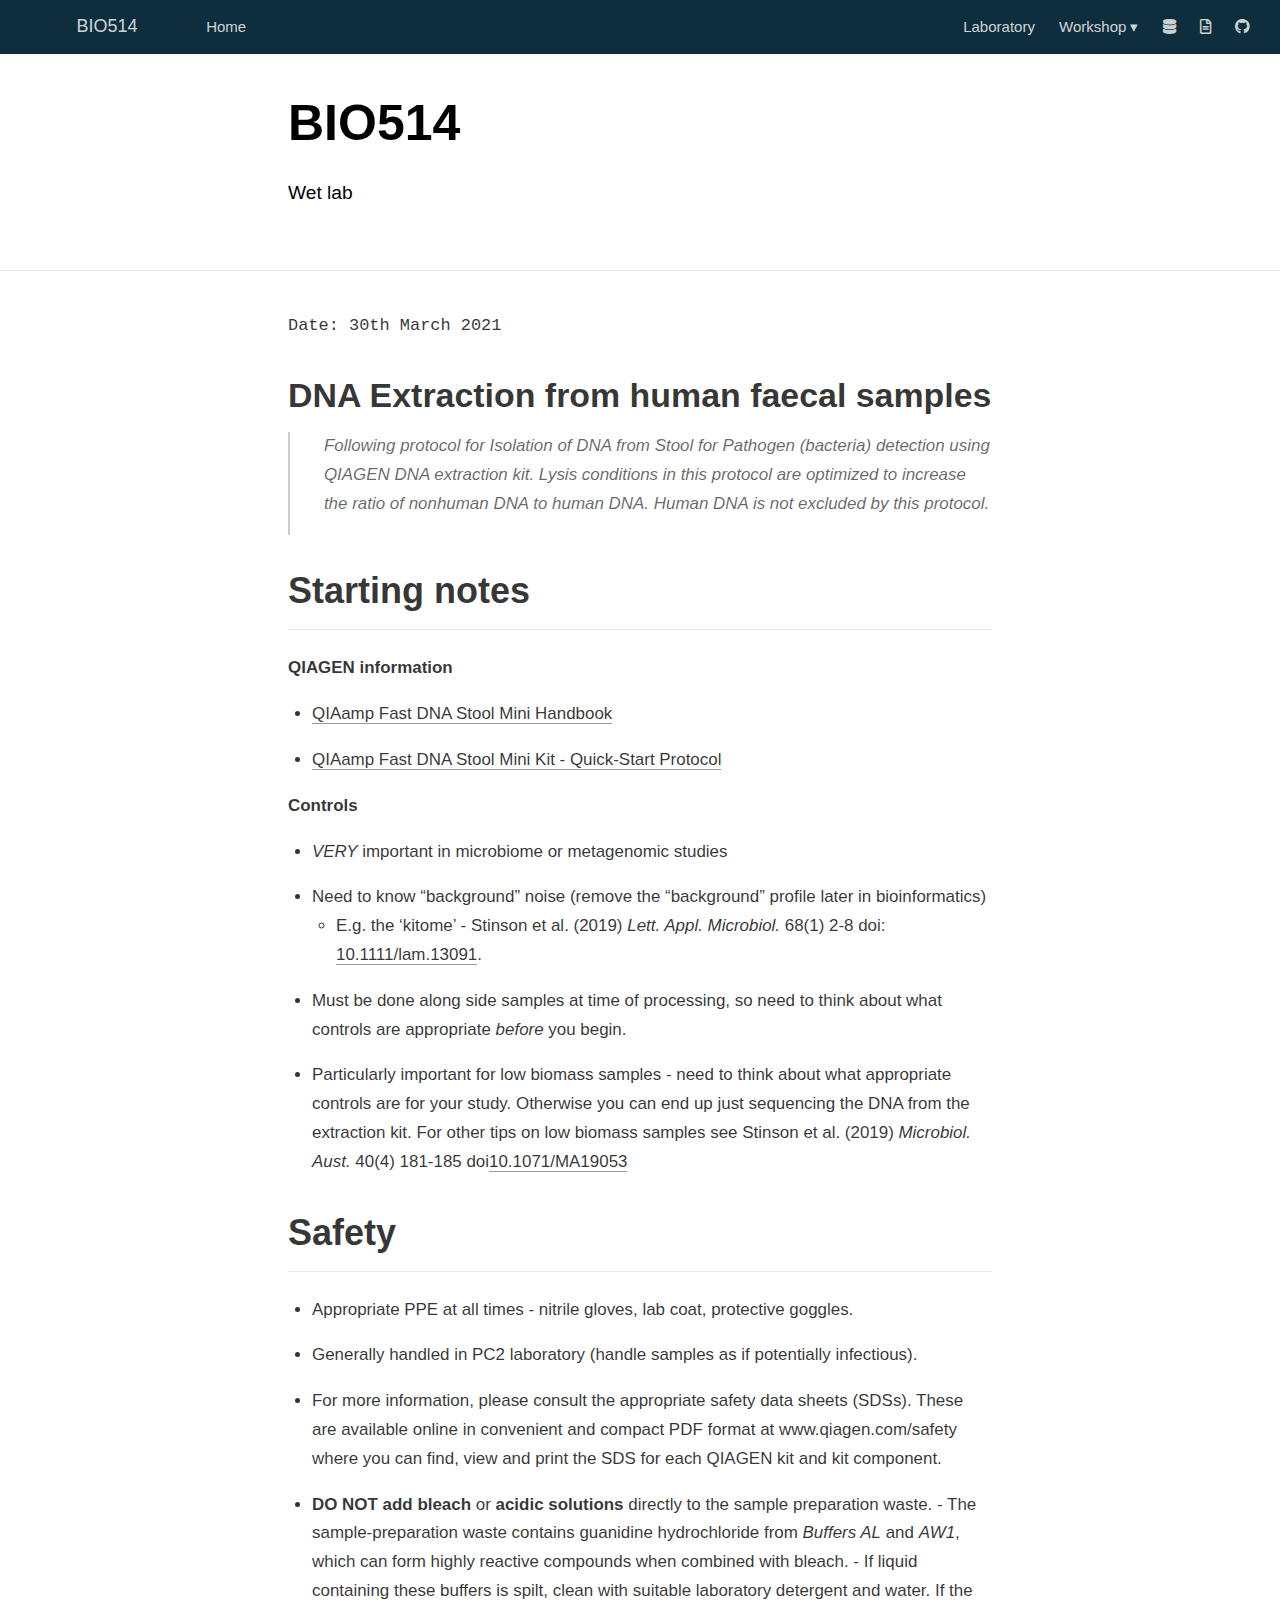
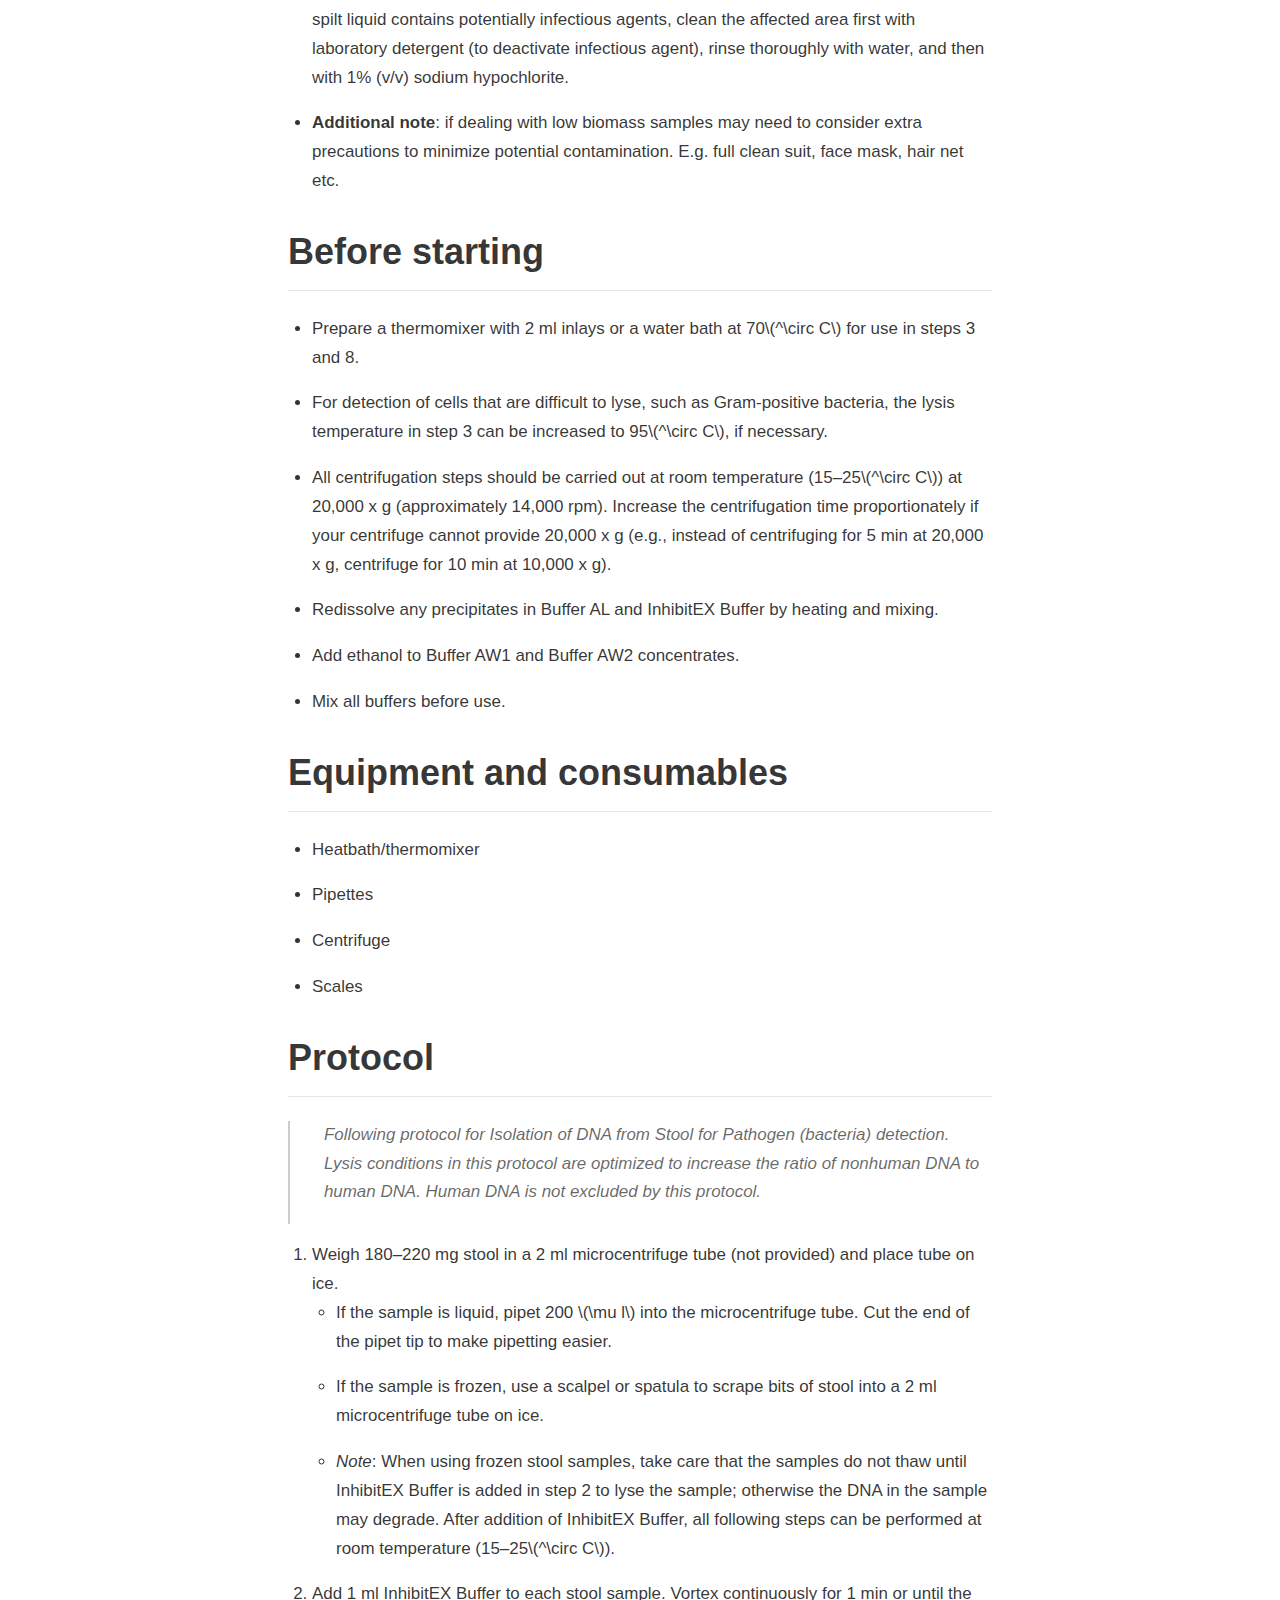
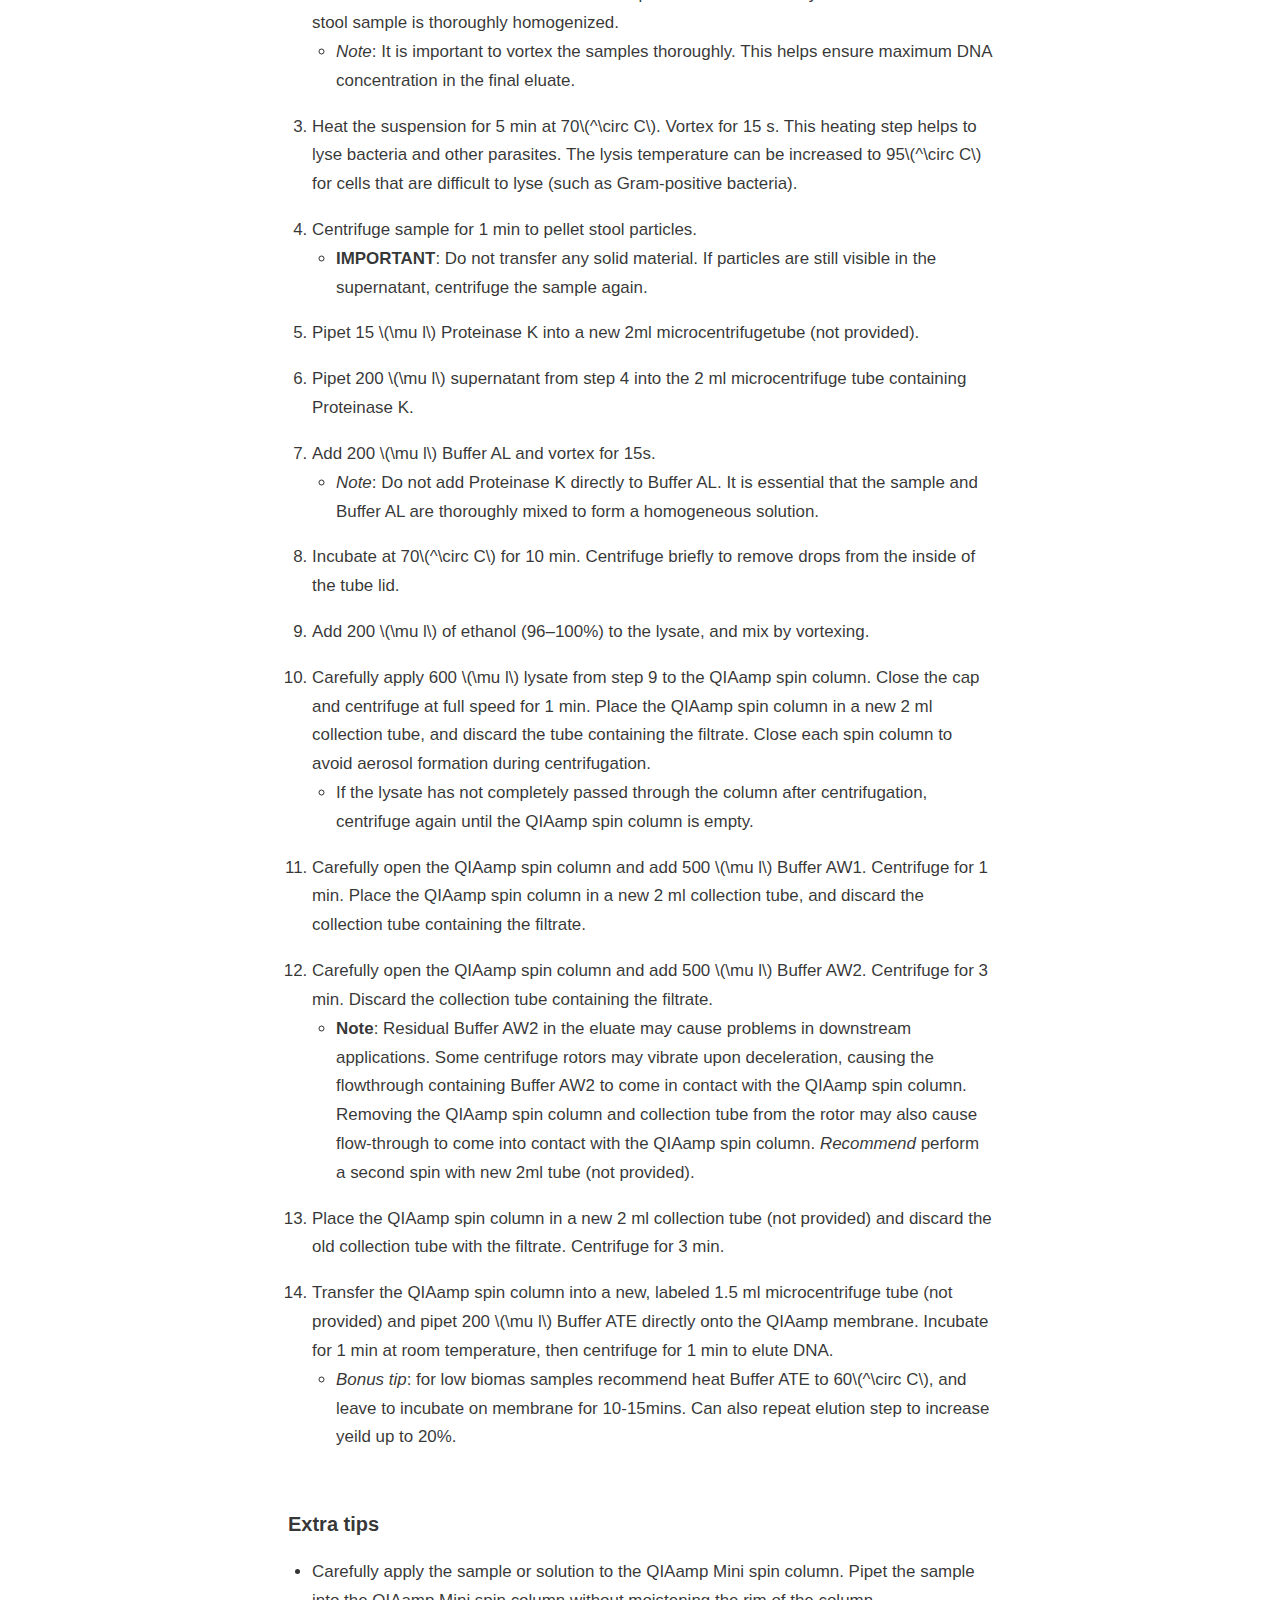
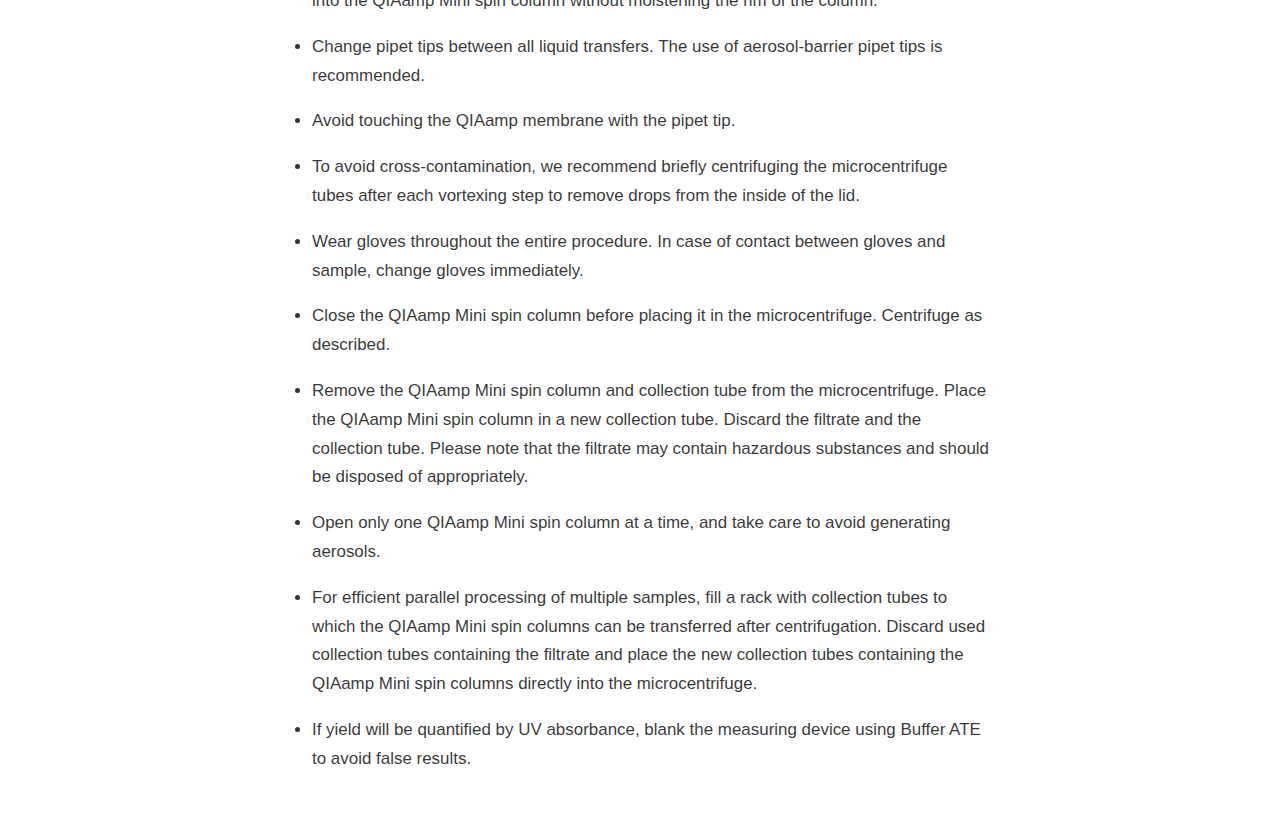
==== docs/01_DNAextraction.html @ b74070f4 "first build" ====
<!DOCTYPE html>

<html xmlns="http://www.w3.org/1999/xhtml" lang="" xml:lang="">

<head>
  <meta charset="utf-8"/>
  <meta name="viewport" content="width=device-width, initial-scale=1"/>
  <meta http-equiv="X-UA-Compatible" content="IE=Edge,chrome=1"/>
  <meta name="generator" content="distill" />

  <style type="text/css">
  /* Hide doc at startup (prevent jankiness while JS renders/transforms) */
  body {
    visibility: hidden;
  }
  </style>

 <!--radix_placeholder_import_source-->
 <!--/radix_placeholder_import_source-->

<style type="text/css">code{white-space: pre;}</style>
<style type="text/css" data-origin="pandoc">
pre > code.sourceCode { white-space: pre; position: relative; }
pre > code.sourceCode > span { display: inline-block; line-height: 1.25; }
pre > code.sourceCode > span:empty { height: 1.2em; }
code.sourceCode > span { color: inherit; text-decoration: inherit; }
div.sourceCode { margin: 1em 0; }
pre.sourceCode { margin: 0; }
@media screen {
div.sourceCode { overflow: auto; }
}
@media print {
pre > code.sourceCode { white-space: pre-wrap; }
pre > code.sourceCode > span { text-indent: -5em; padding-left: 5em; }
}
pre.numberSource code
  { counter-reset: source-line 0; }
pre.numberSource code > span
  { position: relative; left: -4em; counter-increment: source-line; }
pre.numberSource code > span > a:first-child::before
  { content: counter(source-line);
    position: relative; left: -1em; text-align: right; vertical-align: baseline;
    border: none; display: inline-block;
    -webkit-touch-callout: none; -webkit-user-select: none;
    -khtml-user-select: none; -moz-user-select: none;
    -ms-user-select: none; user-select: none;
    padding: 0 4px; width: 4em;
    color: #aaaaaa;
  }
pre.numberSource { margin-left: 3em; border-left: 1px solid #aaaaaa;  padding-left: 4px; }
div.sourceCode
  {   }
@media screen {
pre > code.sourceCode > span > a:first-child::before { text-decoration: underline; }
}
code span.al { color: #ad0000; } /* Alert */
code span.an { color: #5e5e5e; } /* Annotation */
code span.at { color: #20794d; } /* Attribute */
code span.bn { color: #ad0000; } /* BaseN */
code span.bu { } /* BuiltIn */
code span.cf { color: #007ba5; } /* ControlFlow */
code span.ch { color: #20794d; } /* Char */
code span.cn { color: #8f5902; } /* Constant */
code span.co { color: #5e5e5e; } /* Comment */
code span.cv { color: #5e5e5e; font-style: italic; } /* CommentVar */
code span.do { color: #5e5e5e; font-style: italic; } /* Documentation */
code span.dt { color: #ad0000; } /* DataType */
code span.dv { color: #ad0000; } /* DecVal */
code span.er { color: #ad0000; } /* Error */
code span.ex { } /* Extension */
code span.fl { color: #ad0000; } /* Float */
code span.fu { color: #4758ab; } /* Function */
code span.im { } /* Import */
code span.in { color: #5e5e5e; } /* Information */
code span.kw { color: #007ba5; } /* Keyword */
code span.op { color: #5e5e5e; } /* Operator */
code span.ot { color: #007ba5; } /* Other */
code span.pp { color: #ad0000; } /* Preprocessor */
code span.sc { color: #20794d; } /* SpecialChar */
code span.ss { color: #20794d; } /* SpecialString */
code span.st { color: #20794d; } /* String */
code span.va { color: #111111; } /* Variable */
code span.vs { color: #20794d; } /* VerbatimString */
code span.wa { color: #5e5e5e; font-style: italic; } /* Warning */
</style>

  <!--radix_placeholder_meta_tags-->
  <title>BIO514</title>

  <meta property="description" itemprop="description" content="Wet lab"/>



  <!--  https://developers.facebook.com/docs/sharing/webmasters#markup -->
  <meta property="og:title" content="BIO514"/>
  <meta property="og:type" content="article"/>
  <meta property="og:description" content="Wet lab"/>
  <meta property="og:locale" content="en_US"/>
  <meta property="og:site_name" content="BIO514"/>

  <!--  https://dev.twitter.com/cards/types/summary -->
  <meta property="twitter:card" content="summary"/>
  <meta property="twitter:title" content="BIO514"/>
  <meta property="twitter:description" content="Wet lab"/>

  <!--/radix_placeholder_meta_tags-->
  <!--radix_placeholder_rmarkdown_metadata-->

  <script type="text/json" id="radix-rmarkdown-metadata">
  {"type":"list","attributes":{"names":{"type":"character","attributes":{},"value":["title","description","site"]}},"value":[{"type":"character","attributes":{},"value":["BIO514"]},{"type":"character","attributes":{},"value":["Wet lab\n"]},{"type":"list","attributes":{"names":{"type":"character","attributes":{},"value":["distill::distill_article"]}},"value":[{"type":"list","attributes":{"names":{"type":"character","attributes":{},"value":["toc","toc_depth"]}},"value":[{"type":"logical","attributes":{},"value":[true]},{"type":"integer","attributes":{},"value":[2]}]}]}]}
  </script>
  <!--/radix_placeholder_rmarkdown_metadata-->
  <!--radix_placeholder_navigation_in_header-->
  <meta name="distill:offset" content=""/>

  <script type="application/javascript">

    window.headroom_prevent_pin = false;

    window.document.addEventListener("DOMContentLoaded", function (event) {

      // initialize headroom for banner
      var header = $('header').get(0);
      var headerHeight = header.offsetHeight;
      var headroom = new Headroom(header, {
        tolerance: 5,
        onPin : function() {
          if (window.headroom_prevent_pin) {
            window.headroom_prevent_pin = false;
            headroom.unpin();
          }
        }
      });
      headroom.init();
      if(window.location.hash)
        headroom.unpin();
      $(header).addClass('headroom--transition');

      // offset scroll location for banner on hash change
      // (see: https://github.com/WickyNilliams/headroom.js/issues/38)
      window.addEventListener("hashchange", function(event) {
        window.scrollTo(0, window.pageYOffset - (headerHeight + 25));
      });

      // responsive menu
      $('.distill-site-header').each(function(i, val) {
        var topnav = $(this);
        var toggle = topnav.find('.nav-toggle');
        toggle.on('click', function() {
          topnav.toggleClass('responsive');
        });
      });

      // nav dropdowns
      $('.nav-dropbtn').click(function(e) {
        $(this).next('.nav-dropdown-content').toggleClass('nav-dropdown-active');
        $(this).parent().siblings('.nav-dropdown')
           .children('.nav-dropdown-content').removeClass('nav-dropdown-active');
      });
      $("body").click(function(e){
        $('.nav-dropdown-content').removeClass('nav-dropdown-active');
      });
      $(".nav-dropdown").click(function(e){
        e.stopPropagation();
      });
    });
  </script>

  <style type="text/css">

  /* Theme (user-documented overrideables for nav appearance) */

  .distill-site-nav {
    color: rgba(255, 255, 255, 0.8);
    background-color: #0F2E3D;
    font-size: 15px;
    font-weight: 300;
  }

  .distill-site-nav a {
    color: inherit;
    text-decoration: none;
  }

  .distill-site-nav a:hover {
    color: white;
  }

  @media print {
    .distill-site-nav {
      display: none;
    }
  }

  .distill-site-header {

  }

  .distill-site-footer {

  }


  /* Site Header */

  .distill-site-header {
    width: 100%;
    box-sizing: border-box;
    z-index: 3;
  }

  .distill-site-header .nav-left {
    display: inline-block;
    margin-left: 8px;
  }

  @media screen and (max-width: 768px) {
    .distill-site-header .nav-left {
      margin-left: 0;
    }
  }


  .distill-site-header .nav-right {
    float: right;
    margin-right: 8px;
  }

  .distill-site-header a,
  .distill-site-header .title {
    display: inline-block;
    text-align: center;
    padding: 14px 10px 14px 10px;
  }

  .distill-site-header .title {
    font-size: 18px;
    min-width: 150px;
  }

  .distill-site-header .logo {
    padding: 0;
  }

  .distill-site-header .logo img {
    display: none;
    max-height: 20px;
    width: auto;
    margin-bottom: -4px;
  }

  .distill-site-header .nav-image img {
    max-height: 18px;
    width: auto;
    display: inline-block;
    margin-bottom: -3px;
  }



  @media screen and (min-width: 1000px) {
    .distill-site-header .logo img {
      display: inline-block;
    }
    .distill-site-header .nav-left {
      margin-left: 20px;
    }
    .distill-site-header .nav-right {
      margin-right: 20px;
    }
    .distill-site-header .title {
      padding-left: 12px;
    }
  }


  .distill-site-header .nav-toggle {
    display: none;
  }

  .nav-dropdown {
    display: inline-block;
    position: relative;
  }

  .nav-dropdown .nav-dropbtn {
    border: none;
    outline: none;
    color: rgba(255, 255, 255, 0.8);
    padding: 16px 10px;
    background-color: transparent;
    font-family: inherit;
    font-size: inherit;
    font-weight: inherit;
    margin: 0;
    margin-top: 1px;
    z-index: 2;
  }

  .nav-dropdown-content {
    display: none;
    position: absolute;
    background-color: white;
    min-width: 200px;
    border: 1px solid rgba(0,0,0,0.15);
    border-radius: 4px;
    box-shadow: 0px 8px 16px 0px rgba(0,0,0,0.1);
    z-index: 1;
    margin-top: 2px;
    white-space: nowrap;
    padding-top: 4px;
    padding-bottom: 4px;
  }

  .nav-dropdown-content hr {
    margin-top: 4px;
    margin-bottom: 4px;
    border: none;
    border-bottom: 1px solid rgba(0, 0, 0, 0.1);
  }

  .nav-dropdown-active {
    display: block;
  }

  .nav-dropdown-content a, .nav-dropdown-content .nav-dropdown-header {
    color: black;
    padding: 6px 24px;
    text-decoration: none;
    display: block;
    text-align: left;
  }

  .nav-dropdown-content .nav-dropdown-header {
    display: block;
    padding: 5px 24px;
    padding-bottom: 0;
    text-transform: uppercase;
    font-size: 14px;
    color: #999999;
    white-space: nowrap;
  }

  .nav-dropdown:hover .nav-dropbtn {
    color: white;
  }

  .nav-dropdown-content a:hover {
    background-color: #ddd;
    color: black;
  }

  .nav-right .nav-dropdown-content {
    margin-left: -45%;
    right: 0;
  }

  @media screen and (max-width: 768px) {
    .distill-site-header a, .distill-site-header .nav-dropdown  {display: none;}
    .distill-site-header a.nav-toggle {
      float: right;
      display: block;
    }
    .distill-site-header .title {
      margin-left: 0;
    }
    .distill-site-header .nav-right {
      margin-right: 0;
    }
    .distill-site-header {
      overflow: hidden;
    }
    .nav-right .nav-dropdown-content {
      margin-left: 0;
    }
  }


  @media screen and (max-width: 768px) {
    .distill-site-header.responsive {position: relative; min-height: 500px; }
    .distill-site-header.responsive a.nav-toggle {
      position: absolute;
      right: 0;
      top: 0;
    }
    .distill-site-header.responsive a,
    .distill-site-header.responsive .nav-dropdown {
      display: block;
      text-align: left;
    }
    .distill-site-header.responsive .nav-left,
    .distill-site-header.responsive .nav-right {
      width: 100%;
    }
    .distill-site-header.responsive .nav-dropdown {float: none;}
    .distill-site-header.responsive .nav-dropdown-content {position: relative;}
    .distill-site-header.responsive .nav-dropdown .nav-dropbtn {
      display: block;
      width: 100%;
      text-align: left;
    }
  }

  /* Site Footer */

  .distill-site-footer {
    width: 100%;
    overflow: hidden;
    box-sizing: border-box;
    z-index: 3;
    margin-top: 30px;
    padding-top: 30px;
    padding-bottom: 30px;
    text-align: center;
  }

  /* Headroom */

  d-title {
    padding-top: 6rem;
  }

  @media print {
    d-title {
      padding-top: 4rem;
    }
  }

  .headroom {
    z-index: 1000;
    position: fixed;
    top: 0;
    left: 0;
    right: 0;
  }

  .headroom--transition {
    transition: all .4s ease-in-out;
  }

  .headroom--unpinned {
    top: -100px;
  }

  .headroom--pinned {
    top: 0;
  }

  /* adjust viewport for navbar height */
  /* helps vertically center bootstrap (non-distill) content */
  .min-vh-100 {
    min-height: calc(100vh - 100px) !important;
  }

  </style>

  <script src="site_libs/jquery-1.11.3/jquery.min.js"></script>
  <link href="site_libs/font-awesome-5.1.0/css/all.css" rel="stylesheet"/>
  <link href="site_libs/font-awesome-5.1.0/css/v4-shims.css" rel="stylesheet"/>
  <script src="site_libs/headroom-0.9.4/headroom.min.js"></script>
  <script src="site_libs/autocomplete-0.37.1/autocomplete.min.js"></script>
  <script src="site_libs/fuse-6.4.1/fuse.min.js"></script>

  <script type="application/javascript">

  function getMeta(metaName) {
    var metas = document.getElementsByTagName('meta');
    for (let i = 0; i < metas.length; i++) {
      if (metas[i].getAttribute('name') === metaName) {
        return metas[i].getAttribute('content');
      }
    }
    return '';
  }

  function offsetURL(url) {
    var offset = getMeta('distill:offset');
    return offset ? offset + '/' + url : url;
  }

  function createFuseIndex() {

    // create fuse index
    var options = {
      keys: [
        { name: 'title', weight: 20 },
        { name: 'categories', weight: 15 },
        { name: 'description', weight: 10 },
        { name: 'contents', weight: 5 },
      ],
      ignoreLocation: true,
      threshold: 0
    };
    var fuse = new window.Fuse([], options);

    // fetch the main search.json
    return fetch(offsetURL('search.json'))
      .then(function(response) {
        if (response.status == 200) {
          return response.json().then(function(json) {
            // index main articles
            json.articles.forEach(function(article) {
              fuse.add(article);
            });
            // download collections and index their articles
            return Promise.all(json.collections.map(function(collection) {
              return fetch(offsetURL(collection)).then(function(response) {
                if (response.status === 200) {
                  return response.json().then(function(articles) {
                    articles.forEach(function(article) {
                      fuse.add(article);
                    });
                  })
                } else {
                  return Promise.reject(
                    new Error('Unexpected status from search index request: ' +
                              response.status)
                  );
                }
              });
            })).then(function() {
              return fuse;
            });
          });

        } else {
          return Promise.reject(
            new Error('Unexpected status from search index request: ' +
                        response.status)
          );
        }
      });
  }

  window.document.addEventListener("DOMContentLoaded", function (event) {

    // get search element (bail if we don't have one)
    var searchEl = window.document.getElementById('distill-search');
    if (!searchEl)
      return;

    createFuseIndex()
      .then(function(fuse) {

        // make search box visible
        searchEl.classList.remove('hidden');

        // initialize autocomplete
        var options = {
          autoselect: true,
          hint: false,
          minLength: 2,
        };
        window.autocomplete(searchEl, options, [{
          source: function(query, callback) {
            const searchOptions = {
              isCaseSensitive: false,
              shouldSort: true,
              minMatchCharLength: 2,
              limit: 10,
            };
            var results = fuse.search(query, searchOptions);
            callback(results
              .map(function(result) { return result.item; })
            );
          },
          templates: {
            suggestion: function(suggestion) {
              var img = suggestion.preview && Object.keys(suggestion.preview).length > 0
                ? `<img src="${offsetURL(suggestion.preview)}"</img>`
                : '';
              var html = `
                <div class="search-item">
                  <h3>${suggestion.title}</h3>
                  <div class="search-item-description">
                    ${suggestion.description || ''}
                  </div>
                  <div class="search-item-preview">
                    ${img}
                  </div>
                </div>
              `;
              return html;
            }
          }
        }]).on('autocomplete:selected', function(event, suggestion) {
          window.location.href = offsetURL(suggestion.path);
        });
        // remove inline display style on autocompleter (we want to
        // manage responsive display via css)
        $('.algolia-autocomplete').css("display", "");
      })
      .catch(function(error) {
        console.log(error);
      });

  });

  </script>

  <style type="text/css">

  .nav-search {
    font-size: x-small;
  }

  /* Algolioa Autocomplete */

  .algolia-autocomplete {
    display: inline-block;
    margin-left: 10px;
    vertical-align: sub;
    background-color: white;
    color: black;
    padding: 6px;
    padding-top: 8px;
    padding-bottom: 0;
    border-radius: 6px;
    border: 1px #0F2E3D solid;
    width: 180px;
  }


  @media screen and (max-width: 768px) {
    .distill-site-nav .algolia-autocomplete {
      display: none;
      visibility: hidden;
    }
    .distill-site-nav.responsive .algolia-autocomplete {
      display: inline-block;
      visibility: visible;
    }
    .distill-site-nav.responsive .algolia-autocomplete .aa-dropdown-menu {
      margin-left: 0;
      width: 400px;
      max-height: 400px;
    }
  }

  .algolia-autocomplete .aa-input, .algolia-autocomplete .aa-hint {
    width: 90%;
    outline: none;
    border: none;
  }

  .algolia-autocomplete .aa-hint {
    color: #999;
  }
  .algolia-autocomplete .aa-dropdown-menu {
    width: 550px;
    max-height: 70vh;
    overflow-x: visible;
    overflow-y: scroll;
    padding: 5px;
    margin-top: 3px;
    margin-left: -150px;
    background-color: #fff;
    border-radius: 5px;
    border: 1px solid #999;
    border-top: none;
  }

  .algolia-autocomplete .aa-dropdown-menu .aa-suggestion {
    cursor: pointer;
    padding: 5px 4px;
    border-bottom: 1px solid #eee;
  }

  .algolia-autocomplete .aa-dropdown-menu .aa-suggestion:last-of-type {
    border-bottom: none;
    margin-bottom: 2px;
  }

  .algolia-autocomplete .aa-dropdown-menu .aa-suggestion .search-item {
    overflow: hidden;
    font-size: 0.8em;
    line-height: 1.4em;
  }

  .algolia-autocomplete .aa-dropdown-menu .aa-suggestion .search-item h3 {
    font-size: 1rem;
    margin-block-start: 0;
    margin-block-end: 5px;
  }

  .algolia-autocomplete .aa-dropdown-menu .aa-suggestion .search-item-description {
    display: inline-block;
    overflow: hidden;
    height: 2.8em;
    width: 80%;
    margin-right: 4%;
  }

  .algolia-autocomplete .aa-dropdown-menu .aa-suggestion .search-item-preview {
    display: inline-block;
    width: 15%;
  }

  .algolia-autocomplete .aa-dropdown-menu .aa-suggestion .search-item-preview img {
    height: 3em;
    width: auto;
    display: none;
  }

  .algolia-autocomplete .aa-dropdown-menu .aa-suggestion .search-item-preview img[src] {
    display: initial;
  }

  .algolia-autocomplete .aa-dropdown-menu .aa-suggestion.aa-cursor {
    background-color: #eee;
  }
  .algolia-autocomplete .aa-dropdown-menu .aa-suggestion em {
    font-weight: bold;
    font-style: normal;
  }

  </style>


  <!--/radix_placeholder_navigation_in_header-->
  <!--radix_placeholder_distill-->

  <style type="text/css">

  body {
    background-color: white;
  }

  .pandoc-table {
    width: 100%;
  }

  .pandoc-table>caption {
    margin-bottom: 10px;
  }

  .pandoc-table th:not([align]) {
    text-align: left;
  }

  .pagedtable-footer {
    font-size: 15px;
  }

  d-byline .byline {
    grid-template-columns: 2fr 2fr;
  }

  d-byline .byline h3 {
    margin-block-start: 1.5em;
  }

  d-byline .byline .authors-affiliations h3 {
    margin-block-start: 0.5em;
  }

  .authors-affiliations .orcid-id {
    width: 16px;
    height:16px;
    margin-left: 4px;
    margin-right: 4px;
    vertical-align: middle;
    padding-bottom: 2px;
  }

  d-title .dt-tags {
    margin-top: 1em;
    grid-column: text;
  }

  .dt-tags .dt-tag {
    text-decoration: none;
    display: inline-block;
    color: rgba(0,0,0,0.6);
    padding: 0em 0.4em;
    margin-right: 0.5em;
    margin-bottom: 0.4em;
    font-size: 70%;
    border: 1px solid rgba(0,0,0,0.2);
    border-radius: 3px;
    text-transform: uppercase;
    font-weight: 500;
  }

  d-article table.gt_table td,
  d-article table.gt_table th {
    border-bottom: none;
  }

  .html-widget {
    margin-bottom: 2.0em;
  }

  .l-screen-inset {
    padding-right: 16px;
  }

  .l-screen .caption {
    margin-left: 10px;
  }

  .shaded {
    background: rgb(247, 247, 247);
    padding-top: 20px;
    padding-bottom: 20px;
    border-top: 1px solid rgba(0, 0, 0, 0.1);
    border-bottom: 1px solid rgba(0, 0, 0, 0.1);
  }

  .shaded .html-widget {
    margin-bottom: 0;
    border: 1px solid rgba(0, 0, 0, 0.1);
  }

  .shaded .shaded-content {
    background: white;
  }

  .text-output {
    margin-top: 0;
    line-height: 1.5em;
  }

  .hidden {
    display: none !important;
  }

  d-article {
    padding-top: 2.5rem;
    padding-bottom: 30px;
  }

  d-appendix {
    padding-top: 30px;
  }

  d-article>p>img {
    width: 100%;
  }

  d-article h2 {
    margin: 1rem 0 1.5rem 0;
  }

  d-article h3 {
    margin-top: 1.5rem;
  }

  d-article iframe {
    border: 1px solid rgba(0, 0, 0, 0.1);
    margin-bottom: 2.0em;
    width: 100%;
  }

  /* Tweak code blocks */

  d-article div.sourceCode code,
  d-article pre code {
    font-family: Consolas, Monaco, 'Andale Mono', 'Ubuntu Mono', monospace;
  }

  d-article pre,
  d-article div.sourceCode,
  d-article div.sourceCode pre {
    overflow: auto;
  }

  d-article div.sourceCode {
    background-color: white;
  }

  d-article div.sourceCode pre {
    padding-left: 10px;
    font-size: 12px;
    border-left: 2px solid rgba(0,0,0,0.1);
  }

  d-article pre {
    font-size: 12px;
    color: black;
    background: none;
    margin-top: 0;
    text-align: left;
    white-space: pre;
    word-spacing: normal;
    word-break: normal;
    word-wrap: normal;
    line-height: 1.5;

    -moz-tab-size: 4;
    -o-tab-size: 4;
    tab-size: 4;

    -webkit-hyphens: none;
    -moz-hyphens: none;
    -ms-hyphens: none;
    hyphens: none;
  }

  d-article pre a {
    border-bottom: none;
  }

  d-article pre a:hover {
    border-bottom: none;
    text-decoration: underline;
  }

  d-article details {
    grid-column: text;
    margin-bottom: 0.8em;
  }

  @media(min-width: 768px) {

  d-article pre,
  d-article div.sourceCode,
  d-article div.sourceCode pre {
    overflow: visible !important;
  }

  d-article div.sourceCode pre {
    padding-left: 18px;
    font-size: 14px;
  }

  d-article pre {
    font-size: 14px;
  }

  }

  figure img.external {
    background: white;
    border: 1px solid rgba(0, 0, 0, 0.1);
    box-shadow: 0 1px 8px rgba(0, 0, 0, 0.1);
    padding: 18px;
    box-sizing: border-box;
  }

  /* CSS for d-contents */

  .d-contents {
    grid-column: text;
    color: rgba(0,0,0,0.8);
    font-size: 0.9em;
    padding-bottom: 1em;
    margin-bottom: 1em;
    padding-bottom: 0.5em;
    margin-bottom: 1em;
    padding-left: 0.25em;
    justify-self: start;
  }

  @media(min-width: 1000px) {
    .d-contents.d-contents-float {
      height: 0;
      grid-column-start: 1;
      grid-column-end: 4;
      justify-self: center;
      padding-right: 3em;
      padding-left: 2em;
    }
  }

  .d-contents nav h3 {
    font-size: 18px;
    margin-top: 0;
    margin-bottom: 1em;
  }

  .d-contents li {
    list-style-type: none
  }

  .d-contents nav > ul {
    padding-left: 0;
  }

  .d-contents ul {
    padding-left: 1em
  }

  .d-contents nav ul li {
    margin-top: 0.6em;
    margin-bottom: 0.2em;
  }

  .d-contents nav a {
    font-size: 13px;
    border-bottom: none;
    text-decoration: none
    color: rgba(0, 0, 0, 0.8);
  }

  .d-contents nav a:hover {
    text-decoration: underline solid rgba(0, 0, 0, 0.6)
  }

  .d-contents nav > ul > li > a {
    font-weight: 600;
  }

  .d-contents nav > ul > li > ul {
    font-weight: inherit;
  }

  .d-contents nav > ul > li > ul > li {
    margin-top: 0.2em;
  }


  .d-contents nav ul {
    margin-top: 0;
    margin-bottom: 0.25em;
  }

  .d-article-with-toc h2:nth-child(2) {
    margin-top: 0;
  }


  /* Figure */

  .figure {
    position: relative;
    margin-bottom: 2.5em;
    margin-top: 1.5em;
  }

  .figure img {
    width: 100%;
  }

  .figure .caption {
    color: rgba(0, 0, 0, 0.6);
    font-size: 12px;
    line-height: 1.5em;
  }

  .figure img.external {
    background: white;
    border: 1px solid rgba(0, 0, 0, 0.1);
    box-shadow: 0 1px 8px rgba(0, 0, 0, 0.1);
    padding: 18px;
    box-sizing: border-box;
  }

  .figure .caption a {
    color: rgba(0, 0, 0, 0.6);
  }

  .figure .caption b,
  .figure .caption strong, {
    font-weight: 600;
    color: rgba(0, 0, 0, 1.0);
  }

  /* Citations */

  d-article .citation {
    color: inherit;
    cursor: inherit;
  }

  div.hanging-indent{
    margin-left: 1em; text-indent: -1em;
  }

  /* Citation hover box */

  .tippy-box[data-theme~=light-border] {
    background-color: rgba(250, 250, 250, 0.95);
  }

  .tippy-content > p {
    margin-bottom: 0;
    padding: 2px;
  }


  /* Tweak 1000px media break to show more text */

  @media(min-width: 1000px) {
    .base-grid,
    distill-header,
    d-title,
    d-abstract,
    d-article,
    d-appendix,
    distill-appendix,
    d-byline,
    d-footnote-list,
    d-citation-list,
    distill-footer {
      grid-template-columns: [screen-start] 1fr [page-start kicker-start] 80px [middle-start] 50px [text-start kicker-end] 65px 65px 65px 65px 65px 65px 65px 65px [text-end gutter-start] 65px [middle-end] 65px [page-end gutter-end] 1fr [screen-end];
      grid-column-gap: 16px;
    }

    .grid {
      grid-column-gap: 16px;
    }

    d-article {
      font-size: 1.06rem;
      line-height: 1.7em;
    }
    figure .caption, .figure .caption, figure figcaption {
      font-size: 13px;
    }
  }

  @media(min-width: 1180px) {
    .base-grid,
    distill-header,
    d-title,
    d-abstract,
    d-article,
    d-appendix,
    distill-appendix,
    d-byline,
    d-footnote-list,
    d-citation-list,
    distill-footer {
      grid-template-columns: [screen-start] 1fr [page-start kicker-start] 60px [middle-start] 60px [text-start kicker-end] 60px 60px 60px 60px 60px 60px 60px 60px [text-end gutter-start] 60px [middle-end] 60px [page-end gutter-end] 1fr [screen-end];
      grid-column-gap: 32px;
    }

    .grid {
      grid-column-gap: 32px;
    }
  }


  /* Get the citation styles for the appendix (not auto-injected on render since
     we do our own rendering of the citation appendix) */

  d-appendix .citation-appendix,
  .d-appendix .citation-appendix {
    font-size: 11px;
    line-height: 15px;
    border-left: 1px solid rgba(0, 0, 0, 0.1);
    padding-left: 18px;
    border: 1px solid rgba(0,0,0,0.1);
    background: rgba(0, 0, 0, 0.02);
    padding: 10px 18px;
    border-radius: 3px;
    color: rgba(150, 150, 150, 1);
    overflow: hidden;
    margin-top: -12px;
    white-space: pre-wrap;
    word-wrap: break-word;
  }

  /* Include appendix styles here so they can be overridden */

  d-appendix {
    contain: layout style;
    font-size: 0.8em;
    line-height: 1.7em;
    margin-top: 60px;
    margin-bottom: 0;
    border-top: 1px solid rgba(0, 0, 0, 0.1);
    color: rgba(0,0,0,0.5);
    padding-top: 60px;
    padding-bottom: 48px;
  }

  d-appendix h3 {
    grid-column: page-start / text-start;
    font-size: 15px;
    font-weight: 500;
    margin-top: 1em;
    margin-bottom: 0;
    color: rgba(0,0,0,0.65);
  }

  d-appendix h3 + * {
    margin-top: 1em;
  }

  d-appendix ol {
    padding: 0 0 0 15px;
  }

  @media (min-width: 768px) {
    d-appendix ol {
      padding: 0 0 0 30px;
      margin-left: -30px;
    }
  }

  d-appendix li {
    margin-bottom: 1em;
  }

  d-appendix a {
    color: rgba(0, 0, 0, 0.6);
  }

  d-appendix > * {
    grid-column: text;
  }

  d-appendix > d-footnote-list,
  d-appendix > d-citation-list,
  d-appendix > distill-appendix {
    grid-column: screen;
  }

  /* Include footnote styles here so they can be overridden */

  d-footnote-list {
    contain: layout style;
  }

  d-footnote-list > * {
    grid-column: text;
  }

  d-footnote-list a.footnote-backlink {
    color: rgba(0,0,0,0.3);
    padding-left: 0.5em;
  }



  /* Anchor.js */

  .anchorjs-link {
    /*transition: all .25s linear; */
    text-decoration: none;
    border-bottom: none;
  }
  *:hover > .anchorjs-link {
    margin-left: -1.125em !important;
    text-decoration: none;
    border-bottom: none;
  }

  /* Social footer */

  .social_footer {
    margin-top: 30px;
    margin-bottom: 0;
    color: rgba(0,0,0,0.67);
  }

  .disqus-comments {
    margin-right: 30px;
  }

  .disqus-comment-count {
    border-bottom: 1px solid rgba(0, 0, 0, 0.4);
    cursor: pointer;
  }

  #disqus_thread {
    margin-top: 30px;
  }

  .article-sharing a {
    border-bottom: none;
    margin-right: 8px;
  }

  .article-sharing a:hover {
    border-bottom: none;
  }

  .sidebar-section.subscribe {
    font-size: 12px;
    line-height: 1.6em;
  }

  .subscribe p {
    margin-bottom: 0.5em;
  }


  .article-footer .subscribe {
    font-size: 15px;
    margin-top: 45px;
  }


  .sidebar-section.custom {
    font-size: 12px;
    line-height: 1.6em;
  }

  .custom p {
    margin-bottom: 0.5em;
  }

  /* Styles for listing layout (hide title) */
  .layout-listing d-title, .layout-listing .d-title {
    display: none;
  }

  /* Styles for posts lists (not auto-injected) */


  .posts-with-sidebar {
    padding-left: 45px;
    padding-right: 45px;
  }

  .posts-list .description h2,
  .posts-list .description p {
    font-family: -apple-system, BlinkMacSystemFont, "Segoe UI", Roboto, Oxygen, Ubuntu, Cantarell, "Fira Sans", "Droid Sans", "Helvetica Neue", Arial, sans-serif;
  }

  .posts-list .description h2 {
    font-weight: 700;
    border-bottom: none;
    padding-bottom: 0;
  }

  .posts-list h2.post-tag {
    border-bottom: 1px solid rgba(0, 0, 0, 0.2);
    padding-bottom: 12px;
  }
  .posts-list {
    margin-top: 60px;
    margin-bottom: 24px;
  }

  .posts-list .post-preview {
    text-decoration: none;
    overflow: hidden;
    display: block;
    border-bottom: 1px solid rgba(0, 0, 0, 0.1);
    padding: 24px 0;
  }

  .post-preview-last {
    border-bottom: none !important;
  }

  .posts-list .posts-list-caption {
    grid-column: screen;
    font-weight: 400;
  }

  .posts-list .post-preview h2 {
    margin: 0 0 6px 0;
    line-height: 1.2em;
    font-style: normal;
    font-size: 24px;
  }

  .posts-list .post-preview p {
    margin: 0 0 12px 0;
    line-height: 1.4em;
    font-size: 16px;
  }

  .posts-list .post-preview .thumbnail {
    box-sizing: border-box;
    margin-bottom: 24px;
    position: relative;
    max-width: 500px;
  }
  .posts-list .post-preview img {
    width: 100%;
    display: block;
  }

  .posts-list .metadata {
    font-size: 12px;
    line-height: 1.4em;
    margin-bottom: 18px;
  }

  .posts-list .metadata > * {
    display: inline-block;
  }

  .posts-list .metadata .publishedDate {
    margin-right: 2em;
  }

  .posts-list .metadata .dt-authors {
    display: block;
    margin-top: 0.3em;
    margin-right: 2em;
  }

  .posts-list .dt-tags {
    display: block;
    line-height: 1em;
  }

  .posts-list .dt-tags .dt-tag {
    display: inline-block;
    color: rgba(0,0,0,0.6);
    padding: 0.3em 0.4em;
    margin-right: 0.2em;
    margin-bottom: 0.4em;
    font-size: 60%;
    border: 1px solid rgba(0,0,0,0.2);
    border-radius: 3px;
    text-transform: uppercase;
    font-weight: 500;
  }

  .posts-list img {
    opacity: 1;
  }

  .posts-list img[data-src] {
    opacity: 0;
  }

  .posts-more {
    clear: both;
  }


  .posts-sidebar {
    font-size: 16px;
  }

  .posts-sidebar h3 {
    font-size: 16px;
    margin-top: 0;
    margin-bottom: 0.5em;
    font-weight: 400;
    text-transform: uppercase;
  }

  .sidebar-section {
    margin-bottom: 30px;
  }

  .categories ul {
    list-style-type: none;
    margin: 0;
    padding: 0;
  }

  .categories li {
    color: rgba(0, 0, 0, 0.8);
    margin-bottom: 0;
  }

  .categories li>a {
    border-bottom: none;
  }

  .categories li>a:hover {
    border-bottom: 1px solid rgba(0, 0, 0, 0.4);
  }

  .categories .active {
    font-weight: 600;
  }

  .categories .category-count {
    color: rgba(0, 0, 0, 0.4);
  }


  @media(min-width: 768px) {
    .posts-list .post-preview h2 {
      font-size: 26px;
    }
    .posts-list .post-preview .thumbnail {
      float: right;
      width: 30%;
      margin-bottom: 0;
    }
    .posts-list .post-preview .description {
      float: left;
      width: 45%;
    }
    .posts-list .post-preview .metadata {
      float: left;
      width: 20%;
      margin-top: 8px;
    }
    .posts-list .post-preview p {
      margin: 0 0 12px 0;
      line-height: 1.5em;
      font-size: 16px;
    }
    .posts-with-sidebar .posts-list {
      float: left;
      width: 75%;
    }
    .posts-with-sidebar .posts-sidebar {
      float: right;
      width: 20%;
      margin-top: 60px;
      padding-top: 24px;
      padding-bottom: 24px;
    }
  }


  /* Improve display for browsers without grid (IE/Edge <= 15) */

  .downlevel {
    line-height: 1.6em;
    font-family: -apple-system, BlinkMacSystemFont, "Segoe UI", Roboto, Oxygen, Ubuntu, Cantarell, "Fira Sans", "Droid Sans", "Helvetica Neue", Arial, sans-serif;
    margin: 0;
  }

  .downlevel .d-title {
    padding-top: 6rem;
    padding-bottom: 1.5rem;
  }

  .downlevel .d-title h1 {
    font-size: 50px;
    font-weight: 700;
    line-height: 1.1em;
    margin: 0 0 0.5rem;
  }

  .downlevel .d-title p {
    font-weight: 300;
    font-size: 1.2rem;
    line-height: 1.55em;
    margin-top: 0;
  }

  .downlevel .d-byline {
    padding-top: 0.8em;
    padding-bottom: 0.8em;
    font-size: 0.8rem;
    line-height: 1.8em;
  }

  .downlevel .section-separator {
    border: none;
    border-top: 1px solid rgba(0, 0, 0, 0.1);
  }

  .downlevel .d-article {
    font-size: 1.06rem;
    line-height: 1.7em;
    padding-top: 1rem;
    padding-bottom: 2rem;
  }


  .downlevel .d-appendix {
    padding-left: 0;
    padding-right: 0;
    max-width: none;
    font-size: 0.8em;
    line-height: 1.7em;
    margin-bottom: 0;
    color: rgba(0,0,0,0.5);
    padding-top: 40px;
    padding-bottom: 48px;
  }

  .downlevel .footnotes ol {
    padding-left: 13px;
  }

  .downlevel .base-grid,
  .downlevel .distill-header,
  .downlevel .d-title,
  .downlevel .d-abstract,
  .downlevel .d-article,
  .downlevel .d-appendix,
  .downlevel .distill-appendix,
  .downlevel .d-byline,
  .downlevel .d-footnote-list,
  .downlevel .d-citation-list,
  .downlevel .distill-footer,
  .downlevel .appendix-bottom,
  .downlevel .posts-container {
    padding-left: 40px;
    padding-right: 40px;
  }

  @media(min-width: 768px) {
    .downlevel .base-grid,
    .downlevel .distill-header,
    .downlevel .d-title,
    .downlevel .d-abstract,
    .downlevel .d-article,
    .downlevel .d-appendix,
    .downlevel .distill-appendix,
    .downlevel .d-byline,
    .downlevel .d-footnote-list,
    .downlevel .d-citation-list,
    .downlevel .distill-footer,
    .downlevel .appendix-bottom,
    .downlevel .posts-container {
    padding-left: 150px;
    padding-right: 150px;
    max-width: 900px;
  }
  }

  .downlevel pre code {
    display: block;
    border-left: 2px solid rgba(0, 0, 0, .1);
    padding: 0 0 0 20px;
    font-size: 14px;
  }

  .downlevel code, .downlevel pre {
    color: black;
    background: none;
    font-family: Consolas, Monaco, 'Andale Mono', 'Ubuntu Mono', monospace;
    text-align: left;
    white-space: pre;
    word-spacing: normal;
    word-break: normal;
    word-wrap: normal;
    line-height: 1.5;

    -moz-tab-size: 4;
    -o-tab-size: 4;
    tab-size: 4;

    -webkit-hyphens: none;
    -moz-hyphens: none;
    -ms-hyphens: none;
    hyphens: none;
  }

  .downlevel .posts-list .post-preview {
    color: inherit;
  }



  </style>

  <script type="application/javascript">

  function is_downlevel_browser() {
    if (bowser.isUnsupportedBrowser({ msie: "12", msedge: "16"},
                                   window.navigator.userAgent)) {
      return true;
    } else {
      return window.load_distill_framework === undefined;
    }
  }

  // show body when load is complete
  function on_load_complete() {

    // add anchors
    if (window.anchors) {
      window.anchors.options.placement = 'left';
      window.anchors.add('d-article > h2, d-article > h3, d-article > h4, d-article > h5');
    }


    // set body to visible
    document.body.style.visibility = 'visible';

    // force redraw for leaflet widgets
    if (window.HTMLWidgets) {
      var maps = window.HTMLWidgets.findAll(".leaflet");
      $.each(maps, function(i, el) {
        var map = this.getMap();
        map.invalidateSize();
        map.eachLayer(function(layer) {
          if (layer instanceof L.TileLayer)
            layer.redraw();
        });
      });
    }

    // trigger 'shown' so htmlwidgets resize
    $('d-article').trigger('shown');
  }

  function init_distill() {

    init_common();

    // create front matter
    var front_matter = $('<d-front-matter></d-front-matter>');
    $('#distill-front-matter').wrap(front_matter);

    // create d-title
    $('.d-title').changeElementType('d-title');

    // create d-byline
    var byline = $('<d-byline></d-byline>');
    $('.d-byline').replaceWith(byline);

    // create d-article
    var article = $('<d-article></d-article>');
    $('.d-article').wrap(article).children().unwrap();

    // move posts container into article
    $('.posts-container').appendTo($('d-article'));

    // create d-appendix
    $('.d-appendix').changeElementType('d-appendix');

    // flag indicating that we have appendix items
    var appendix = $('.appendix-bottom').children('h3').length > 0;

    // replace footnotes with <d-footnote>
    $('.footnote-ref').each(function(i, val) {
      appendix = true;
      var href = $(this).attr('href');
      var id = href.replace('#', '');
      var fn = $('#' + id);
      var fn_p = $('#' + id + '>p');
      fn_p.find('.footnote-back').remove();
      var text = fn_p.html();
      var dtfn = $('<d-footnote></d-footnote>');
      dtfn.html(text);
      $(this).replaceWith(dtfn);
    });
    // remove footnotes
    $('.footnotes').remove();

    // move refs into #references-listing
    $('#references-listing').replaceWith($('#refs'));

    $('h1.appendix, h2.appendix').each(function(i, val) {
      $(this).changeElementType('h3');
    });
    $('h3.appendix').each(function(i, val) {
      var id = $(this).attr('id');
      $('.d-contents a[href="#' + id + '"]').parent().remove();
      appendix = true;
      $(this).nextUntil($('h1, h2, h3')).addBack().appendTo($('d-appendix'));
    });

    // show d-appendix if we have appendix content
    $("d-appendix").css('display', appendix ? 'grid' : 'none');

    // localize layout chunks to just output
    $('.layout-chunk').each(function(i, val) {

      // capture layout
      var layout = $(this).attr('data-layout');

      // apply layout to markdown level block elements
      var elements = $(this).children().not('details, div.sourceCode, pre, script');
      elements.each(function(i, el) {
        var layout_div = $('<div class="' + layout + '"></div>');
        if (layout_div.hasClass('shaded')) {
          var shaded_content = $('<div class="shaded-content"></div>');
          $(this).wrap(shaded_content);
          $(this).parent().wrap(layout_div);
        } else {
          $(this).wrap(layout_div);
        }
      });


      // unwrap the layout-chunk div
      $(this).children().unwrap();
    });

    // remove code block used to force  highlighting css
    $('.distill-force-highlighting-css').parent().remove();

    // remove empty line numbers inserted by pandoc when using a
    // custom syntax highlighting theme
    $('code.sourceCode a:empty').remove();

    // load distill framework
    load_distill_framework();

    // wait for window.distillRunlevel == 4 to do post processing
    function distill_post_process() {

      if (!window.distillRunlevel || window.distillRunlevel < 4)
        return;

      // hide author/affiliations entirely if we have no authors
      var front_matter = JSON.parse($("#distill-front-matter").html());
      var have_authors = front_matter.authors && front_matter.authors.length > 0;
      if (!have_authors)
        $('d-byline').addClass('hidden');

      // article with toc class
      $('.d-contents').parent().addClass('d-article-with-toc');

      // strip links that point to #
      $('.authors-affiliations').find('a[href="#"]').removeAttr('href');

      // add orcid ids
      $('.authors-affiliations').find('.author').each(function(i, el) {
        var orcid_id = front_matter.authors[i].orcidID;
        if (orcid_id) {
          var a = $('<a></a>');
          a.attr('href', 'https://orcid.org/' + orcid_id);
          var img = $('<img></img>');
          img.addClass('orcid-id');
          img.attr('alt', 'ORCID ID');
          img.attr('src','[data-uri]');
          a.append(img);
          $(this).append(a);
        }
      });

      // hide elements of author/affiliations grid that have no value
      function hide_byline_column(caption) {
        $('d-byline').find('h3:contains("' + caption + '")').parent().css('visibility', 'hidden');
      }

      // affiliations
      var have_affiliations = false;
      for (var i = 0; i<front_matter.authors.length; ++i) {
        var author = front_matter.authors[i];
        if (author.affiliation !== "&nbsp;") {
          have_affiliations = true;
          break;
        }
      }
      if (!have_affiliations)
        $('d-byline').find('h3:contains("Affiliations")').css('visibility', 'hidden');

      // published date
      if (!front_matter.publishedDate)
        hide_byline_column("Published");

      // document object identifier
      var doi = $('d-byline').find('h3:contains("DOI")');
      var doi_p = doi.next().empty();
      if (!front_matter.doi) {
        // if we have a citation and valid citationText then link to that
        if ($('#citation').length > 0 && front_matter.citationText) {
          doi.html('Citation');
          $('<a href="#citation"></a>')
            .text(front_matter.citationText)
            .appendTo(doi_p);
        } else {
          hide_byline_column("DOI");
        }
      } else {
        $('<a></a>')
           .attr('href', "https://doi.org/" + front_matter.doi)
           .html(front_matter.doi)
           .appendTo(doi_p);
      }

       // change plural form of authors/affiliations
      if (front_matter.authors.length === 1) {
        var grid = $('.authors-affiliations');
        grid.children('h3:contains("Authors")').text('Author');
        grid.children('h3:contains("Affiliations")').text('Affiliation');
      }

      // remove d-appendix and d-footnote-list local styles
      $('d-appendix > style:first-child').remove();
      $('d-footnote-list > style:first-child').remove();

      // move appendix-bottom entries to the bottom
      $('.appendix-bottom').appendTo('d-appendix').children().unwrap();
      $('.appendix-bottom').remove();

      // hoverable references
      $('span.citation[data-cites]').each(function() {
        var refHtml = $('#ref-' + $(this).attr('data-cites')).html();
        window.tippy(this, {
          allowHTML: true,
          content: refHtml,
          maxWidth: 500,
          interactive: true,
          interactiveBorder: 10,
          theme: 'light-border',
          placement: 'bottom-start'
        });
      });

      // clear polling timer
      clearInterval(tid);

      // show body now that everything is ready
      on_load_complete();
    }

    var tid = setInterval(distill_post_process, 50);
    distill_post_process();

  }

  function init_downlevel() {

    init_common();

     // insert hr after d-title
    $('.d-title').after($('<hr class="section-separator"/>'));

    // check if we have authors
    var front_matter = JSON.parse($("#distill-front-matter").html());
    var have_authors = front_matter.authors && front_matter.authors.length > 0;

    // manage byline/border
    if (!have_authors)
      $('.d-byline').remove();
    $('.d-byline').after($('<hr class="section-separator"/>'));
    $('.d-byline a').remove();

    // remove toc
    $('.d-contents').remove();

    // move appendix elements
    $('h1.appendix, h2.appendix').each(function(i, val) {
      $(this).changeElementType('h3');
    });
    $('h3.appendix').each(function(i, val) {
      $(this).nextUntil($('h1, h2, h3')).addBack().appendTo($('.d-appendix'));
    });


    // inject headers into references and footnotes
    var refs_header = $('<h3></h3>');
    refs_header.text('References');
    $('#refs').prepend(refs_header);

    var footnotes_header = $('<h3></h3');
    footnotes_header.text('Footnotes');
    $('.footnotes').children('hr').first().replaceWith(footnotes_header);

    // move appendix-bottom entries to the bottom
    $('.appendix-bottom').appendTo('.d-appendix').children().unwrap();
    $('.appendix-bottom').remove();

    // remove appendix if it's empty
    if ($('.d-appendix').children().length === 0)
      $('.d-appendix').remove();

    // prepend separator above appendix
    $('.d-appendix').before($('<hr class="section-separator" style="clear: both"/>'));

    // trim code
    $('pre>code').each(function(i, val) {
      $(this).html($.trim($(this).html()));
    });

    // move posts-container right before article
    $('.posts-container').insertBefore($('.d-article'));

    $('body').addClass('downlevel');

    on_load_complete();
  }


  function init_common() {

    // jquery plugin to change element types
    (function($) {
      $.fn.changeElementType = function(newType) {
        var attrs = {};

        $.each(this[0].attributes, function(idx, attr) {
          attrs[attr.nodeName] = attr.nodeValue;
        });

        this.replaceWith(function() {
          return $("<" + newType + "/>", attrs).append($(this).contents());
        });
      };
    })(jQuery);

    // prevent underline for linked images
    $('a > img').parent().css({'border-bottom' : 'none'});

    // mark non-body figures created by knitr chunks as 100% width
    $('.layout-chunk').each(function(i, val) {
      var figures = $(this).find('img, .html-widget');
      if ($(this).attr('data-layout') !== "l-body") {
        figures.css('width', '100%');
      } else {
        figures.css('max-width', '100%');
        figures.filter("[width]").each(function(i, val) {
          var fig = $(this);
          fig.css('width', fig.attr('width') + 'px');
        });

      }
    });

    // auto-append index.html to post-preview links in file: protocol
    // and in rstudio ide preview
    $('.post-preview').each(function(i, val) {
      if (window.location.protocol === "file:")
        $(this).attr('href', $(this).attr('href') + "index.html");
    });

    // get rid of index.html references in header
    if (window.location.protocol !== "file:") {
      $('.distill-site-header a[href]').each(function(i,val) {
        $(this).attr('href', $(this).attr('href').replace("index.html", "./"));
      });
    }

    // add class to pandoc style tables
    $('tr.header').parent('thead').parent('table').addClass('pandoc-table');
    $('.kable-table').children('table').addClass('pandoc-table');

    // add figcaption style to table captions
    $('caption').parent('table').addClass("figcaption");

    // initialize posts list
    if (window.init_posts_list)
      window.init_posts_list();

    // implmement disqus comment link
    $('.disqus-comment-count').click(function() {
      window.headroom_prevent_pin = true;
      $('#disqus_thread').toggleClass('hidden');
      if (!$('#disqus_thread').hasClass('hidden')) {
        var offset = $(this).offset();
        $(window).resize();
        $('html, body').animate({
          scrollTop: offset.top - 35
        });
      }
    });
  }

  document.addEventListener('DOMContentLoaded', function() {
    if (is_downlevel_browser())
      init_downlevel();
    else
      window.addEventListener('WebComponentsReady', init_distill);
  });

  </script>

  <!--/radix_placeholder_distill-->
  <script src="site_libs/header-attrs-2.7.2/header-attrs.js"></script>
  <script src="site_libs/popper-2.6.0/popper.min.js"></script>
  <link href="site_libs/tippy-6.2.7/tippy.css" rel="stylesheet" />
  <link href="site_libs/tippy-6.2.7/tippy-light-border.css" rel="stylesheet" />
  <script src="site_libs/tippy-6.2.7/tippy.umd.min.js"></script>
  <script src="site_libs/anchor-4.2.2/anchor.min.js"></script>
  <script src="site_libs/bowser-1.9.3/bowser.min.js"></script>
  <script src="site_libs/webcomponents-2.0.0/webcomponents.js"></script>
  <script src="site_libs/distill-2.2.21/template.v2.js"></script>
  <!--radix_placeholder_site_in_header-->
  <!--/radix_placeholder_site_in_header-->


</head>

<body>

<!--radix_placeholder_front_matter-->

<script id="distill-front-matter" type="text/json">
{"title":"BIO514","description":"Wet lab","authors":[]}
</script>

<!--/radix_placeholder_front_matter-->
<!--radix_placeholder_navigation_before_body-->
<header class="header header--fixed" role="banner">
<nav class="distill-site-nav distill-site-header">
<div class="nav-left">
<a href="index.html" class="title">BIO514</a>
<a href="index.html">Home</a>
<input id="distill-search" class="nav-search hidden" type="text" placeholder="Search..."/>
</div>
<div class="nav-right">
<a href="01_DNAextraction.html">Laboratory</a>
<div class="nav-dropdown">
<button class="nav-dropbtn">
Workshop
 
<span class="down-arrow">&#x25BE;</span>
</button>
<div class="nav-dropdown-content">
<a href="02_bioinformatics.html">Introduction</a>
<a href="03_setup.html">Set up</a>
<a href="04_sequence_processing.html">Sequence processing</a>
<a href="05_datacleaning.html">Data cleaning</a>
<a href="06_data_visualization.html">Data visualization</a>
</div>
</div>
<a href="03_setup.html" aria-label="Data">
<i class="fa fa-database" aria-hidden="true"></i>
</a>
<a href="workshop_slides/skeleton.html" aria-label="Slides">
<i class="far fa-file-alt" aria-hidden="true"></i>
</a>
<a href="https://github.com/siobhon-egan/BIO514/">
<i class="fab fa-github" aria-hidden="true"></i>
</a>
<a href="javascript:void(0);" class="nav-toggle">&#9776;</a>
</div>
</nav>
</header>
<!--/radix_placeholder_navigation_before_body-->
<!--radix_placeholder_site_before_body-->
<!--/radix_placeholder_site_before_body-->

<div class="d-title">
<h1>BIO514</h1>
<!--radix_placeholder_categories-->
<!--/radix_placeholder_categories-->
<p><p>Wet lab</p></p>
</div>


<div class="d-article">
<p><code>Date: 30th March 2021</code></p>
<h1 id="dna-extraction-from-human-faecal-samples">DNA Extraction from human faecal samples</h1>
<blockquote>
<p>Following protocol for Isolation of DNA from Stool for Pathogen (bacteria) detection using QIAGEN DNA extraction kit. Lysis conditions in this protocol are optimized to increase the ratio of nonhuman DNA to human DNA. Human DNA is not excluded by this protocol.</p>
</blockquote>
<h2 id="starting-notes">Starting notes</h2>
<p><strong>QIAGEN information</strong></p>
<ul>
<li><a href="https://www.qiagen.com/ca/resources/download.aspx?id=2a3f2c0b-2e8a-49fd-b442-829108ae1a4a&amp;lang=en">QIAamp Fast DNA Stool Mini Handbook</a></li>
<li><a href="https://www.qiagen.com/ca/resources/download.aspx?id=72cb48d4-62a7-49a1-93eb-8d19d6ca34b1&amp;lang=en">QIAamp Fast DNA Stool Mini Kit - Quick-Start Protocol</a></li>
</ul>
<p><strong>Controls</strong></p>
<ul>
<li><em>VERY</em> important in microbiome or metagenomic studies</li>
<li>Need to know “background” noise (remove the “background” profile later in bioinformatics)
<ul>
<li>E.g. the ‘kitome’ - Stinson et al. (2019) <em>Lett. Appl. Microbiol.</em> 68(1) 2-8 doi: <a href="https://doi.org/10.1111/lam.13091">10.1111/lam.13091</a>.</li>
</ul></li>
<li>Must be done along side samples at time of processing, so need to think about what controls are appropriate <em>before</em> you begin.</li>
<li>Particularly important for low biomass samples - need to think about what appropriate controls are for your study. Otherwise you can end up just sequencing the DNA from the extraction kit. For other tips on low biomass samples see Stinson et al. (2019) <em>Microbiol. Aust.</em> 40(4) 181-185 doi<a href="https://doi.org/10.1071/MA19053">10.1071/MA19053</a></li>
</ul>
<h2 id="safety">Safety</h2>
<ul>
<li>Appropriate PPE at all times - nitrile gloves, lab coat, protective goggles.</li>
<li>Generally handled in PC2 laboratory (handle samples as if potentially infectious).</li>
<li>For more information, please consult the appropriate safety data sheets (SDSs). These are available online in convenient and compact PDF format at www.qiagen.com/safety where you can find, view and print the SDS for each QIAGEN kit and kit component.</li>
<li><strong>DO NOT add bleach</strong> or <strong>acidic solutions</strong> directly to the sample preparation waste. - The sample-preparation waste contains guanidine hydrochloride from <em>Buffers AL</em> and <em>AW1</em>, which can form highly reactive compounds when combined with bleach. - If liquid containing these buffers is spilt, clean with suitable laboratory detergent and water. If the spilt liquid contains potentially infectious agents, clean the affected area first with laboratory detergent (to deactivate infectious agent), rinse thoroughly with water, and then with 1% (v/v) sodium hypochlorite.</li>
<li><strong>Additional note</strong>: if dealing with low biomass samples may need to consider extra precautions to minimize potential contamination. E.g. full clean suit, face mask, hair net etc.</li>
</ul>
<h2 id="before-starting">Before starting</h2>
<ul>
<li>Prepare a thermomixer with 2 ml inlays or a water bath at 70<span class="math inline">\(^\circ C\)</span> for use in steps 3 and 8.</li>
<li>For detection of cells that are difficult to lyse, such as Gram-positive bacteria, the lysis temperature in step 3 can be increased to 95<span class="math inline">\(^\circ C\)</span>, if necessary.</li>
<li>All centrifugation steps should be carried out at room temperature (15–25<span class="math inline">\(^\circ C\)</span>) at 20,000 x g (approximately 14,000 rpm). Increase the centrifugation time proportionately if your centrifuge cannot provide 20,000 x g (e.g., instead of centrifuging for 5 min at 20,000 x g, centrifuge for 10 min at 10,000 x g).</li>
<li>Redissolve any precipitates in Buffer AL and InhibitEX Buffer by heating and mixing.</li>
<li>Add ethanol to Buffer AW1 and Buffer AW2 concentrates.</li>
<li>Mix all buffers before use.</li>
</ul>
<h2 id="equipment-and-consumables">Equipment and consumables</h2>
<ul>
<li>Heatbath/thermomixer</li>
<li>Pipettes</li>
<li>Centrifuge</li>
<li>Scales</li>
</ul>
<h2 id="protocol">Protocol</h2>
<blockquote>
<p>Following protocol for Isolation of DNA from Stool for Pathogen (bacteria) detection. Lysis conditions in this protocol are optimized to increase the ratio of nonhuman DNA to human DNA. Human DNA is not excluded by this protocol.</p>
</blockquote>
<ol type="1">
<li>Weigh 180–220 mg stool in a 2 ml microcentrifuge tube (not provided) and place tube on ice.
<ul>
<li>If the sample is liquid, pipet 200 <span class="math inline">\(\mu l\)</span> into the microcentrifuge tube. Cut the end of the pipet tip to make pipetting easier.</li>
<li>If the sample is frozen, use a scalpel or spatula to scrape bits of stool into a 2 ml microcentrifuge tube on ice.</li>
<li><em>Note</em>: When using frozen stool samples, take care that the samples do not thaw until InhibitEX Buffer is added in step 2 to lyse the sample; otherwise the DNA in the sample may degrade. After addition of InhibitEX Buffer, all following steps can be performed at room temperature (15–25<span class="math inline">\(^\circ C\)</span>).</li>
</ul></li>
<li>Add 1 ml InhibitEX Buffer to each stool sample. Vortex continuously for 1 min or until the stool sample is thoroughly homogenized.
<ul>
<li><em>Note</em>: It is important to vortex the samples thoroughly. This helps ensure maximum DNA concentration in the final eluate.</li>
</ul></li>
<li>Heat the suspension for 5 min at 70<span class="math inline">\(^\circ C\)</span>. Vortex for 15 s. This heating step helps to lyse bacteria and other parasites. The lysis temperature can be increased to 95<span class="math inline">\(^\circ C\)</span> for cells that are difficult to lyse (such as Gram-positive bacteria).</li>
<li>Centrifuge sample for 1 min to pellet stool particles.
<ul>
<li><strong>IMPORTANT</strong>: Do not transfer any solid material. If particles are still visible in the supernatant, centrifuge the sample again.</li>
</ul></li>
<li>Pipet 15 <span class="math inline">\(\mu l\)</span> Proteinase K into a new 2ml microcentrifugetube (not provided).</li>
<li>Pipet 200 <span class="math inline">\(\mu l\)</span> supernatant from step 4 into the 2 ml microcentrifuge tube containing Proteinase K.</li>
<li>Add 200 <span class="math inline">\(\mu l\)</span> Buffer AL and vortex for 15s.
<ul>
<li><em>Note</em>: Do not add Proteinase K directly to Buffer AL. It is essential that the sample and Buffer AL are thoroughly mixed to form a homogeneous solution.</li>
</ul></li>
<li>Incubate at 70<span class="math inline">\(^\circ C\)</span> for 10 min. Centrifuge briefly to remove drops from the inside of the tube lid.</li>
<li>Add 200 <span class="math inline">\(\mu l\)</span> of ethanol (96–100%) to the lysate, and mix by vortexing.</li>
<li>Carefully apply 600 <span class="math inline">\(\mu l\)</span> lysate from step 9 to the QIAamp spin column. Close the cap and centrifuge at full speed for 1 min. Place the QIAamp spin column in a new 2 ml collection tube, and discard the tube containing the filtrate. Close each spin column to avoid aerosol formation during centrifugation.
<ul>
<li>If the lysate has not completely passed through the column after centrifugation, centrifuge again until the QIAamp spin column is empty.</li>
</ul></li>
<li>Carefully open the QIAamp spin column and add 500 <span class="math inline">\(\mu l\)</span> Buffer AW1. Centrifuge for 1 min. Place the QIAamp spin column in a new 2 ml collection tube, and discard the collection tube containing the filtrate.</li>
<li>Carefully open the QIAamp spin column and add 500 <span class="math inline">\(\mu l\)</span> Buffer AW2. Centrifuge for 3 min. Discard the collection tube containing the filtrate.
<ul>
<li><strong>Note</strong>: Residual Buffer AW2 in the eluate may cause problems in downstream applications. Some centrifuge rotors may vibrate upon deceleration, causing the flowthrough containing Buffer AW2 to come in contact with the QIAamp spin column. Removing the QIAamp spin column and collection tube from the rotor may also cause flow-through to come into contact with the QIAamp spin column. <em>Recommend</em> perform a second spin with new 2ml tube (not provided).</li>
</ul></li>
<li>Place the QIAamp spin column in a new 2 ml collection tube (not provided) and discard the old collection tube with the filtrate. Centrifuge for 3 min.</li>
<li>Transfer the QIAamp spin column into a new, labeled 1.5 ml microcentrifuge tube (not provided) and pipet 200 <span class="math inline">\(\mu l\)</span> Buffer ATE directly onto the QIAamp membrane. Incubate for 1 min at room temperature, then centrifuge for 1 min to elute DNA.
<ul>
<li><em>Bonus tip</em>: for low biomas samples recommend heat Buffer ATE to 60<span class="math inline">\(^\circ C\)</span>, and leave to incubate on membrane for 10-15mins. Can also repeat elution step to increase yeild up to 20%.</li>
</ul></li>
</ol>
<h3 id="extra-tips">Extra tips</h3>
<ul>
<li>Carefully apply the sample or solution to the QIAamp Mini spin column. Pipet the sample into the QIAamp Mini spin column without moistening the rim of the column.</li>
<li>Change pipet tips between all liquid transfers. The use of aerosol-barrier pipet tips is recommended.</li>
<li>Avoid touching the QIAamp membrane with the pipet tip.</li>
<li>To avoid cross-contamination, we recommend briefly centrifuging the microcentrifuge tubes after each vortexing step to remove drops from the inside of the lid.</li>
<li>Wear gloves throughout the entire procedure. In case of contact between gloves and sample, change gloves immediately.</li>
<li>Close the QIAamp Mini spin column before placing it in the microcentrifuge. Centrifuge as described.</li>
<li>Remove the QIAamp Mini spin column and collection tube from the microcentrifuge. Place the QIAamp Mini spin column in a new collection tube. Discard the filtrate and the collection tube. Please note that the filtrate may contain hazardous substances and should be disposed of appropriately.</li>
<li>Open only one QIAamp Mini spin column at a time, and take care to avoid generating aerosols.</li>
<li>For efficient parallel processing of multiple samples, fill a rack with collection tubes to which the QIAamp Mini spin columns can be transferred after centrifugation. Discard used collection tubes containing the filtrate and place the new collection tubes containing the QIAamp Mini spin columns directly into the microcentrifuge.</li>
<li>If yield will be quantified by UV absorbance, blank the measuring device using Buffer ATE to avoid false results.</li>
</ul>
<div class="sourceCode" id="cb1"><pre class="sourceCode r distill-force-highlighting-css"><code class="sourceCode r"></code></pre></div>
<!--radix_placeholder_article_footer-->
<!--/radix_placeholder_article_footer-->
</div>

<div class="d-appendix">
</div>

<!-- dynamically load mathjax for compatibility with self-contained -->
<script>
  (function () {
    var script = document.createElement("script");
    script.type = "text/javascript";
    script.src  = "https://mathjax.rstudio.com/latest/MathJax.js?config=TeX-AMS-MML_HTMLorMML";
    document.getElementsByTagName("head")[0].appendChild(script);
  })();
</script>

<!--radix_placeholder_site_after_body-->
<!--/radix_placeholder_site_after_body-->
<!--radix_placeholder_appendices-->
<div class="appendix-bottom"></div>
<!--/radix_placeholder_appendices-->
<!--radix_placeholder_navigation_after_body-->
<!--/radix_placeholder_navigation_after_body-->

</body>

</html>
---- docs/site_libs/font-awesome-5.1.0/css/all.css ----
/*!
 * Font Awesome Free 5.1.0 by @fontawesome - https://fontawesome.com
 * License - https://fontawesome.com/license (Icons: CC BY 4.0, Fonts: SIL OFL 1.1, Code: MIT License)
 */
.fa,.fab,.fal,.far,.fas{-moz-osx-font-smoothing:grayscale;-webkit-font-smoothing:antialiased;display:inline-block;font-style:normal;font-variant:normal;text-rendering:auto;line-height:1}.fa-lg{font-size:1.33333em;line-height:.75em;vertical-align:-.0667em}.fa-xs{font-size:.75em}.fa-sm{font-size:.875em}.fa-1x{font-size:1em}.fa-2x{font-size:2em}.fa-3x{font-size:3em}.fa-4x{font-size:4em}.fa-5x{font-size:5em}.fa-6x{font-size:6em}.fa-7x{font-size:7em}.fa-8x{font-size:8em}.fa-9x{font-size:9em}.fa-10x{font-size:10em}.fa-fw{text-align:center;width:1.25em}.fa-ul{list-style-type:none;margin-left:2.5em;padding-left:0}.fa-ul>li{position:relative}.fa-li{left:-2em;position:absolute;text-align:center;width:2em;line-height:inherit}.fa-border{border:.08em solid #eee;border-radius:.1em;padding:.2em .25em .15em}.fa-pull-left{float:left}.fa-pull-right{float:right}.fa.fa-pull-left,.fab.fa-pull-left,.fal.fa-pull-left,.far.fa-pull-left,.fas.fa-pull-left{margin-right:.3em}.fa.fa-pull-right,.fab.fa-pull-right,.fal.fa-pull-right,.far.fa-pull-right,.fas.fa-pull-right{margin-left:.3em}.fa-spin{animation:a 2s infinite linear}.fa-pulse{animation:a 1s infinite steps(8)}@keyframes a{0%{transform:rotate(0deg)}to{transform:rotate(1turn)}}.fa-rotate-90{-ms-filter:"progid:DXImageTransform.Microsoft.BasicImage(rotation=1)";transform:rotate(90deg)}.fa-rotate-180{-ms-filter:"progid:DXImageTransform.Microsoft.BasicImage(rotation=2)";transform:rotate(180deg)}.fa-rotate-270{-ms-filter:"progid:DXImageTransform.Microsoft.BasicImage(rotation=3)";transform:rotate(270deg)}.fa-flip-horizontal{-ms-filter:"progid:DXImageTransform.Microsoft.BasicImage(rotation=0, mirror=1)";transform:scaleX(-1)}.fa-flip-vertical{transform:scaleY(-1)}.fa-flip-horizontal.fa-flip-vertical,.fa-flip-vertical{-ms-filter:"progid:DXImageTransform.Microsoft.BasicImage(rotation=2, mirror=1)"}.fa-flip-horizontal.fa-flip-vertical{transform:scale(-1)}:root .fa-flip-horizontal,:root .fa-flip-vertical,:root .fa-rotate-90,:root .fa-rotate-180,:root .fa-rotate-270{-webkit-filter:none;filter:none}.fa-stack{display:inline-block;height:2em;line-height:2em;position:relative;vertical-align:middle;width:2em}.fa-stack-1x,.fa-stack-2x{left:0;position:absolute;text-align:center;width:100%}.fa-stack-1x{line-height:inherit}.fa-stack-2x{font-size:2em}.fa-inverse{color:#fff}.fa-500px:before{content:"\f26e"}.fa-accessible-icon:before{content:"\f368"}.fa-accusoft:before{content:"\f369"}.fa-address-book:before{content:"\f2b9"}.fa-address-card:before{content:"\f2bb"}.fa-adjust:before{content:"\f042"}.fa-adn:before{content:"\f170"}.fa-adversal:before{content:"\f36a"}.fa-affiliatetheme:before{content:"\f36b"}.fa-algolia:before{content:"\f36c"}.fa-align-center:before{content:"\f037"}.fa-align-justify:before{content:"\f039"}.fa-align-left:before{content:"\f036"}.fa-align-right:before{content:"\f038"}.fa-allergies:before{content:"\f461"}.fa-amazon:before{content:"\f270"}.fa-amazon-pay:before{content:"\f42c"}.fa-ambulance:before{content:"\f0f9"}.fa-american-sign-language-interpreting:before{content:"\f2a3"}.fa-amilia:before{content:"\f36d"}.fa-anchor:before{content:"\f13d"}.fa-android:before{content:"\f17b"}.fa-angellist:before{content:"\f209"}.fa-angle-double-down:before{content:"\f103"}.fa-angle-double-left:before{content:"\f100"}.fa-angle-double-right:before{content:"\f101"}.fa-angle-double-up:before{content:"\f102"}.fa-angle-down:before{content:"\f107"}.fa-angle-left:before{content:"\f104"}.fa-angle-right:before{content:"\f105"}.fa-angle-up:before{content:"\f106"}.fa-angry:before{content:"\f556"}.fa-angrycreative:before{content:"\f36e"}.fa-angular:before{content:"\f420"}.fa-app-store:before{content:"\f36f"}.fa-app-store-ios:before{content:"\f370"}.fa-apper:before{content:"\f371"}.fa-apple:before{content:"\f179"}.fa-apple-pay:before{content:"\f415"}.fa-archive:before{content:"\f187"}.fa-archway:before{content:"\f557"}.fa-arrow-alt-circle-down:before{content:"\f358"}.fa-arrow-alt-circle-left:before{content:"\f359"}.fa-arrow-alt-circle-right:before{content:"\f35a"}.fa-arrow-alt-circle-up:before{content:"\f35b"}.fa-arrow-circle-down:before{content:"\f0ab"}.fa-arrow-circle-left:before{content:"\f0a8"}.fa-arrow-circle-right:before{content:"\f0a9"}.fa-arrow-circle-up:before{content:"\f0aa"}.fa-arrow-down:before{content:"\f063"}.fa-arrow-left:before{content:"\f060"}.fa-arrow-right:before{content:"\f061"}.fa-arrow-up:before{content:"\f062"}.fa-arrows-alt:before{content:"\f0b2"}.fa-arrows-alt-h:before{content:"\f337"}.fa-arrows-alt-v:before{content:"\f338"}.fa-assistive-listening-systems:before{content:"\f2a2"}.fa-asterisk:before{content:"\f069"}.fa-asymmetrik:before{content:"\f372"}.fa-at:before{content:"\f1fa"}.fa-atlas:before{content:"\f558"}.fa-audible:before{content:"\f373"}.fa-audio-description:before{content:"\f29e"}.fa-autoprefixer:before{content:"\f41c"}.fa-avianex:before{content:"\f374"}.fa-aviato:before{content:"\f421"}.fa-award:before{content:"\f559"}.fa-aws:before{content:"\f375"}.fa-backspace:before{content:"\f55a"}.fa-backward:before{content:"\f04a"}.fa-balance-scale:before{content:"\f24e"}.fa-ban:before{content:"\f05e"}.fa-band-aid:before{content:"\f462"}.fa-bandcamp:before{content:"\f2d5"}.fa-barcode:before{content:"\f02a"}.fa-bars:before{content:"\f0c9"}.fa-baseball-ball:before{content:"\f433"}.fa-basketball-ball:before{content:"\f434"}.fa-bath:before{content:"\f2cd"}.fa-battery-empty:before{content:"\f244"}.fa-battery-full:before{content:"\f240"}.fa-battery-half:before{content:"\f242"}.fa-battery-quarter:before{content:"\f243"}.fa-battery-three-quarters:before{content:"\f241"}.fa-bed:before{content:"\f236"}.fa-beer:before{content:"\f0fc"}.fa-behance:before{content:"\f1b4"}.fa-behance-square:before{content:"\f1b5"}.fa-bell:before{content:"\f0f3"}.fa-bell-slash:before{content:"\f1f6"}.fa-bezier-curve:before{content:"\f55b"}.fa-bicycle:before{content:"\f206"}.fa-bimobject:before{content:"\f378"}.fa-binoculars:before{content:"\f1e5"}.fa-birthday-cake:before{content:"\f1fd"}.fa-bitbucket:before{content:"\f171"}.fa-bitcoin:before{content:"\f379"}.fa-bity:before{content:"\f37a"}.fa-black-tie:before{content:"\f27e"}.fa-blackberry:before{content:"\f37b"}.fa-blender:before{content:"\f517"}.fa-blind:before{content:"\f29d"}.fa-blogger:before{content:"\f37c"}.fa-blogger-b:before{content:"\f37d"}.fa-bluetooth:before{content:"\f293"}.fa-bluetooth-b:before{content:"\f294"}.fa-bold:before{content:"\f032"}.fa-bolt:before{content:"\f0e7"}.fa-bomb:before{content:"\f1e2"}.fa-bong:before{content:"\f55c"}.fa-book:before{content:"\f02d"}.fa-book-open:before{content:"\f518"}.fa-bookmark:before{content:"\f02e"}.fa-bowling-ball:before{content:"\f436"}.fa-box:before{content:"\f466"}.fa-box-open:before{content:"\f49e"}.fa-boxes:before{content:"\f468"}.fa-braille:before{content:"\f2a1"}.fa-briefcase:before{content:"\f0b1"}.fa-briefcase-medical:before{content:"\f469"}.fa-broadcast-tower:before{content:"\f519"}.fa-broom:before{content:"\f51a"}.fa-brush:before{content:"\f55d"}.fa-btc:before{content:"\f15a"}.fa-bug:before{content:"\f188"}.fa-building:before{content:"\f1ad"}.fa-bullhorn:before{content:"\f0a1"}.fa-bullseye:before{content:"\f140"}.fa-burn:before{content:"\f46a"}.fa-buromobelexperte:before{content:"\f37f"}.fa-bus:before{content:"\f207"}.fa-bus-alt:before{content:"\f55e"}.fa-buysellads:before{content:"\f20d"}.fa-calculator:before{content:"\f1ec"}.fa-calendar:before{content:"\f133"}.fa-calendar-alt:before{content:"\f073"}.fa-calendar-check:before{content:"\f274"}.fa-calendar-minus:before{content:"\f272"}.fa-calendar-plus:before{content:"\f271"}.fa-calendar-times:before{content:"\f273"}.fa-camera:before{content:"\f030"}.fa-camera-retro:before{content:"\f083"}.fa-cannabis:before{content:"\f55f"}.fa-capsules:before{content:"\f46b"}.fa-car:before{content:"\f1b9"}.fa-caret-down:before{content:"\f0d7"}.fa-caret-left:before{content:"\f0d9"}.fa-caret-right:before{content:"\f0da"}.fa-caret-square-down:before{content:"\f150"}.fa-caret-square-left:before{content:"\f191"}.fa-caret-square-right:before{content:"\f152"}.fa-caret-square-up:before{content:"\f151"}.fa-caret-up:before{content:"\f0d8"}.fa-cart-arrow-down:before{content:"\f218"}.fa-cart-plus:before{content:"\f217"}.fa-cc-amazon-pay:before{content:"\f42d"}.fa-cc-amex:before{content:"\f1f3"}.fa-cc-apple-pay:before{content:"\f416"}.fa-cc-diners-club:before{content:"\f24c"}.fa-cc-discover:before{content:"\f1f2"}.fa-cc-jcb:before{content:"\f24b"}.fa-cc-mastercard:before{content:"\f1f1"}.fa-cc-paypal:before{content:"\f1f4"}.fa-cc-stripe:before{content:"\f1f5"}.fa-cc-visa:before{content:"\f1f0"}.fa-centercode:before{content:"\f380"}.fa-certificate:before{content:"\f0a3"}.fa-chalkboard:before{content:"\f51b"}.fa-chalkboard-teacher:before{content:"\f51c"}.fa-chart-area:before{content:"\f1fe"}.fa-chart-bar:before{content:"\f080"}.fa-chart-line:before{content:"\f201"}.fa-chart-pie:before{content:"\f200"}.fa-check:before{content:"\f00c"}.fa-check-circle:before{content:"\f058"}.fa-check-double:before{content:"\f560"}.fa-check-square:before{content:"\f14a"}.fa-chess:before{content:"\f439"}.fa-chess-bishop:before{content:"\f43a"}.fa-chess-board:before{content:"\f43c"}.fa-chess-king:before{content:"\f43f"}.fa-chess-knight:before{content:"\f441"}.fa-chess-pawn:before{content:"\f443"}.fa-chess-queen:before{content:"\f445"}.fa-chess-rook:before{content:"\f447"}.fa-chevron-circle-down:before{content:"\f13a"}.fa-chevron-circle-left:before{content:"\f137"}.fa-chevron-circle-right:before{content:"\f138"}.fa-chevron-circle-up:before{content:"\f139"}.fa-chevron-down:before{content:"\f078"}.fa-chevron-left:before{content:"\f053"}.fa-chevron-right:before{content:"\f054"}.fa-chevron-up:before{content:"\f077"}.fa-child:before{content:"\f1ae"}.fa-chrome:before{content:"\f268"}.fa-church:before{content:"\f51d"}.fa-circle:before{content:"\f111"}.fa-circle-notch:before{content:"\f1ce"}.fa-clipboard:before{content:"\f328"}.fa-clipboard-check:before{content:"\f46c"}.fa-clipboard-list:before{content:"\f46d"}.fa-clock:before{content:"\f017"}.fa-clone:before{content:"\f24d"}.fa-closed-captioning:before{content:"\f20a"}.fa-cloud:before{content:"\f0c2"}.fa-cloud-download-alt:before{content:"\f381"}.fa-cloud-upload-alt:before{content:"\f382"}.fa-cloudscale:before{content:"\f383"}.fa-cloudsmith:before{content:"\f384"}.fa-cloudversify:before{content:"\f385"}.fa-cocktail:before{content:"\f561"}.fa-code:before{content:"\f121"}.fa-code-branch:before{content:"\f126"}.fa-codepen:before{content:"\f1cb"}.fa-codiepie:before{content:"\f284"}.fa-coffee:before{content:"\f0f4"}.fa-cog:before{content:"\f013"}.fa-cogs:before{content:"\f085"}.fa-coins:before{content:"\f51e"}.fa-columns:before{content:"\f0db"}.fa-comment:before{content:"\f075"}.fa-comment-alt:before{content:"\f27a"}.fa-comment-dots:before{content:"\f4ad"}.fa-comment-slash:before{content:"\f4b3"}.fa-comments:before{content:"\f086"}.fa-compact-disc:before{content:"\f51f"}.fa-compass:before{content:"\f14e"}.fa-compress:before{content:"\f066"}.fa-concierge-bell:before{content:"\f562"}.fa-connectdevelop:before{content:"\f20e"}.fa-contao:before{content:"\f26d"}.fa-cookie:before{content:"\f563"}.fa-cookie-bite:before{content:"\f564"}.fa-copy:before{content:"\f0c5"}.fa-copyright:before{content:"\f1f9"}.fa-couch:before{content:"\f4b8"}.fa-cpanel:before{content:"\f388"}.fa-creative-commons:before{content:"\f25e"}.fa-creative-commons-by:before{content:"\f4e7"}.fa-creative-commons-nc:before{content:"\f4e8"}.fa-creative-commons-nc-eu:before{content:"\f4e9"}.fa-creative-commons-nc-jp:before{content:"\f4ea"}.fa-creative-commons-nd:before{content:"\f4eb"}.fa-creative-commons-pd:before{content:"\f4ec"}.fa-creative-commons-pd-alt:before{content:"\f4ed"}.fa-creative-commons-remix:before{content:"\f4ee"}.fa-creative-commons-sa:before{content:"\f4ef"}.fa-creative-commons-sampling:before{content:"\f4f0"}.fa-creative-commons-sampling-plus:before{content:"\f4f1"}.fa-creative-commons-share:before{content:"\f4f2"}.fa-credit-card:before{content:"\f09d"}.fa-crop:before{content:"\f125"}.fa-crop-alt:before{content:"\f565"}.fa-crosshairs:before{content:"\f05b"}.fa-crow:before{content:"\f520"}.fa-crown:before{content:"\f521"}.fa-css3:before{content:"\f13c"}.fa-css3-alt:before{content:"\f38b"}.fa-cube:before{content:"\f1b2"}.fa-cubes:before{content:"\f1b3"}.fa-cut:before{content:"\f0c4"}.fa-cuttlefish:before{content:"\f38c"}.fa-d-and-d:before{content:"\f38d"}.fa-dashcube:before{content:"\f210"}.fa-database:before{content:"\f1c0"}.fa-deaf:before{content:"\f2a4"}.fa-delicious:before{content:"\f1a5"}.fa-deploydog:before{content:"\f38e"}.fa-deskpro:before{content:"\f38f"}.fa-desktop:before{content:"\f108"}.fa-deviantart:before{content:"\f1bd"}.fa-diagnoses:before{content:"\f470"}.fa-dice:before{content:"\f522"}.fa-dice-five:before{content:"\f523"}.fa-dice-four:before{content:"\f524"}.fa-dice-one:before{content:"\f525"}.fa-dice-six:before{content:"\f526"}.fa-dice-three:before{content:"\f527"}.fa-dice-two:before{content:"\f528"}.fa-digg:before{content:"\f1a6"}.fa-digital-ocean:before{content:"\f391"}.fa-digital-tachograph:before{content:"\f566"}.fa-discord:before{content:"\f392"}.fa-discourse:before{content:"\f393"}.fa-divide:before{content:"\f529"}.fa-dizzy:before{content:"\f567"}.fa-dna:before{content:"\f471"}.fa-dochub:before{content:"\f394"}.fa-docker:before{content:"\f395"}.fa-dollar-sign:before{content:"\f155"}.fa-dolly:before{content:"\f472"}.fa-dolly-flatbed:before{content:"\f474"}.fa-donate:before{content:"\f4b9"}.fa-door-closed:before{content:"\f52a"}.fa-door-open:before{content:"\f52b"}.fa-dot-circle:before{content:"\f192"}.fa-dove:before{content:"\f4ba"}.fa-download:before{content:"\f019"}.fa-draft2digital:before{content:"\f396"}.fa-drafting-compass:before{content:"\f568"}.fa-dribbble:before{content:"\f17d"}.fa-dribbble-square:before{content:"\f397"}.fa-dropbox:before{content:"\f16b"}.fa-drum:before{content:"\f569"}.fa-drum-steelpan:before{content:"\f56a"}.fa-drupal:before{content:"\f1a9"}.fa-dumbbell:before{content:"\f44b"}.fa-dyalog:before{content:"\f399"}.fa-earlybirds:before{content:"\f39a"}.fa-ebay:before{content:"\f4f4"}.fa-edge:before{content:"\f282"}.fa-edit:before{content:"\f044"}.fa-eject:before{content:"\f052"}.fa-elementor:before{content:"\f430"}.fa-ellipsis-h:before{content:"\f141"}.fa-ellipsis-v:before{content:"\f142"}.fa-ember:before{content:"\f423"}.fa-empire:before{content:"\f1d1"}.fa-envelope:before{content:"\f0e0"}.fa-envelope-open:before{content:"\f2b6"}.fa-envelope-square:before{content:"\f199"}.fa-envira:before{content:"\f299"}.fa-equals:before{content:"\f52c"}.fa-eraser:before{content:"\f12d"}.fa-erlang:before{content:"\f39d"}.fa-ethereum:before{content:"\f42e"}.fa-etsy:before{content:"\f2d7"}.fa-euro-sign:before{content:"\f153"}.fa-exchange-alt:before{content:"\f362"}.fa-exclamation:before{content:"\f12a"}.fa-exclamation-circle:before{content:"\f06a"}.fa-exclamation-triangle:before{content:"\f071"}.fa-expand:before{content:"\f065"}.fa-expand-arrows-alt:before{content:"\f31e"}.fa-expeditedssl:before{content:"\f23e"}.fa-external-link-alt:before{content:"\f35d"}.fa-external-link-square-alt:before{content:"\f360"}.fa-eye:before{content:"\f06e"}.fa-eye-dropper:before{content:"\f1fb"}.fa-eye-slash:before{content:"\f070"}.fa-facebook:before{content:"\f09a"}.fa-facebook-f:before{content:"\f39e"}.fa-facebook-messenger:before{content:"\f39f"}.fa-facebook-square:before{content:"\f082"}.fa-fast-backward:before{content:"\f049"}.fa-fast-forward:before{content:"\f050"}.fa-fax:before{content:"\f1ac"}.fa-feather:before{content:"\f52d"}.fa-feather-alt:before{content:"\f56b"}.fa-female:before{content:"\f182"}.fa-fighter-jet:before{content:"\f0fb"}.fa-file:before{content:"\f15b"}.fa-file-alt:before{content:"\f15c"}.fa-file-archive:before{content:"\f1c6"}.fa-file-audio:before{content:"\f1c7"}.fa-file-code:before{content:"\f1c9"}.fa-file-contract:before{content:"\f56c"}.fa-file-download:before{content:"\f56d"}.fa-file-excel:before{content:"\f1c3"}.fa-file-export:before{content:"\f56e"}.fa-file-image:before{content:"\f1c5"}.fa-file-import:before{content:"\f56f"}.fa-file-invoice:before{content:"\f570"}.fa-file-invoice-dollar:before{content:"\f571"}.fa-file-medical:before{content:"\f477"}.fa-file-medical-alt:before{content:"\f478"}.fa-file-pdf:before{content:"\f1c1"}.fa-file-powerpoint:before{content:"\f1c4"}.fa-file-prescription:before{content:"\f572"}.fa-file-signature:before{content:"\f573"}.fa-file-upload:before{content:"\f574"}.fa-file-video:before{content:"\f1c8"}.fa-file-word:before{content:"\f1c2"}.fa-fill:before{content:"\f575"}.fa-fill-drip:before{content:"\f576"}.fa-film:before{content:"\f008"}.fa-filter:before{content:"\f0b0"}.fa-fingerprint:before{content:"\f577"}.fa-fire:before{content:"\f06d"}.fa-fire-extinguisher:before{content:"\f134"}.fa-firefox:before{content:"\f269"}.fa-first-aid:before{content:"\f479"}.fa-first-order:before{content:"\f2b0"}.fa-first-order-alt:before{content:"\f50a"}.fa-firstdraft:before{content:"\f3a1"}.fa-fish:before{content:"\f578"}.fa-flag:before{content:"\f024"}.fa-flag-checkered:before{content:"\f11e"}.fa-flask:before{content:"\f0c3"}.fa-flickr:before{content:"\f16e"}.fa-flipboard:before{content:"\f44d"}.fa-flushed:before{content:"\f579"}.fa-fly:before{content:"\f417"}.fa-folder:before{content:"\f07b"}.fa-folder-open:before{content:"\f07c"}.fa-font:before{content:"\f031"}.fa-font-awesome:before{content:"\f2b4"}.fa-font-awesome-alt:before{content:"\f35c"}.fa-font-awesome-flag:before{content:"\f425"}.fa-font-awesome-logo-full:before{content:"\f4e6"}.fa-fonticons:before{content:"\f280"}.fa-fonticons-fi:before{content:"\f3a2"}.fa-football-ball:before{content:"\f44e"}.fa-fort-awesome:before{content:"\f286"}.fa-fort-awesome-alt:before{content:"\f3a3"}.fa-forumbee:before{content:"\f211"}.fa-forward:before{content:"\f04e"}.fa-foursquare:before{content:"\f180"}.fa-free-code-camp:before{content:"\f2c5"}.fa-freebsd:before{content:"\f3a4"}.fa-frog:before{content:"\f52e"}.fa-frown:before{content:"\f119"}.fa-frown-open:before{content:"\f57a"}.fa-fulcrum:before{content:"\f50b"}.fa-futbol:before{content:"\f1e3"}.fa-galactic-republic:before{content:"\f50c"}.fa-galactic-senate:before{content:"\f50d"}.fa-gamepad:before{content:"\f11b"}.fa-gas-pump:before{content:"\f52f"}.fa-gavel:before{content:"\f0e3"}.fa-gem:before{content:"\f3a5"}.fa-genderless:before{content:"\f22d"}.fa-get-pocket:before{content:"\f265"}.fa-gg:before{content:"\f260"}.fa-gg-circle:before{content:"\f261"}.fa-gift:before{content:"\f06b"}.fa-git:before{content:"\f1d3"}.fa-git-square:before{content:"\f1d2"}.fa-github:before{content:"\f09b"}.fa-github-alt:before{content:"\f113"}.fa-github-square:before{content:"\f092"}.fa-gitkraken:before{content:"\f3a6"}.fa-gitlab:before{content:"\f296"}.fa-gitter:before{content:"\f426"}.fa-glass-martini:before{content:"\f000"}.fa-glass-martini-alt:before{content:"\f57b"}.fa-glasses:before{content:"\f530"}.fa-glide:before{content:"\f2a5"}.fa-glide-g:before{content:"\f2a6"}.fa-globe:before{content:"\f0ac"}.fa-globe-africa:before{content:"\f57c"}.fa-globe-americas:before{content:"\f57d"}.fa-globe-asia:before{content:"\f57e"}.fa-gofore:before{content:"\f3a7"}.fa-golf-ball:before{content:"\f450"}.fa-goodreads:before{content:"\f3a8"}.fa-goodreads-g:before{content:"\f3a9"}.fa-google:before{content:"\f1a0"}.fa-google-drive:before{content:"\f3aa"}.fa-google-play:before{content:"\f3ab"}.fa-google-plus:before{content:"\f2b3"}.fa-google-plus-g:before{content:"\f0d5"}.fa-google-plus-square:before{content:"\f0d4"}.fa-google-wallet:before{content:"\f1ee"}.fa-graduation-cap:before{content:"\f19d"}.fa-gratipay:before{content:"\f184"}.fa-grav:before{content:"\f2d6"}.fa-greater-than:before{content:"\f531"}.fa-greater-than-equal:before{content:"\f532"}.fa-grimace:before{content:"\f57f"}.fa-grin:before{content:"\f580"}.fa-grin-alt:before{content:"\f581"}.fa-grin-beam:before{content:"\f582"}.fa-grin-beam-sweat:before{content:"\f583"}.fa-grin-hearts:before{content:"\f584"}.fa-grin-squint:before{content:"\f585"}.fa-grin-squint-tears:before{content:"\f586"}.fa-grin-stars:before{content:"\f587"}.fa-grin-tears:before{content:"\f588"}.fa-grin-tongue:before{content:"\f589"}.fa-grin-tongue-squint:before{content:"\f58a"}.fa-grin-tongue-wink:before{content:"\f58b"}.fa-grin-wink:before{content:"\f58c"}.fa-grip-horizontal:before{content:"\f58d"}.fa-grip-vertical:before{content:"\f58e"}.fa-gripfire:before{content:"\f3ac"}.fa-grunt:before{content:"\f3ad"}.fa-gulp:before{content:"\f3ae"}.fa-h-square:before{content:"\f0fd"}.fa-hacker-news:before{content:"\f1d4"}.fa-hacker-news-square:before{content:"\f3af"}.fa-hand-holding:before{content:"\f4bd"}.fa-hand-holding-heart:before{content:"\f4be"}.fa-hand-holding-usd:before{content:"\f4c0"}.fa-hand-lizard:before{content:"\f258"}.fa-hand-paper:before{content:"\f256"}.fa-hand-peace:before{content:"\f25b"}.fa-hand-point-down:before{content:"\f0a7"}.fa-hand-point-left:before{content:"\f0a5"}.fa-hand-point-right:before{content:"\f0a4"}.fa-hand-point-up:before{content:"\f0a6"}.fa-hand-pointer:before{content:"\f25a"}.fa-hand-rock:before{content:"\f255"}.fa-hand-scissors:before{content:"\f257"}.fa-hand-spock:before{content:"\f259"}.fa-hands:before{content:"\f4c2"}.fa-hands-helping:before{content:"\f4c4"}.fa-handshake:before{content:"\f2b5"}.fa-hashtag:before{content:"\f292"}.fa-hdd:before{content:"\f0a0"}.fa-heading:before{content:"\f1dc"}.fa-headphones:before{content:"\f025"}.fa-headphones-alt:before{content:"\f58f"}.fa-headset:before{content:"\f590"}.fa-heart:before{content:"\f004"}.fa-heartbeat:before{content:"\f21e"}.fa-helicopter:before{content:"\f533"}.fa-highlighter:before{content:"\f591"}.fa-hips:before{content:"\f452"}.fa-hire-a-helper:before{content:"\f3b0"}.fa-history:before{content:"\f1da"}.fa-hockey-puck:before{content:"\f453"}.fa-home:before{content:"\f015"}.fa-hooli:before{content:"\f427"}.fa-hornbill:before{content:"\f592"}.fa-hospital:before{content:"\f0f8"}.fa-hospital-alt:before{content:"\f47d"}.fa-hospital-symbol:before{content:"\f47e"}.fa-hot-tub:before{content:"\f593"}.fa-hotel:before{content:"\f594"}.fa-hotjar:before{content:"\f3b1"}.fa-hourglass:before{content:"\f254"}.fa-hourglass-end:before{content:"\f253"}.fa-hourglass-half:before{content:"\f252"}.fa-hourglass-start:before{content:"\f251"}.fa-houzz:before{content:"\f27c"}.fa-html5:before{content:"\f13b"}.fa-hubspot:before{content:"\f3b2"}.fa-i-cursor:before{content:"\f246"}.fa-id-badge:before{content:"\f2c1"}.fa-id-card:before{content:"\f2c2"}.fa-id-card-alt:before{content:"\f47f"}.fa-image:before{content:"\f03e"}.fa-images:before{content:"\f302"}.fa-imdb:before{content:"\f2d8"}.fa-inbox:before{content:"\f01c"}.fa-indent:before{content:"\f03c"}.fa-industry:before{content:"\f275"}.fa-infinity:before{content:"\f534"}.fa-info:before{content:"\f129"}.fa-info-circle:before{content:"\f05a"}.fa-instagram:before{content:"\f16d"}.fa-internet-explorer:before{content:"\f26b"}.fa-ioxhost:before{content:"\f208"}.fa-italic:before{content:"\f033"}.fa-itunes:before{content:"\f3b4"}.fa-itunes-note:before{content:"\f3b5"}.fa-java:before{content:"\f4e4"}.fa-jedi-order:before{content:"\f50e"}.fa-jenkins:before{content:"\f3b6"}.fa-joget:before{content:"\f3b7"}.fa-joint:before{content:"\f595"}.fa-joomla:before{content:"\f1aa"}.fa-js:before{content:"\f3b8"}.fa-js-square:before{content:"\f3b9"}.fa-jsfiddle:before{content:"\f1cc"}.fa-key:before{content:"\f084"}.fa-keybase:before{content:"\f4f5"}.fa-keyboard:before{content:"\f11c"}.fa-keycdn:before{content:"\f3ba"}.fa-kickstarter:before{content:"\f3bb"}.fa-kickstarter-k:before{content:"\f3bc"}.fa-kiss:before{content:"\f596"}.fa-kiss-beam:before{content:"\f597"}.fa-kiss-wink-heart:before{content:"\f598"}.fa-kiwi-bird:before{content:"\f535"}.fa-korvue:before{content:"\f42f"}.fa-language:before{content:"\f1ab"}.fa-laptop:before{content:"\f109"}.fa-laravel:before{content:"\f3bd"}.fa-lastfm:before{content:"\f202"}.fa-lastfm-square:before{content:"\f203"}.fa-laugh:before{content:"\f599"}.fa-laugh-beam:before{content:"\f59a"}.fa-laugh-squint:before{content:"\f59b"}.fa-laugh-wink:before{content:"\f59c"}.fa-leaf:before{content:"\f06c"}.fa-leanpub:before{content:"\f212"}.fa-lemon:before{content:"\f094"}.fa-less:before{content:"\f41d"}.fa-less-than:before{content:"\f536"}.fa-less-than-equal:before{content:"\f537"}.fa-level-down-alt:before{content:"\f3be"}.fa-level-up-alt:before{content:"\f3bf"}.fa-life-ring:before{content:"\f1cd"}.fa-lightbulb:before{content:"\f0eb"}.fa-line:before{content:"\f3c0"}.fa-link:before{content:"\f0c1"}.fa-linkedin:before{content:"\f08c"}.fa-linkedin-in:before{content:"\f0e1"}.fa-linode:before{content:"\f2b8"}.fa-linux:before{content:"\f17c"}.fa-lira-sign:before{content:"\f195"}.fa-list:before{content:"\f03a"}.fa-list-alt:before{content:"\f022"}.fa-list-ol:before{content:"\f0cb"}.fa-list-ul:before{content:"\f0ca"}.fa-location-arrow:before{content:"\f124"}.fa-lock:before{content:"\f023"}.fa-lock-open:before{content:"\f3c1"}.fa-long-arrow-alt-down:before{content:"\f309"}.fa-long-arrow-alt-left:before{content:"\f30a"}.fa-long-arrow-alt-right:before{content:"\f30b"}.fa-long-arrow-alt-up:before{content:"\f30c"}.fa-low-vision:before{content:"\f2a8"}.fa-luggage-cart:before{content:"\f59d"}.fa-lyft:before{content:"\f3c3"}.fa-magento:before{content:"\f3c4"}.fa-magic:before{content:"\f0d0"}.fa-magnet:before{content:"\f076"}.fa-mailchimp:before{content:"\f59e"}.fa-male:before{content:"\f183"}.fa-mandalorian:before{content:"\f50f"}.fa-map:before{content:"\f279"}.fa-map-marked:before{content:"\f59f"}.fa-map-marked-alt:before{content:"\f5a0"}.fa-map-marker:before{content:"\f041"}.fa-map-marker-alt:before{content:"\f3c5"}.fa-map-pin:before{content:"\f276"}.fa-map-signs:before{content:"\f277"}.fa-marker:before{content:"\f5a1"}.fa-mars:before{content:"\f222"}.fa-mars-double:before{content:"\f227"}.fa-mars-stroke:before{content:"\f229"}.fa-mars-stroke-h:before{content:"\f22b"}.fa-mars-stroke-v:before{content:"\f22a"}.fa-mastodon:before{content:"\f4f6"}.fa-maxcdn:before{content:"\f136"}.fa-medal:before{content:"\f5a2"}.fa-medapps:before{content:"\f3c6"}.fa-medium:before{content:"\f23a"}.fa-medium-m:before{content:"\f3c7"}.fa-medkit:before{content:"\f0fa"}.fa-medrt:before{content:"\f3c8"}.fa-meetup:before{content:"\f2e0"}.fa-megaport:before{content:"\f5a3"}.fa-meh:before{content:"\f11a"}.fa-meh-blank:before{content:"\f5a4"}.fa-meh-rolling-eyes:before{content:"\f5a5"}.fa-memory:before{content:"\f538"}.fa-mercury:before{content:"\f223"}.fa-microchip:before{content:"\f2db"}.fa-microphone:before{content:"\f130"}.fa-microphone-alt:before{content:"\f3c9"}.fa-microphone-alt-slash:before{content:"\f539"}.fa-microphone-slash:before{content:"\f131"}.fa-microsoft:before{content:"\f3ca"}.fa-minus:before{content:"\f068"}.fa-minus-circle:before{content:"\f056"}.fa-minus-square:before{content:"\f146"}.fa-mix:before{content:"\f3cb"}.fa-mixcloud:before{content:"\f289"}.fa-mizuni:before{content:"\f3cc"}.fa-mobile:before{content:"\f10b"}.fa-mobile-alt:before{content:"\f3cd"}.fa-modx:before{content:"\f285"}.fa-monero:before{content:"\f3d0"}.fa-money-bill:before{content:"\f0d6"}.fa-money-bill-alt:before{content:"\f3d1"}.fa-money-bill-wave:before{content:"\f53a"}.fa-money-bill-wave-alt:before{content:"\f53b"}.fa-money-check:before{content:"\f53c"}.fa-money-check-alt:before{content:"\f53d"}.fa-monument:before{content:"\f5a6"}.fa-moon:before{content:"\f186"}.fa-mortar-pestle:before{content:"\f5a7"}.fa-motorcycle:before{content:"\f21c"}.fa-mouse-pointer:before{content:"\f245"}.fa-music:before{content:"\f001"}.fa-napster:before{content:"\f3d2"}.fa-neuter:before{content:"\f22c"}.fa-newspaper:before{content:"\f1ea"}.fa-nimblr:before{content:"\f5a8"}.fa-nintendo-switch:before{content:"\f418"}.fa-node:before{content:"\f419"}.fa-node-js:before{content:"\f3d3"}.fa-not-equal:before{content:"\f53e"}.fa-notes-medical:before{content:"\f481"}.fa-npm:before{content:"\f3d4"}.fa-ns8:before{content:"\f3d5"}.fa-nutritionix:before{content:"\f3d6"}.fa-object-group:before{content:"\f247"}.fa-object-ungroup:before{content:"\f248"}.fa-odnoklassniki:before{content:"\f263"}.fa-odnoklassniki-square:before{content:"\f264"}.fa-old-republic:before{content:"\f510"}.fa-opencart:before{content:"\f23d"}.fa-openid:before{content:"\f19b"}.fa-opera:before{content:"\f26a"}.fa-optin-monster:before{content:"\f23c"}.fa-osi:before{content:"\f41a"}.fa-outdent:before{content:"\f03b"}.fa-page4:before{content:"\f3d7"}.fa-pagelines:before{content:"\f18c"}.fa-paint-brush:before{content:"\f1fc"}.fa-paint-roller:before{content:"\f5aa"}.fa-palette:before{content:"\f53f"}.fa-palfed:before{content:"\f3d8"}.fa-pallet:before{content:"\f482"}.fa-paper-plane:before{content:"\f1d8"}.fa-paperclip:before{content:"\f0c6"}.fa-parachute-box:before{content:"\f4cd"}.fa-paragraph:before{content:"\f1dd"}.fa-parking:before{content:"\f540"}.fa-passport:before{content:"\f5ab"}.fa-paste:before{content:"\f0ea"}.fa-patreon:before{content:"\f3d9"}.fa-pause:before{content:"\f04c"}.fa-pause-circle:before{content:"\f28b"}.fa-paw:before{content:"\f1b0"}.fa-paypal:before{content:"\f1ed"}.fa-pen:before{content:"\f304"}.fa-pen-alt:before{content:"\f305"}.fa-pen-fancy:before{content:"\f5ac"}.fa-pen-nib:before{content:"\f5ad"}.fa-pen-square:before{content:"\f14b"}.fa-pencil-alt:before{content:"\f303"}.fa-pencil-ruler:before{content:"\f5ae"}.fa-people-carry:before{content:"\f4ce"}.fa-percent:before{content:"\f295"}.fa-percentage:before{content:"\f541"}.fa-periscope:before{content:"\f3da"}.fa-phabricator:before{content:"\f3db"}.fa-phoenix-framework:before{content:"\f3dc"}.fa-phoenix-squadron:before{content:"\f511"}.fa-phone:before{content:"\f095"}.fa-phone-slash:before{content:"\f3dd"}.fa-phone-square:before{content:"\f098"}.fa-phone-volume:before{content:"\f2a0"}.fa-php:before{content:"\f457"}.fa-pied-piper:before{content:"\f2ae"}.fa-pied-piper-alt:before{content:"\f1a8"}.fa-pied-piper-hat:before{content:"\f4e5"}.fa-pied-piper-pp:before{content:"\f1a7"}.fa-piggy-bank:before{content:"\f4d3"}.fa-pills:before{content:"\f484"}.fa-pinterest:before{content:"\f0d2"}.fa-pinterest-p:before{content:"\f231"}.fa-pinterest-square:before{content:"\f0d3"}.fa-plane:before{content:"\f072"}.fa-plane-arrival:before{content:"\f5af"}.fa-plane-departure:before{content:"\f5b0"}.fa-play:before{content:"\f04b"}.fa-play-circle:before{content:"\f144"}.fa-playstation:before{content:"\f3df"}.fa-plug:before{content:"\f1e6"}.fa-plus:before{content:"\f067"}.fa-plus-circle:before{content:"\f055"}.fa-plus-square:before{content:"\f0fe"}.fa-podcast:before{content:"\f2ce"}.fa-poo:before{content:"\f2fe"}.fa-portrait:before{content:"\f3e0"}.fa-pound-sign:before{content:"\f154"}.fa-power-off:before{content:"\f011"}.fa-prescription:before{content:"\f5b1"}.fa-prescription-bottle:before{content:"\f485"}.fa-prescription-bottle-alt:before{content:"\f486"}.fa-print:before{content:"\f02f"}.fa-procedures:before{content:"\f487"}.fa-product-hunt:before{content:"\f288"}.fa-project-diagram:before{content:"\f542"}.fa-pushed:before{content:"\f3e1"}.fa-puzzle-piece:before{content:"\f12e"}.fa-python:before{content:"\f3e2"}.fa-qq:before{content:"\f1d6"}.fa-qrcode:before{content:"\f029"}.fa-question:before{content:"\f128"}.fa-question-circle:before{content:"\f059"}.fa-quidditch:before{content:"\f458"}.fa-quinscape:before{content:"\f459"}.fa-quora:before{content:"\f2c4"}.fa-quote-left:before{content:"\f10d"}.fa-quote-right:before{content:"\f10e"}.fa-r-project:before{content:"\f4f7"}.fa-random:before{content:"\f074"}.fa-ravelry:before{content:"\f2d9"}.fa-react:before{content:"\f41b"}.fa-readme:before{content:"\f4d5"}.fa-rebel:before{content:"\f1d0"}.fa-receipt:before{content:"\f543"}.fa-recycle:before{content:"\f1b8"}.fa-red-river:before{content:"\f3e3"}.fa-reddit:before{content:"\f1a1"}.fa-reddit-alien:before{content:"\f281"}.fa-reddit-square:before{content:"\f1a2"}.fa-redo:before{content:"\f01e"}.fa-redo-alt:before{content:"\f2f9"}.fa-registered:before{content:"\f25d"}.fa-rendact:before{content:"\f3e4"}.fa-renren:before{content:"\f18b"}.fa-reply:before{content:"\f3e5"}.fa-reply-all:before{content:"\f122"}.fa-replyd:before{content:"\f3e6"}.fa-researchgate:before{content:"\f4f8"}.fa-resolving:before{content:"\f3e7"}.fa-retweet:before{content:"\f079"}.fa-ribbon:before{content:"\f4d6"}.fa-road:before{content:"\f018"}.fa-robot:before{content:"\f544"}.fa-rocket:before{content:"\f135"}.fa-rocketchat:before{content:"\f3e8"}.fa-rockrms:before{content:"\f3e9"}.fa-rss:before{content:"\f09e"}.fa-rss-square:before{content:"\f143"}.fa-ruble-sign:before{content:"\f158"}.fa-ruler:before{content:"\f545"}.fa-ruler-combined:before{content:"\f546"}.fa-ruler-horizontal:before{content:"\f547"}.fa-ruler-vertical:before{content:"\f548"}.fa-rupee-sign:before{content:"\f156"}.fa-sad-cry:before{content:"\f5b3"}.fa-sad-tear:before{content:"\f5b4"}.fa-safari:before{content:"\f267"}.fa-sass:before{content:"\f41e"}.fa-save:before{content:"\f0c7"}.fa-schlix:before{content:"\f3ea"}.fa-school:before{content:"\f549"}.fa-screwdriver:before{content:"\f54a"}.fa-scribd:before{content:"\f28a"}.fa-search:before{content:"\f002"}.fa-search-minus:before{content:"\f010"}.fa-search-plus:before{content:"\f00e"}.fa-searchengin:before{content:"\f3eb"}.fa-seedling:before{content:"\f4d8"}.fa-sellcast:before{content:"\f2da"}.fa-sellsy:before{content:"\f213"}.fa-server:before{content:"\f233"}.fa-servicestack:before{content:"\f3ec"}.fa-share:before{content:"\f064"}.fa-share-alt:before{content:"\f1e0"}.fa-share-alt-square:before{content:"\f1e1"}.fa-share-square:before{content:"\f14d"}.fa-shekel-sign:before{content:"\f20b"}.fa-shield-alt:before{content:"\f3ed"}.fa-ship:before{content:"\f21a"}.fa-shipping-fast:before{content:"\f48b"}.fa-shirtsinbulk:before{content:"\f214"}.fa-shoe-prints:before{content:"\f54b"}.fa-shopping-bag:before{content:"\f290"}.fa-shopping-basket:before{content:"\f291"}.fa-shopping-cart:before{content:"\f07a"}.fa-shopware:before{content:"\f5b5"}.fa-shower:before{content:"\f2cc"}.fa-shuttle-van:before{content:"\f5b6"}.fa-sign:before{content:"\f4d9"}.fa-sign-in-alt:before{content:"\f2f6"}.fa-sign-language:before{content:"\f2a7"}.fa-sign-out-alt:before{content:"\f2f5"}.fa-signal:before{content:"\f012"}.fa-signature:before{content:"\f5b7"}.fa-simplybuilt:before{content:"\f215"}.fa-sistrix:before{content:"\f3ee"}.fa-sitemap:before{content:"\f0e8"}.fa-sith:before{content:"\f512"}.fa-skull:before{content:"\f54c"}.fa-skyatlas:before{content:"\f216"}.fa-skype:before{content:"\f17e"}.fa-slack:before{content:"\f198"}.fa-slack-hash:before{content:"\f3ef"}.fa-sliders-h:before{content:"\f1de"}.fa-slideshare:before{content:"\f1e7"}.fa-smile:before{content:"\f118"}.fa-smile-beam:before{content:"\f5b8"}.fa-smile-wink:before{content:"\f4da"}.fa-smoking:before{content:"\f48d"}.fa-smoking-ban:before{content:"\f54d"}.fa-snapchat:before{content:"\f2ab"}.fa-snapchat-ghost:before{content:"\f2ac"}.fa-snapchat-square:before{content:"\f2ad"}.fa-snowflake:before{content:"\f2dc"}.fa-solar-panel:before{content:"\f5ba"}.fa-sort:before{content:"\f0dc"}.fa-sort-alpha-down:before{content:"\f15d"}.fa-sort-alpha-up:before{content:"\f15e"}.fa-sort-amount-down:before{content:"\f160"}.fa-sort-amount-up:before{content:"\f161"}.fa-sort-down:before{content:"\f0dd"}.fa-sort-numeric-down:before{content:"\f162"}.fa-sort-numeric-up:before{content:"\f163"}.fa-sort-up:before{content:"\f0de"}.fa-soundcloud:before{content:"\f1be"}.fa-spa:before{content:"\f5bb"}.fa-space-shuttle:before{content:"\f197"}.fa-speakap:before{content:"\f3f3"}.fa-spinner:before{content:"\f110"}.fa-splotch:before{content:"\f5bc"}.fa-spotify:before{content:"\f1bc"}.fa-spray-can:before{content:"\f5bd"}.fa-square:before{content:"\f0c8"}.fa-square-full:before{content:"\f45c"}.fa-squarespace:before{content:"\f5be"}.fa-stack-exchange:before{content:"\f18d"}.fa-stack-overflow:before{content:"\f16c"}.fa-stamp:before{content:"\f5bf"}.fa-star:before{content:"\f005"}.fa-star-half:before{content:"\f089"}.fa-star-half-alt:before{content:"\f5c0"}.fa-staylinked:before{content:"\f3f5"}.fa-steam:before{content:"\f1b6"}.fa-steam-square:before{content:"\f1b7"}.fa-steam-symbol:before{content:"\f3f6"}.fa-step-backward:before{content:"\f048"}.fa-step-forward:before{content:"\f051"}.fa-stethoscope:before{content:"\f0f1"}.fa-sticker-mule:before{content:"\f3f7"}.fa-sticky-note:before{content:"\f249"}.fa-stop:before{content:"\f04d"}.fa-stop-circle:before{content:"\f28d"}.fa-stopwatch:before{content:"\f2f2"}.fa-store:before{content:"\f54e"}.fa-store-alt:before{content:"\f54f"}.fa-strava:before{content:"\f428"}.fa-stream:before{content:"\f550"}.fa-street-view:before{content:"\f21d"}.fa-strikethrough:before{content:"\f0cc"}.fa-stripe:before{content:"\f429"}.fa-stripe-s:before{content:"\f42a"}.fa-stroopwafel:before{content:"\f551"}.fa-studiovinari:before{content:"\f3f8"}.fa-stumbleupon:before{content:"\f1a4"}.fa-stumbleupon-circle:before{content:"\f1a3"}.fa-subscript:before{content:"\f12c"}.fa-subway:before{content:"\f239"}.fa-suitcase:before{content:"\f0f2"}.fa-suitcase-rolling:before{content:"\f5c1"}.fa-sun:before{content:"\f185"}.fa-superpowers:before{content:"\f2dd"}.fa-superscript:before{content:"\f12b"}.fa-supple:before{content:"\f3f9"}.fa-surprise:before{content:"\f5c2"}.fa-swatchbook:before{content:"\f5c3"}.fa-swimmer:before{content:"\f5c4"}.fa-swimming-pool:before{content:"\f5c5"}.fa-sync:before{content:"\f021"}.fa-sync-alt:before{content:"\f2f1"}.fa-syringe:before{content:"\f48e"}.fa-table:before{content:"\f0ce"}.fa-table-tennis:before{content:"\f45d"}.fa-tablet:before{content:"\f10a"}.fa-tablet-alt:before{content:"\f3fa"}.fa-tablets:before{content:"\f490"}.fa-tachometer-alt:before{content:"\f3fd"}.fa-tag:before{content:"\f02b"}.fa-tags:before{content:"\f02c"}.fa-tape:before{content:"\f4db"}.fa-tasks:before{content:"\f0ae"}.fa-taxi:before{content:"\f1ba"}.fa-teamspeak:before{content:"\f4f9"}.fa-telegram:before{content:"\f2c6"}.fa-telegram-plane:before{content:"\f3fe"}.fa-tencent-weibo:before{content:"\f1d5"}.fa-terminal:before{content:"\f120"}.fa-text-height:before{content:"\f034"}.fa-text-width:before{content:"\f035"}.fa-th:before{content:"\f00a"}.fa-th-large:before{content:"\f009"}.fa-th-list:before{content:"\f00b"}.fa-themeco:before{content:"\f5c6"}.fa-themeisle:before{content:"\f2b2"}.fa-thermometer:before{content:"\f491"}.fa-thermometer-empty:before{content:"\f2cb"}.fa-thermometer-full:before{content:"\f2c7"}.fa-thermometer-half:before{content:"\f2c9"}.fa-thermometer-quarter:before{content:"\f2ca"}.fa-thermometer-three-quarters:before{content:"\f2c8"}.fa-thumbs-down:before{content:"\f165"}.fa-thumbs-up:before{content:"\f164"}.fa-thumbtack:before{content:"\f08d"}.fa-ticket-alt:before{content:"\f3ff"}.fa-times:before{content:"\f00d"}.fa-times-circle:before{content:"\f057"}.fa-tint:before{content:"\f043"}.fa-tint-slash:before{content:"\f5c7"}.fa-tired:before{content:"\f5c8"}.fa-toggle-off:before{content:"\f204"}.fa-toggle-on:before{content:"\f205"}.fa-toolbox:before{content:"\f552"}.fa-tooth:before{content:"\f5c9"}.fa-trade-federation:before{content:"\f513"}.fa-trademark:before{content:"\f25c"}.fa-train:before{content:"\f238"}.fa-transgender:before{content:"\f224"}.fa-transgender-alt:before{content:"\f225"}.fa-trash:before{content:"\f1f8"}.fa-trash-alt:before{content:"\f2ed"}.fa-tree:before{content:"\f1bb"}.fa-trello:before{content:"\f181"}.fa-tripadvisor:before{content:"\f262"}.fa-trophy:before{content:"\f091"}.fa-truck:before{content:"\f0d1"}.fa-truck-loading:before{content:"\f4de"}.fa-truck-moving:before{content:"\f4df"}.fa-tshirt:before{content:"\f553"}.fa-tty:before{content:"\f1e4"}.fa-tumblr:before{content:"\f173"}.fa-tumblr-square:before{content:"\f174"}.fa-tv:before{content:"\f26c"}.fa-twitch:before{content:"\f1e8"}.fa-twitter:before{content:"\f099"}.fa-twitter-square:before{content:"\f081"}.fa-typo3:before{content:"\f42b"}.fa-uber:before{content:"\f402"}.fa-uikit:before{content:"\f403"}.fa-umbrella:before{content:"\f0e9"}.fa-umbrella-beach:before{content:"\f5ca"}.fa-underline:before{content:"\f0cd"}.fa-undo:before{content:"\f0e2"}.fa-undo-alt:before{content:"\f2ea"}.fa-uniregistry:before{content:"\f404"}.fa-universal-access:before{content:"\f29a"}.fa-university:before{content:"\f19c"}.fa-unlink:before{content:"\f127"}.fa-unlock:before{content:"\f09c"}.fa-unlock-alt:before{content:"\f13e"}.fa-untappd:before{content:"\f405"}.fa-upload:before{content:"\f093"}.fa-usb:before{content:"\f287"}.fa-user:before{content:"\f007"}.fa-user-alt:before{content:"\f406"}.fa-user-alt-slash:before{content:"\f4fa"}.fa-user-astronaut:before{content:"\f4fb"}.fa-user-check:before{content:"\f4fc"}.fa-user-circle:before{content:"\f2bd"}.fa-user-clock:before{content:"\f4fd"}.fa-user-cog:before{content:"\f4fe"}.fa-user-edit:before{content:"\f4ff"}.fa-user-friends:before{content:"\f500"}.fa-user-graduate:before{content:"\f501"}.fa-user-lock:before{content:"\f502"}.fa-user-md:before{content:"\f0f0"}.fa-user-minus:before{content:"\f503"}.fa-user-ninja:before{content:"\f504"}.fa-user-plus:before{content:"\f234"}.fa-user-secret:before{content:"\f21b"}.fa-user-shield:before{content:"\f505"}.fa-user-slash:before{content:"\f506"}.fa-user-tag:before{content:"\f507"}.fa-user-tie:before{content:"\f508"}.fa-user-times:before{content:"\f235"}.fa-users:before{content:"\f0c0"}.fa-users-cog:before{content:"\f509"}.fa-ussunnah:before{content:"\f407"}.fa-utensil-spoon:before{content:"\f2e5"}.fa-utensils:before{content:"\f2e7"}.fa-vaadin:before{content:"\f408"}.fa-vector-square:before{content:"\f5cb"}.fa-venus:before{content:"\f221"}.fa-venus-double:before{content:"\f226"}.fa-venus-mars:before{content:"\f228"}.fa-viacoin:before{content:"\f237"}.fa-viadeo:before{content:"\f2a9"}.fa-viadeo-square:before{content:"\f2aa"}.fa-vial:before{content:"\f492"}.fa-vials:before{content:"\f493"}.fa-viber:before{content:"\f409"}.fa-video:before{content:"\f03d"}.fa-video-slash:before{content:"\f4e2"}.fa-vimeo:before{content:"\f40a"}.fa-vimeo-square:before{content:"\f194"}.fa-vimeo-v:before{content:"\f27d"}.fa-vine:before{content:"\f1ca"}.fa-vk:before{content:"\f189"}.fa-vnv:before{content:"\f40b"}.fa-volleyball-ball:before{content:"\f45f"}.fa-volume-down:before{content:"\f027"}.fa-volume-off:before{content:"\f026"}.fa-volume-up:before{content:"\f028"}.fa-vuejs:before{content:"\f41f"}.fa-walking:before{content:"\f554"}.fa-wallet:before{content:"\f555"}.fa-warehouse:before{content:"\f494"}.fa-weebly:before{content:"\f5cc"}.fa-weibo:before{content:"\f18a"}.fa-weight:before{content:"\f496"}.fa-weight-hanging:before{content:"\f5cd"}.fa-weixin:before{content:"\f1d7"}.fa-whatsapp:before{content:"\f232"}.fa-whatsapp-square:before{content:"\f40c"}.fa-wheelchair:before{content:"\f193"}.fa-whmcs:before{content:"\f40d"}.fa-wifi:before{content:"\f1eb"}.fa-wikipedia-w:before{content:"\f266"}.fa-window-close:before{content:"\f410"}.fa-window-maximize:before{content:"\f2d0"}.fa-window-minimize:before{content:"\f2d1"}.fa-window-restore:before{content:"\f2d2"}.fa-windows:before{content:"\f17a"}.fa-wine-glass:before{content:"\f4e3"}.fa-wine-glass-alt:before{content:"\f5ce"}.fa-wix:before{content:"\f5cf"}.fa-wolf-pack-battalion:before{content:"\f514"}.fa-won-sign:before{content:"\f159"}.fa-wordpress:before{content:"\f19a"}.fa-wordpress-simple:before{content:"\f411"}.fa-wpbeginner:before{content:"\f297"}.fa-wpexplorer:before{content:"\f2de"}.fa-wpforms:before{content:"\f298"}.fa-wrench:before{content:"\f0ad"}.fa-x-ray:before{content:"\f497"}.fa-xbox:before{content:"\f412"}.fa-xing:before{content:"\f168"}.fa-xing-square:before{content:"\f169"}.fa-y-combinator:before{content:"\f23b"}.fa-yahoo:before{content:"\f19e"}.fa-yandex:before{content:"\f413"}.fa-yandex-international:before{content:"\f414"}.fa-yelp:before{content:"\f1e9"}.fa-yen-sign:before{content:"\f157"}.fa-yoast:before{content:"\f2b1"}.fa-youtube:before{content:"\f167"}.fa-youtube-square:before{content:"\f431"}.sr-only{border:0;clip:rect(0,0,0,0);height:1px;margin:-1px;overflow:hidden;padding:0;position:absolute;width:1px}.sr-only-focusable:active,.sr-only-focusable:focus{clip:auto;height:auto;margin:0;overflow:visible;position:static;width:auto}@font-face{font-family:"Font Awesome 5 Brands";font-style:normal;font-weight:normal;src:url(../webfonts/fa-brands-400.eot);src:url(../webfonts/fa-brands-400.eot?#iefix) format("embedded-opentype"),url(../webfonts/fa-brands-400.woff2) format("woff2"),url(../webfonts/fa-brands-400.woff) format("woff"),url(../webfonts/fa-brands-400.ttf) format("truetype"),url(../webfonts/fa-brands-400.svg#fontawesome) format("svg")}.fab{font-family:"Font Awesome 5 Brands"}@font-face{font-family:"Font Awesome 5 Free";font-style:normal;font-weight:400;src:url(../webfonts/fa-regular-400.eot);src:url(../webfonts/fa-regular-400.eot?#iefix) format("embedded-opentype"),url(../webfonts/fa-regular-400.woff2) format("woff2"),url(../webfonts/fa-regular-400.woff) format("woff"),url(../webfonts/fa-regular-400.ttf) format("truetype"),url(../webfonts/fa-regular-400.svg#fontawesome) format("svg")}.far{font-weight:400}@font-face{font-family:"Font Awesome 5 Free";font-style:normal;font-weight:900;src:url(../webfonts/fa-solid-900.eot);src:url(../webfonts/fa-solid-900.eot?#iefix) format("embedded-opentype"),url(../webfonts/fa-solid-900.woff2) format("woff2"),url(../webfonts/fa-solid-900.woff) format("woff"),url(../webfonts/fa-solid-900.ttf) format("truetype"),url(../webfonts/fa-solid-900.svg#fontawesome) format("svg")}.fa,.far,.fas{font-family:"Font Awesome 5 Free"}.fa,.fas{font-weight:900}
---- docs/site_libs/font-awesome-5.1.0/css/v4-shims.css ----
/*!
 * Font Awesome Free 5.1.0 by @fontawesome - https://fontawesome.com
 * License - https://fontawesome.com/license (Icons: CC BY 4.0, Fonts: SIL OFL 1.1, Code: MIT License)
 */
.fa.fa-glass:before {
  content: "\f000"; }

.fa.fa-meetup {
  font-family: 'Font Awesome 5 Brands';
  font-weight: 400; }

.fa.fa-star-o {
  font-family: 'Font Awesome 5 Free';
  font-weight: 400; }

.fa.fa-star-o:before {
  content: "\f005"; }

.fa.fa-remove:before {
  content: "\f00d"; }

.fa.fa-close:before {
  content: "\f00d"; }

.fa.fa-gear:before {
  content: "\f013"; }

.fa.fa-trash-o {
  font-family: 'Font Awesome 5 Free';
  font-weight: 400; }

.fa.fa-trash-o:before {
  content: "\f2ed"; }

.fa.fa-file-o {
  font-family: 'Font Awesome 5 Free';
  font-weight: 400; }

.fa.fa-file-o:before {
  content: "\f15b"; }

.fa.fa-clock-o {
  font-family: 'Font Awesome 5 Free';
  font-weight: 400; }

.fa.fa-clock-o:before {
  content: "\f017"; }

.fa.fa-arrow-circle-o-down {
  font-family: 'Font Awesome 5 Free';
  font-weight: 400; }

.fa.fa-arrow-circle-o-down:before {
  content: "\f358"; }

.fa.fa-arrow-circle-o-up {
  font-family: 'Font Awesome 5 Free';
  font-weight: 400; }

.fa.fa-arrow-circle-o-up:before {
  content: "\f35b"; }

.fa.fa-play-circle-o {
  font-family: 'Font Awesome 5 Free';
  font-weight: 400; }

.fa.fa-play-circle-o:before {
  content: "\f144"; }

.fa.fa-repeat:before {
  content: "\f01e"; }

.fa.fa-rotate-right:before {
  content: "\f01e"; }

.fa.fa-refresh:before {
  content: "\f021"; }

.fa.fa-list-alt {
  font-family: 'Font Awesome 5 Free';
  font-weight: 400; }

.fa.fa-dedent:before {
  content: "\f03b"; }

.fa.fa-video-camera:before {
  content: "\f03d"; }

.fa.fa-picture-o {
  font-family: 'Font Awesome 5 Free';
  font-weight: 400; }

.fa.fa-picture-o:before {
  content: "\f03e"; }

.fa.fa-photo {
  font-family: 'Font Awesome 5 Free';
  font-weight: 400; }

.fa.fa-photo:before {
  content: "\f03e"; }

.fa.fa-image {
  font-family: 'Font Awesome 5 Free';
  font-weight: 400; }

.fa.fa-image:before {
  content: "\f03e"; }

.fa.fa-pencil:before {
  content: "\f303"; }

.fa.fa-map-marker:before {
  content: "\f3c5"; }

.fa.fa-pencil-square-o {
  font-family: 'Font Awesome 5 Free';
  font-weight: 400; }

.fa.fa-pencil-square-o:before {
  content: "\f044"; }

.fa.fa-share-square-o {
  font-family: 'Font Awesome 5 Free';
  font-weight: 400; }

.fa.fa-share-square-o:before {
  content: "\f14d"; }

.fa.fa-check-square-o {
  font-family: 'Font Awesome 5 Free';
  font-weight: 400; }

.fa.fa-check-square-o:before {
  content: "\f14a"; }

.fa.fa-arrows:before {
  content: "\f0b2"; }

.fa.fa-times-circle-o {
  font-family: 'Font Awesome 5 Free';
  font-weight: 400; }

.fa.fa-times-circle-o:before {
  content: "\f057"; }

.fa.fa-check-circle-o {
  font-family: 'Font Awesome 5 Free';
  font-weight: 400; }

.fa.fa-check-circle-o:before {
  content: "\f058"; }

.fa.fa-mail-forward:before {
  content: "\f064"; }

.fa.fa-eye {
  font-family: 'Font Awesome 5 Free';
  font-weight: 400; }

.fa.fa-eye-slash {
  font-family: 'Font Awesome 5 Free';
  font-weight: 400; }

.fa.fa-warning:before {
  content: "\f071"; }

.fa.fa-calendar:before {
  content: "\f073"; }

.fa.fa-arrows-v:before {
  content: "\f338"; }

.fa.fa-arrows-h:before {
  content: "\f337"; }

.fa.fa-bar-chart {
  font-family: 'Font Awesome 5 Free';
  font-weight: 400; }

.fa.fa-bar-chart:before {
  content: "\f080"; }

.fa.fa-bar-chart-o {
  font-family: 'Font Awesome 5 Free';
  font-weight: 400; }

.fa.fa-bar-chart-o:before {
  content: "\f080"; }

.fa.fa-twitter-square {
  font-family: 'Font Awesome 5 Brands';
  font-weight: 400; }

.fa.fa-facebook-square {
  font-family: 'Font Awesome 5 Brands';
  font-weight: 400; }

.fa.fa-gears:before {
  content: "\f085"; }

.fa.fa-thumbs-o-up {
  font-family: 'Font Awesome 5 Free';
  font-weight: 400; }

.fa.fa-thumbs-o-up:before {
  content: "\f164"; }

.fa.fa-thumbs-o-down {
  font-family: 'Font Awesome 5 Free';
  font-weight: 400; }

.fa.fa-thumbs-o-down:before {
  content: "\f165"; }

.fa.fa-heart-o {
  font-family: 'Font Awesome 5 Free';
  font-weight: 400; }

.fa.fa-heart-o:before {
  content: "\f004"; }

.fa.fa-sign-out:before {
  content: "\f2f5"; }

.fa.fa-linkedin-square {
  font-family: 'Font Awesome 5 Brands';
  font-weight: 400; }

.fa.fa-linkedin-square:before {
  content: "\f08c"; }

.fa.fa-thumb-tack:before {
  content: "\f08d"; }

.fa.fa-external-link:before {
  content: "\f35d"; }

.fa.fa-sign-in:before {
  content: "\f2f6"; }

.fa.fa-github-square {
  font-family: 'Font Awesome 5 Brands';
  font-weight: 400; }

.fa.fa-lemon-o {
  font-family: 'Font Awesome 5 Free';
  font-weight: 400; }

.fa.fa-lemon-o:before {
  content: "\f094"; }

.fa.fa-square-o {
  font-family: 'Font Awesome 5 Free';
  font-weight: 400; }

.fa.fa-square-o:before {
  content: "\f0c8"; }

.fa.fa-bookmark-o {
  font-family: 'Font Awesome 5 Free';
  font-weight: 400; }

.fa.fa-bookmark-o:before {
  content: "\f02e"; }

.fa.fa-twitter {
  font-family: 'Font Awesome 5 Brands';
  font-weight: 400; }

.fa.fa-facebook {
  font-family: 'Font Awesome 5 Brands';
  font-weight: 400; }

.fa.fa-facebook:before {
  content: "\f39e"; }

.fa.fa-facebook-f {
  font-family: 'Font Awesome 5 Brands';
  font-weight: 400; }

.fa.fa-facebook-f:before {
  content: "\f39e"; }

.fa.fa-github {
  font-family: 'Font Awesome 5 Brands';
  font-weight: 400; }

.fa.fa-credit-card {
  font-family: 'Font Awesome 5 Free';
  font-weight: 400; }

.fa.fa-feed:before {
  content: "\f09e"; }

.fa.fa-hdd-o {
  font-family: 'Font Awesome 5 Free';
  font-weight: 400; }

.fa.fa-hdd-o:before {
  content: "\f0a0"; }

.fa.fa-hand-o-right {
  font-family: 'Font Awesome 5 Free';
  font-weight: 400; }

.fa.fa-hand-o-right:before {
  content: "\f0a4"; }

.fa.fa-hand-o-left {
  font-family: 'Font Awesome 5 Free';
  font-weight: 400; }

.fa.fa-hand-o-left:before {
  content: "\f0a5"; }

.fa.fa-hand-o-up {
  font-family: 'Font Awesome 5 Free';
  font-weight: 400; }

.fa.fa-hand-o-up:before {
  content: "\f0a6"; }

.fa.fa-hand-o-down {
  font-family: 'Font Awesome 5 Free';
  font-weight: 400; }

.fa.fa-hand-o-down:before {
  content: "\f0a7"; }

.fa.fa-arrows-alt:before {
  content: "\f31e"; }

.fa.fa-group:before {
  content: "\f0c0"; }

.fa.fa-chain:before {
  content: "\f0c1"; }

.fa.fa-scissors:before {
  content: "\f0c4"; }

.fa.fa-files-o {
  font-family: 'Font Awesome 5 Free';
  font-weight: 400; }

.fa.fa-files-o:before {
  content: "\f0c5"; }

.fa.fa-floppy-o {
  font-family: 'Font Awesome 5 Free';
  font-weight: 400; }

.fa.fa-floppy-o:before {
  content: "\f0c7"; }

.fa.fa-navicon:before {
  content: "\f0c9"; }

.fa.fa-reorder:before {
  content: "\f0c9"; }

.fa.fa-pinterest {
  font-family: 'Font Awesome 5 Brands';
  font-weight: 400; }

.fa.fa-pinterest-square {
  font-family: 'Font Awesome 5 Brands';
  font-weight: 400; }

.fa.fa-google-plus-square {
  font-family: 'Font Awesome 5 Brands';
  font-weight: 400; }

.fa.fa-google-plus {
  font-family: 'Font Awesome 5 Brands';
  font-weight: 400; }

.fa.fa-google-plus:before {
  content: "\f0d5"; }

.fa.fa-money {
  font-family: 'Font Awesome 5 Free';
  font-weight: 400; }

.fa.fa-money:before {
  content: "\f3d1"; }

.fa.fa-unsorted:before {
  content: "\f0dc"; }

.fa.fa-sort-desc:before {
  content: "\f0dd"; }

.fa.fa-sort-asc:before {
  content: "\f0de"; }

.fa.fa-linkedin {
  font-family: 'Font Awesome 5 Brands';
  font-weight: 400; }

.fa.fa-linkedin:before {
  content: "\f0e1"; }

.fa.fa-rotate-left:before {
  content: "\f0e2"; }

.fa.fa-legal:before {
  content: "\f0e3"; }

.fa.fa-tachometer:before {
  content: "\f3fd"; }

.fa.fa-dashboard:before {
  content: "\f3fd"; }

.fa.fa-comment-o {
  font-family: 'Font Awesome 5 Free';
  font-weight: 400; }

.fa.fa-comment-o:before {
  content: "\f075"; }

.fa.fa-comments-o {
  font-family: 'Font Awesome 5 Free';
  font-weight: 400; }

.fa.fa-comments-o:before {
  content: "\f086"; }

.fa.fa-flash:before {
  content: "\f0e7"; }

.fa.fa-clipboard {
  font-family: 'Font Awesome 5 Free';
  font-weight: 400; }

.fa.fa-paste {
  font-family: 'Font Awesome 5 Free';
  font-weight: 400; }

.fa.fa-paste:before {
  content: "\f328"; }

.fa.fa-lightbulb-o {
  font-family: 'Font Awesome 5 Free';
  font-weight: 400; }

.fa.fa-lightbulb-o:before {
  content: "\f0eb"; }

.fa.fa-exchange:before {
  content: "\f362"; }

.fa.fa-cloud-download:before {
  content: "\f381"; }

.fa.fa-cloud-upload:before {
  content: "\f382"; }

.fa.fa-bell-o {
  font-family: 'Font Awesome 5 Free';
  font-weight: 400; }

.fa.fa-bell-o:before {
  content: "\f0f3"; }

.fa.fa-cutlery:before {
  content: "\f2e7"; }

.fa.fa-file-text-o {
  font-family: 'Font Awesome 5 Free';
  font-weight: 400; }

.fa.fa-file-text-o:before {
  content: "\f15c"; }

.fa.fa-building-o {
  font-family: 'Font Awesome 5 Free';
  font-weight: 400; }

.fa.fa-building-o:before {
  content: "\f1ad"; }

.fa.fa-hospital-o {
  font-family: 'Font Awesome 5 Free';
  font-weight: 400; }

.fa.fa-hospital-o:before {
  content: "\f0f8"; }

.fa.fa-tablet:before {
  content: "\f3fa"; }

.fa.fa-mobile:before {
  content: "\f3cd"; }

.fa.fa-mobile-phone:before {
  content: "\f3cd"; }

.fa.fa-circle-o {
  font-family: 'Font Awesome 5 Free';
  font-weight: 400; }

.fa.fa-circle-o:before {
  content: "\f111"; }

.fa.fa-mail-reply:before {
  content: "\f3e5"; }

.fa.fa-github-alt {
  font-family: 'Font Awesome 5 Brands';
  font-weight: 400; }

.fa.fa-folder-o {
  font-family: 'Font Awesome 5 Free';
  font-weight: 400; }

.fa.fa-folder-o:before {
  content: "\f07b"; }

.fa.fa-folder-open-o {
  font-family: 'Font Awesome 5 Free';
  font-weight: 400; }

.fa.fa-folder-open-o:before {
  content: "\f07c"; }

.fa.fa-smile-o {
  font-family: 'Font Awesome 5 Free';
  font-weight: 400; }

.fa.fa-smile-o:before {
  content: "\f118"; }

.fa.fa-frown-o {
  font-family: 'Font Awesome 5 Free';
  font-weight: 400; }

.fa.fa-frown-o:before {
  content: "\f119"; }

.fa.fa-meh-o {
  font-family: 'Font Awesome 5 Free';
  font-weight: 400; }

.fa.fa-meh-o:before {
  content: "\f11a"; }

.fa.fa-keyboard-o {
  font-family: 'Font Awesome 5 Free';
  font-weight: 400; }

.fa.fa-keyboard-o:before {
  content: "\f11c"; }

.fa.fa-flag-o {
  font-family: 'Font Awesome 5 Free';
  font-weight: 400; }

.fa.fa-flag-o:before {
  content: "\f024"; }

.fa.fa-mail-reply-all:before {
  content: "\f122"; }

.fa.fa-star-half-o {
  font-family: 'Font Awesome 5 Free';
  font-weight: 400; }

.fa.fa-star-half-o:before {
  content: "\f089"; }

.fa.fa-star-half-empty {
  font-family: 'Font Awesome 5 Free';
  font-weight: 400; }

.fa.fa-star-half-empty:before {
  content: "\f089"; }

.fa.fa-star-half-full {
  font-family: 'Font Awesome 5 Free';
  font-weight: 400; }

.fa.fa-star-half-full:before {
  content: "\f089"; }

.fa.fa-code-fork:before {
  content: "\f126"; }

.fa.fa-chain-broken:before {
  content: "\f127"; }

.fa.fa-shield:before {
  content: "\f3ed"; }

.fa.fa-calendar-o {
  font-family: 'Font Awesome 5 Free';
  font-weight: 400; }

.fa.fa-calendar-o:before {
  content: "\f133"; }

.fa.fa-maxcdn {
  font-family: 'Font Awesome 5 Brands';
  font-weight: 400; }

.fa.fa-html5 {
  font-family: 'Font Awesome 5 Brands';
  font-weight: 400; }

.fa.fa-css3 {
  font-family: 'Font Awesome 5 Brands';
  font-weight: 400; }

.fa.fa-ticket:before {
  content: "\f3ff"; }

.fa.fa-minus-square-o {
  font-family: 'Font Awesome 5 Free';
  font-weight: 400; }

.fa.fa-minus-square-o:before {
  content: "\f146"; }

.fa.fa-level-up:before {
  content: "\f3bf"; }

.fa.fa-level-down:before {
  content: "\f3be"; }

.fa.fa-pencil-square:before {
  content: "\f14b"; }

.fa.fa-external-link-square:before {
  content: "\f360"; }

.fa.fa-compass {
  font-family: 'Font Awesome 5 Free';
  font-weight: 400; }

.fa.fa-caret-square-o-down {
  font-family: 'Font Awesome 5 Free';
  font-weight: 400; }

.fa.fa-caret-square-o-down:before {
  content: "\f150"; }

.fa.fa-toggle-down {
  font-family: 'Font Awesome 5 Free';
  font-weight: 400; }

.fa.fa-toggle-down:before {
  content: "\f150"; }

.fa.fa-caret-square-o-up {
  font-family: 'Font Awesome 5 Free';
  font-weight: 400; }

.fa.fa-caret-square-o-up:before {
  content: "\f151"; }

.fa.fa-toggle-up {
  font-family: 'Font Awesome 5 Free';
  font-weight: 400; }

.fa.fa-toggle-up:before {
  content: "\f151"; }

.fa.fa-caret-square-o-right {
  font-family: 'Font Awesome 5 Free';
  font-weight: 400; }

.fa.fa-caret-square-o-right:before {
  content: "\f152"; }

.fa.fa-toggle-right {
  font-family: 'Font Awesome 5 Free';
  font-weight: 400; }

.fa.fa-toggle-right:before {
  content: "\f152"; }

.fa.fa-eur:before {
  content: "\f153"; }

.fa.fa-euro:before {
  content: "\f153"; }

.fa.fa-gbp:before {
  content: "\f154"; }

.fa.fa-usd:before {
  content: "\f155"; }

.fa.fa-dollar:before {
  content: "\f155"; }

.fa.fa-inr:before {
  content: "\f156"; }

.fa.fa-rupee:before {
  content: "\f156"; }

.fa.fa-jpy:before {
  content: "\f157"; }

.fa.fa-cny:before {
  content: "\f157"; }

.fa.fa-rmb:before {
  content: "\f157"; }

.fa.fa-yen:before {
  content: "\f157"; }

.fa.fa-rub:before {
  content: "\f158"; }

.fa.fa-ruble:before {
  content: "\f158"; }

.fa.fa-rouble:before {
  content: "\f158"; }

.fa.fa-krw:before {
  content: "\f159"; }

.fa.fa-won:before {
  content: "\f159"; }

.fa.fa-btc {
  font-family: 'Font Awesome 5 Brands';
  font-weight: 400; }

.fa.fa-bitcoin {
  font-family: 'Font Awesome 5 Brands';
  font-weight: 400; }

.fa.fa-bitcoin:before {
  content: "\f15a"; }

.fa.fa-file-text:before {
  content: "\f15c"; }

.fa.fa-sort-alpha-asc:before {
  content: "\f15d"; }

.fa.fa-sort-alpha-desc:before {
  content: "\f15e"; }

.fa.fa-sort-amount-asc:before {
  content: "\f160"; }

.fa.fa-sort-amount-desc:before {
  content: "\f161"; }

.fa.fa-sort-numeric-asc:before {
  content: "\f162"; }

.fa.fa-sort-numeric-desc:before {
  content: "\f163"; }

.fa.fa-youtube-square {
  font-family: 'Font Awesome 5 Brands';
  font-weight: 400; }

.fa.fa-youtube {
  font-family: 'Font Awesome 5 Brands';
  font-weight: 400; }

.fa.fa-xing {
  font-family: 'Font Awesome 5 Brands';
  font-weight: 400; }

.fa.fa-xing-square {
  font-family: 'Font Awesome 5 Brands';
  font-weight: 400; }

.fa.fa-youtube-play {
  font-family: 'Font Awesome 5 Brands';
  font-weight: 400; }

.fa.fa-youtube-play:before {
  content: "\f167"; }

.fa.fa-dropbox {
  font-family: 'Font Awesome 5 Brands';
  font-weight: 400; }

.fa.fa-stack-overflow {
  font-family: 'Font Awesome 5 Brands';
  font-weight: 400; }

.fa.fa-instagram {
  font-family: 'Font Awesome 5 Brands';
  font-weight: 400; }

.fa.fa-flickr {
  font-family: 'Font Awesome 5 Brands';
  font-weight: 400; }

.fa.fa-adn {
  font-family: 'Font Awesome 5 Brands';
  font-weight: 400; }

.fa.fa-bitbucket {
  font-family: 'Font Awesome 5 Brands';
  font-weight: 400; }

.fa.fa-bitbucket-square {
  font-family: 'Font Awesome 5 Brands';
  font-weight: 400; }

.fa.fa-bitbucket-square:before {
  content: "\f171"; }

.fa.fa-tumblr {
  font-family: 'Font Awesome 5 Brands';
  font-weight: 400; }

.fa.fa-tumblr-square {
  font-family: 'Font Awesome 5 Brands';
  font-weight: 400; }

.fa.fa-long-arrow-down:before {
  content: "\f309"; }

.fa.fa-long-arrow-up:before {
  content: "\f30c"; }

.fa.fa-long-arrow-left:before {
  content: "\f30a"; }

.fa.fa-long-arrow-right:before {
  content: "\f30b"; }

.fa.fa-apple {
  font-family: 'Font Awesome 5 Brands';
  font-weight: 400; }

.fa.fa-windows {
  font-family: 'Font Awesome 5 Brands';
  font-weight: 400; }

.fa.fa-android {
  font-family: 'Font Awesome 5 Brands';
  font-weight: 400; }

.fa.fa-linux {
  font-family: 'Font Awesome 5 Brands';
  font-weight: 400; }

.fa.fa-dribbble {
  font-family: 'Font Awesome 5 Brands';
  font-weight: 400; }

.fa.fa-skype {
  font-family: 'Font Awesome 5 Brands';
  font-weight: 400; }

.fa.fa-foursquare {
  font-family: 'Font Awesome 5 Brands';
  font-weight: 400; }

.fa.fa-trello {
  font-family: 'Font Awesome 5 Brands';
  font-weight: 400; }

.fa.fa-gratipay {
  font-family: 'Font Awesome 5 Brands';
  font-weight: 400; }

.fa.fa-gittip {
  font-family: 'Font Awesome 5 Brands';
  font-weight: 400; }

.fa.fa-gittip:before {
  content: "\f184"; }

.fa.fa-sun-o {
  font-family: 'Font Awesome 5 Free';
  font-weight: 400; }

.fa.fa-sun-o:before {
  content: "\f185"; }

.fa.fa-moon-o {
  font-family: 'Font Awesome 5 Free';
  font-weight: 400; }

.fa.fa-moon-o:before {
  content: "\f186"; }

.fa.fa-vk {
  font-family: 'Font Awesome 5 Brands';
  font-weight: 400; }

.fa.fa-weibo {
  font-family: 'Font Awesome 5 Brands';
  font-weight: 400; }

.fa.fa-renren {
  font-family: 'Font Awesome 5 Brands';
  font-weight: 400; }

.fa.fa-pagelines {
  font-family: 'Font Awesome 5 Brands';
  font-weight: 400; }

.fa.fa-stack-exchange {
  font-family: 'Font Awesome 5 Brands';
  font-weight: 400; }

.fa.fa-arrow-circle-o-right {
  font-family: 'Font Awesome 5 Free';
  font-weight: 400; }

.fa.fa-arrow-circle-o-right:before {
  content: "\f35a"; }

.fa.fa-arrow-circle-o-left {
  font-family: 'Font Awesome 5 Free';
  font-weight: 400; }

.fa.fa-arrow-circle-o-left:before {
  content: "\f359"; }

.fa.fa-caret-square-o-left {
  font-family: 'Font Awesome 5 Free';
  font-weight: 400; }

.fa.fa-caret-square-o-left:before {
  content: "\f191"; }

.fa.fa-toggle-left {
  font-family: 'Font Awesome 5 Free';
  font-weight: 400; }

.fa.fa-toggle-left:before {
  content: "\f191"; }

.fa.fa-dot-circle-o {
  font-family: 'Font Awesome 5 Free';
  font-weight: 400; }

.fa.fa-dot-circle-o:before {
  content: "\f192"; }

.fa.fa-vimeo-square {
  font-family: 'Font Awesome 5 Brands';
  font-weight: 400; }

.fa.fa-try:before {
  content: "\f195"; }

.fa.fa-turkish-lira:before {
  content: "\f195"; }

.fa.fa-plus-square-o {
  font-family: 'Font Awesome 5 Free';
  font-weight: 400; }

.fa.fa-plus-square-o:before {
  content: "\f0fe"; }

.fa.fa-slack {
  font-family: 'Font Awesome 5 Brands';
  font-weight: 400; }

.fa.fa-wordpress {
  font-family: 'Font Awesome 5 Brands';
  font-weight: 400; }

.fa.fa-openid {
  font-family: 'Font Awesome 5 Brands';
  font-weight: 400; }

.fa.fa-institution:before {
  content: "\f19c"; }

.fa.fa-bank:before {
  content: "\f19c"; }

.fa.fa-mortar-board:before {
  content: "\f19d"; }

.fa.fa-yahoo {
  font-family: 'Font Awesome 5 Brands';
  font-weight: 400; }

.fa.fa-google {
  font-family: 'Font Awesome 5 Brands';
  font-weight: 400; }

.fa.fa-reddit {
  font-family: 'Font Awesome 5 Brands';
  font-weight: 400; }

.fa.fa-reddit-square {
  font-family: 'Font Awesome 5 Brands';
  font-weight: 400; }

.fa.fa-stumbleupon-circle {
  font-family: 'Font Awesome 5 Brands';
  font-weight: 400; }

.fa.fa-stumbleupon {
  font-family: 'Font Awesome 5 Brands';
  font-weight: 400; }

.fa.fa-delicious {
  font-family: 'Font Awesome 5 Brands';
  font-weight: 400; }

.fa.fa-digg {
  font-family: 'Font Awesome 5 Brands';
  font-weight: 400; }

.fa.fa-pied-piper-pp {
  font-family: 'Font Awesome 5 Brands';
  font-weight: 400; }

.fa.fa-pied-piper-alt {
  font-family: 'Font Awesome 5 Brands';
  font-weight: 400; }

.fa.fa-drupal {
  font-family: 'Font Awesome 5 Brands';
  font-weight: 400; }

.fa.fa-joomla {
  font-family: 'Font Awesome 5 Brands';
  font-weight: 400; }

.fa.fa-spoon:before {
  content: "\f2e5"; }

.fa.fa-behance {
  font-family: 'Font Awesome 5 Brands';
  font-weight: 400; }

.fa.fa-behance-square {
  font-family: 'Font Awesome 5 Brands';
  font-weight: 400; }

.fa.fa-steam {
  font-family: 'Font Awesome 5 Brands';
  font-weight: 400; }

.fa.fa-steam-square {
  font-family: 'Font Awesome 5 Brands';
  font-weight: 400; }

.fa.fa-automobile:before {
  content: "\f1b9"; }

.fa.fa-cab:before {
  content: "\f1ba"; }

.fa.fa-envelope-o {
  font-family: 'Font Awesome 5 Free';
  font-weight: 400; }

.fa.fa-envelope-o:before {
  content: "\f0e0"; }

.fa.fa-deviantart {
  font-family: 'Font Awesome 5 Brands';
  font-weight: 400; }

.fa.fa-soundcloud {
  font-family: 'Font Awesome 5 Brands';
  font-weight: 400; }

.fa.fa-file-pdf-o {
  font-family: 'Font Awesome 5 Free';
  font-weight: 400; }

.fa.fa-file-pdf-o:before {
  content: "\f1c1"; }

.fa.fa-file-word-o {
  font-family: 'Font Awesome 5 Free';
  font-weight: 400; }

.fa.fa-file-word-o:before {
  content: "\f1c2"; }

.fa.fa-file-excel-o {
  font-family: 'Font Awesome 5 Free';
  font-weight: 400; }

.fa.fa-file-excel-o:before {
  content: "\f1c3"; }

.fa.fa-file-powerpoint-o {
  font-family: 'Font Awesome 5 Free';
  font-weight: 400; }

.fa.fa-file-powerpoint-o:before {
  content: "\f1c4"; }

.fa.fa-file-image-o {
  font-family: 'Font Awesome 5 Free';
  font-weight: 400; }

.fa.fa-file-image-o:before {
  content: "\f1c5"; }

.fa.fa-file-photo-o {
  font-family: 'Font Awesome 5 Free';
  font-weight: 400; }

.fa.fa-file-photo-o:before {
  content: "\f1c5"; }

.fa.fa-file-picture-o {
  font-family: 'Font Awesome 5 Free';
  font-weight: 400; }

.fa.fa-file-picture-o:before {
  content: "\f1c5"; }

.fa.fa-file-archive-o {
  font-family: 'Font Awesome 5 Free';
  font-weight: 400; }

.fa.fa-file-archive-o:before {
  content: "\f1c6"; }

.fa.fa-file-zip-o {
  font-family: 'Font Awesome 5 Free';
  font-weight: 400; }

.fa.fa-file-zip-o:before {
  content: "\f1c6"; }

.fa.fa-file-audio-o {
  font-family: 'Font Awesome 5 Free';
  font-weight: 400; }

.fa.fa-file-audio-o:before {
  content: "\f1c7"; }

.fa.fa-file-sound-o {
  font-family: 'Font Awesome 5 Free';
  font-weight: 400; }

.fa.fa-file-sound-o:before {
  content: "\f1c7"; }

.fa.fa-file-video-o {
  font-family: 'Font Awesome 5 Free';
  font-weight: 400; }

.fa.fa-file-video-o:before {
  content: "\f1c8"; }

.fa.fa-file-movie-o {
  font-family: 'Font Awesome 5 Free';
  font-weight: 400; }

.fa.fa-file-movie-o:before {
  content: "\f1c8"; }

.fa.fa-file-code-o {
  font-family: 'Font Awesome 5 Free';
  font-weight: 400; }

.fa.fa-file-code-o:before {
  content: "\f1c9"; }

.fa.fa-vine {
  font-family: 'Font Awesome 5 Brands';
  font-weight: 400; }

.fa.fa-codepen {
  font-family: 'Font Awesome 5 Brands';
  font-weight: 400; }

.fa.fa-jsfiddle {
  font-family: 'Font Awesome 5 Brands';
  font-weight: 400; }

.fa.fa-life-ring {
  font-family: 'Font Awesome 5 Free';
  font-weight: 400; }

.fa.fa-life-bouy {
  font-family: 'Font Awesome 5 Free';
  font-weight: 400; }

.fa.fa-life-bouy:before {
  content: "\f1cd"; }

.fa.fa-life-buoy {
  font-family: 'Font Awesome 5 Free';
  font-weight: 400; }

.fa.fa-life-buoy:before {
  content: "\f1cd"; }

.fa.fa-life-saver {
  font-family: 'Font Awesome 5 Free';
  font-weight: 400; }

.fa.fa-life-saver:before {
  content: "\f1cd"; }

.fa.fa-support {
  font-family: 'Font Awesome 5 Free';
  font-weight: 400; }

.fa.fa-support:before {
  content: "\f1cd"; }

.fa.fa-circle-o-notch:before {
  content: "\f1ce"; }

.fa.fa-rebel {
  font-family: 'Font Awesome 5 Brands';
  font-weight: 400; }

.fa.fa-ra {
  font-family: 'Font Awesome 5 Brands';
  font-weight: 400; }

.fa.fa-ra:before {
  content: "\f1d0"; }

.fa.fa-resistance {
  font-family: 'Font Awesome 5 Brands';
  font-weight: 400; }

.fa.fa-resistance:before {
  content: "\f1d0"; }

.fa.fa-empire {
  font-family: 'Font Awesome 5 Brands';
  font-weight: 400; }

.fa.fa-ge {
  font-family: 'Font Awesome 5 Brands';
  font-weight: 400; }

.fa.fa-ge:before {
  content: "\f1d1"; }

.fa.fa-git-square {
  font-family: 'Font Awesome 5 Brands';
  font-weight: 400; }

.fa.fa-git {
  font-family: 'Font Awesome 5 Brands';
  font-weight: 400; }

.fa.fa-hacker-news {
  font-family: 'Font Awesome 5 Brands';
  font-weight: 400; }

.fa.fa-y-combinator-square {
  font-family: 'Font Awesome 5 Brands';
  font-weight: 400; }

.fa.fa-y-combinator-square:before {
  content: "\f1d4"; }

.fa.fa-yc-square {
  font-family: 'Font Awesome 5 Brands';
  font-weight: 400; }

.fa.fa-yc-square:before {
  content: "\f1d4"; }

.fa.fa-tencent-weibo {
  font-family: 'Font Awesome 5 Brands';
  font-weight: 400; }

.fa.fa-qq {
  font-family: 'Font Awesome 5 Brands';
  font-weight: 400; }

.fa.fa-weixin {
  font-family: 'Font Awesome 5 Brands';
  font-weight: 400; }

.fa.fa-wechat {
  font-family: 'Font Awesome 5 Brands';
  font-weight: 400; }

.fa.fa-wechat:before {
  content: "\f1d7"; }

.fa.fa-send:before {
  content: "\f1d8"; }

.fa.fa-paper-plane-o {
  font-family: 'Font Awesome 5 Free';
  font-weight: 400; }

.fa.fa-paper-plane-o:before {
  content: "\f1d8"; }

.fa.fa-send-o {
  font-family: 'Font Awesome 5 Free';
  font-weight: 400; }

.fa.fa-send-o:before {
  content: "\f1d8"; }

.fa.fa-circle-thin {
  font-family: 'Font Awesome 5 Free';
  font-weight: 400; }

.fa.fa-circle-thin:before {
  content: "\f111"; }

.fa.fa-header:before {
  content: "\f1dc"; }

.fa.fa-sliders:before {
  content: "\f1de"; }

.fa.fa-futbol-o {
  font-family: 'Font Awesome 5 Free';
  font-weight: 400; }

.fa.fa-futbol-o:before {
  content: "\f1e3"; }

.fa.fa-soccer-ball-o {
  font-family: 'Font Awesome 5 Free';
  font-weight: 400; }

.fa.fa-soccer-ball-o:before {
  content: "\f1e3"; }

.fa.fa-slideshare {
  font-family: 'Font Awesome 5 Brands';
  font-weight: 400; }

.fa.fa-twitch {
  font-family: 'Font Awesome 5 Brands';
  font-weight: 400; }

.fa.fa-yelp {
  font-family: 'Font Awesome 5 Brands';
  font-weight: 400; }

.fa.fa-newspaper-o {
  font-family: 'Font Awesome 5 Free';
  font-weight: 400; }

.fa.fa-newspaper-o:before {
  content: "\f1ea"; }

.fa.fa-paypal {
  font-family: 'Font Awesome 5 Brands';
  font-weight: 400; }

.fa.fa-google-wallet {
  font-family: 'Font Awesome 5 Brands';
  font-weight: 400; }

.fa.fa-cc-visa {
  font-family: 'Font Awesome 5 Brands';
  font-weight: 400; }

.fa.fa-cc-mastercard {
  font-family: 'Font Awesome 5 Brands';
  font-weight: 400; }

.fa.fa-cc-discover {
  font-family: 'Font Awesome 5 Brands';
  font-weight: 400; }

.fa.fa-cc-amex {
  font-family: 'Font Awesome 5 Brands';
  font-weight: 400; }

.fa.fa-cc-paypal {
  font-family: 'Font Awesome 5 Brands';
  font-weight: 400; }

.fa.fa-cc-stripe {
  font-family: 'Font Awesome 5 Brands';
  font-weight: 400; }

.fa.fa-bell-slash-o {
  font-family: 'Font Awesome 5 Free';
  font-weight: 400; }

.fa.fa-bell-slash-o:before {
  content: "\f1f6"; }

.fa.fa-trash:before {
  content: "\f2ed"; }

.fa.fa-copyright {
  font-family: 'Font Awesome 5 Free';
  font-weight: 400; }

.fa.fa-eyedropper:before {
  content: "\f1fb"; }

.fa.fa-area-chart:before {
  content: "\f1fe"; }

.fa.fa-pie-chart:before {
  content: "\f200"; }

.fa.fa-line-chart:before {
  content: "\f201"; }

.fa.fa-lastfm {
  font-family: 'Font Awesome 5 Brands';
  font-weight: 400; }

.fa.fa-lastfm-square {
  font-family: 'Font Awesome 5 Brands';
  font-weight: 400; }

.fa.fa-ioxhost {
  font-family: 'Font Awesome 5 Brands';
  font-weight: 400; }

.fa.fa-angellist {
  font-family: 'Font Awesome 5 Brands';
  font-weight: 400; }

.fa.fa-cc {
  font-family: 'Font Awesome 5 Free';
  font-weight: 400; }

.fa.fa-cc:before {
  content: "\f20a"; }

.fa.fa-ils:before {
  content: "\f20b"; }

.fa.fa-shekel:before {
  content: "\f20b"; }

.fa.fa-sheqel:before {
  content: "\f20b"; }

.fa.fa-meanpath {
  font-family: 'Font Awesome 5 Brands';
  font-weight: 400; }

.fa.fa-meanpath:before {
  content: "\f2b4"; }

.fa.fa-buysellads {
  font-family: 'Font Awesome 5 Brands';
  font-weight: 400; }

.fa.fa-connectdevelop {
  font-family: 'Font Awesome 5 Brands';
  font-weight: 400; }

.fa.fa-dashcube {
  font-family: 'Font Awesome 5 Brands';
  font-weight: 400; }

.fa.fa-forumbee {
  font-family: 'Font Awesome 5 Brands';
  font-weight: 400; }

.fa.fa-leanpub {
  font-family: 'Font Awesome 5 Brands';
  font-weight: 400; }

.fa.fa-sellsy {
  font-family: 'Font Awesome 5 Brands';
  font-weight: 400; }

.fa.fa-shirtsinbulk {
  font-family: 'Font Awesome 5 Brands';
  font-weight: 400; }

.fa.fa-simplybuilt {
  font-family: 'Font Awesome 5 Brands';
  font-weight: 400; }

.fa.fa-skyatlas {
  font-family: 'Font Awesome 5 Brands';
  font-weight: 400; }

.fa.fa-diamond {
  font-family: 'Font Awesome 5 Free';
  font-weight: 400; }

.fa.fa-diamond:before {
  content: "\f3a5"; }

.fa.fa-intersex:before {
  content: "\f224"; }

.fa.fa-facebook-official {
  font-family: 'Font Awesome 5 Brands';
  font-weight: 400; }

.fa.fa-facebook-official:before {
  content: "\f09a"; }

.fa.fa-pinterest-p {
  font-family: 'Font Awesome 5 Brands';
  font-weight: 400; }

.fa.fa-whatsapp {
  font-family: 'Font Awesome 5 Brands';
  font-weight: 400; }

.fa.fa-hotel:before {
  content: "\f236"; }

.fa.fa-viacoin {
  font-family: 'Font Awesome 5 Brands';
  font-weight: 400; }

.fa.fa-medium {
  font-family: 'Font Awesome 5 Brands';
  font-weight: 400; }

.fa.fa-y-combinator {
  font-family: 'Font Awesome 5 Brands';
  font-weight: 400; }

.fa.fa-yc {
  font-family: 'Font Awesome 5 Brands';
  font-weight: 400; }

.fa.fa-yc:before {
  content: "\f23b"; }

.fa.fa-optin-monster {
  font-family: 'Font Awesome 5 Brands';
  font-weight: 400; }

.fa.fa-opencart {
  font-family: 'Font Awesome 5 Brands';
  font-weight: 400; }

.fa.fa-expeditedssl {
  font-family: 'Font Awesome 5 Brands';
  font-weight: 400; }

.fa.fa-battery-4:before {
  content: "\f240"; }

.fa.fa-battery:before {
  content: "\f240"; }

.fa.fa-battery-3:before {
  content: "\f241"; }

.fa.fa-battery-2:before {
  content: "\f242"; }

.fa.fa-battery-1:before {
  content: "\f243"; }

.fa.fa-battery-0:before {
  content: "\f244"; }

.fa.fa-object-group {
  font-family: 'Font Awesome 5 Free';
  font-weight: 400; }

.fa.fa-object-ungroup {
  font-family: 'Font Awesome 5 Free';
  font-weight: 400; }

.fa.fa-sticky-note-o {
  font-family: 'Font Awesome 5 Free';
  font-weight: 400; }

.fa.fa-sticky-note-o:before {
  content: "\f249"; }

.fa.fa-cc-jcb {
  font-family: 'Font Awesome 5 Brands';
  font-weight: 400; }

.fa.fa-cc-diners-club {
  font-family: 'Font Awesome 5 Brands';
  font-weight: 400; }

.fa.fa-clone {
  font-family: 'Font Awesome 5 Free';
  font-weight: 400; }

.fa.fa-hourglass-o {
  font-family: 'Font Awesome 5 Free';
  font-weight: 400; }

.fa.fa-hourglass-o:before {
  content: "\f254"; }

.fa.fa-hourglass-1:before {
  content: "\f251"; }

.fa.fa-hourglass-2:before {
  content: "\f252"; }

.fa.fa-hourglass-3:before {
  content: "\f253"; }

.fa.fa-hand-rock-o {
  font-family: 'Font Awesome 5 Free';
  font-weight: 400; }

.fa.fa-hand-rock-o:before {
  content: "\f255"; }

.fa.fa-hand-grab-o {
  font-family: 'Font Awesome 5 Free';
  font-weight: 400; }

.fa.fa-hand-grab-o:before {
  content: "\f255"; }

.fa.fa-hand-paper-o {
  font-family: 'Font Awesome 5 Free';
  font-weight: 400; }

.fa.fa-hand-paper-o:before {
  content: "\f256"; }

.fa.fa-hand-stop-o {
  font-family: 'Font Awesome 5 Free';
  font-weight: 400; }

.fa.fa-hand-stop-o:before {
  content: "\f256"; }

.fa.fa-hand-scissors-o {
  font-family: 'Font Awesome 5 Free';
  font-weight: 400; }

.fa.fa-hand-scissors-o:before {
  content: "\f257"; }

.fa.fa-hand-lizard-o {
  font-family: 'Font Awesome 5 Free';
  font-weight: 400; }

.fa.fa-hand-lizard-o:before {
  content: "\f258"; }

.fa.fa-hand-spock-o {
  font-family: 'Font Awesome 5 Free';
  font-weight: 400; }

.fa.fa-hand-spock-o:before {
  content: "\f259"; }

.fa.fa-hand-pointer-o {
  font-family: 'Font Awesome 5 Free';
  font-weight: 400; }

.fa.fa-hand-pointer-o:before {
  content: "\f25a"; }

.fa.fa-hand-peace-o {
  font-family: 'Font Awesome 5 Free';
  font-weight: 400; }

.fa.fa-hand-peace-o:before {
  content: "\f25b"; }

.fa.fa-registered {
  font-family: 'Font Awesome 5 Free';
  font-weight: 400; }

.fa.fa-creative-commons {
  font-family: 'Font Awesome 5 Brands';
  font-weight: 400; }

.fa.fa-gg {
  font-family: 'Font Awesome 5 Brands';
  font-weight: 400; }

.fa.fa-gg-circle {
  font-family: 'Font Awesome 5 Brands';
  font-weight: 400; }

.fa.fa-tripadvisor {
  font-family: 'Font Awesome 5 Brands';
  font-weight: 400; }

.fa.fa-odnoklassniki {
  font-family: 'Font Awesome 5 Brands';
  font-weight: 400; }

.fa.fa-odnoklassniki-square {
  font-family: 'Font Awesome 5 Brands';
  font-weight: 400; }

.fa.fa-get-pocket {
  font-family: 'Font Awesome 5 Brands';
  font-weight: 400; }

.fa.fa-wikipedia-w {
  font-family: 'Font Awesome 5 Brands';
  font-weight: 400; }

.fa.fa-safari {
  font-family: 'Font Awesome 5 Brands';
  font-weight: 400; }

.fa.fa-chrome {
  font-family: 'Font Awesome 5 Brands';
  font-weight: 400; }

.fa.fa-firefox {
  font-family: 'Font Awesome 5 Brands';
  font-weight: 400; }

.fa.fa-opera {
  font-family: 'Font Awesome 5 Brands';
  font-weight: 400; }

.fa.fa-internet-explorer {
  font-family: 'Font Awesome 5 Brands';
  font-weight: 400; }

.fa.fa-television:before {
  content: "\f26c"; }

.fa.fa-contao {
  font-family: 'Font Awesome 5 Brands';
  font-weight: 400; }

.fa.fa-500px {
  font-family: 'Font Awesome 5 Brands';
  font-weight: 400; }

.fa.fa-amazon {
  font-family: 'Font Awesome 5 Brands';
  font-weight: 400; }

.fa.fa-calendar-plus-o {
  font-family: 'Font Awesome 5 Free';
  font-weight: 400; }

.fa.fa-calendar-plus-o:before {
  content: "\f271"; }

.fa.fa-calendar-minus-o {
  font-family: 'Font Awesome 5 Free';
  font-weight: 400; }

.fa.fa-calendar-minus-o:before {
  content: "\f272"; }

.fa.fa-calendar-times-o {
  font-family: 'Font Awesome 5 Free';
  font-weight: 400; }

.fa.fa-calendar-times-o:before {
  content: "\f273"; }

.fa.fa-calendar-check-o {
  font-family: 'Font Awesome 5 Free';
  font-weight: 400; }

.fa.fa-calendar-check-o:before {
  content: "\f274"; }

.fa.fa-map-o {
  font-family: 'Font Awesome 5 Free';
  font-weight: 400; }

.fa.fa-map-o:before {
  content: "\f279"; }

.fa.fa-commenting {
  font-family: 'Font Awesome 5 Free';
  font-weight: 400; }

.fa.fa-commenting:before {
  content: "\f4ad"; }

.fa.fa-commenting-o {
  font-family: 'Font Awesome 5 Free';
  font-weight: 400; }

.fa.fa-commenting-o:before {
  content: "\f4ad"; }

.fa.fa-houzz {
  font-family: 'Font Awesome 5 Brands';
  font-weight: 400; }

.fa.fa-vimeo {
  font-family: 'Font Awesome 5 Brands';
  font-weight: 400; }

.fa.fa-vimeo:before {
  content: "\f27d"; }

.fa.fa-black-tie {
  font-family: 'Font Awesome 5 Brands';
  font-weight: 400; }

.fa.fa-fonticons {
  font-family: 'Font Awesome 5 Brands';
  font-weight: 400; }

.fa.fa-reddit-alien {
  font-family: 'Font Awesome 5 Brands';
  font-weight: 400; }

.fa.fa-edge {
  font-family: 'Font Awesome 5 Brands';
  font-weight: 400; }

.fa.fa-credit-card-alt:before {
  content: "\f09d"; }

.fa.fa-codiepie {
  font-family: 'Font Awesome 5 Brands';
  font-weight: 400; }

.fa.fa-modx {
  font-family: 'Font Awesome 5 Brands';
  font-weight: 400; }

.fa.fa-fort-awesome {
  font-family: 'Font Awesome 5 Brands';
  font-weight: 400; }

.fa.fa-usb {
  font-family: 'Font Awesome 5 Brands';
  font-weight: 400; }

.fa.fa-product-hunt {
  font-family: 'Font Awesome 5 Brands';
  font-weight: 400; }

.fa.fa-mixcloud {
  font-family: 'Font Awesome 5 Brands';
  font-weight: 400; }

.fa.fa-scribd {
  font-family: 'Font Awesome 5 Brands';
  font-weight: 400; }

.fa.fa-pause-circle-o {
  font-family: 'Font Awesome 5 Free';
  font-weight: 400; }

.fa.fa-pause-circle-o:before {
  content: "\f28b"; }

.fa.fa-stop-circle-o {
  font-family: 'Font Awesome 5 Free';
  font-weight: 400; }

.fa.fa-stop-circle-o:before {
  content: "\f28d"; }

.fa.fa-bluetooth {
  font-family: 'Font Awesome 5 Brands';
  font-weight: 400; }

.fa.fa-bluetooth-b {
  font-family: 'Font Awesome 5 Brands';
  font-weight: 400; }

.fa.fa-gitlab {
  font-family: 'Font Awesome 5 Brands';
  font-weight: 400; }

.fa.fa-wpbeginner {
  font-family: 'Font Awesome 5 Brands';
  font-weight: 400; }

.fa.fa-wpforms {
  font-family: 'Font Awesome 5 Brands';
  font-weight: 400; }

.fa.fa-envira {
  font-family: 'Font Awesome 5 Brands';
  font-weight: 400; }

.fa.fa-wheelchair-alt {
  font-family: 'Font Awesome 5 Brands';
  font-weight: 400; }

.fa.fa-wheelchair-alt:before {
  content: "\f368"; }

.fa.fa-question-circle-o {
  font-family: 'Font Awesome 5 Free';
  font-weight: 400; }

.fa.fa-question-circle-o:before {
  content: "\f059"; }

.fa.fa-volume-control-phone:before {
  content: "\f2a0"; }

.fa.fa-asl-interpreting:before {
  content: "\f2a3"; }

.fa.fa-deafness:before {
  content: "\f2a4"; }

.fa.fa-hard-of-hearing:before {
  content: "\f2a4"; }

.fa.fa-glide {
  font-family: 'Font Awesome 5 Brands';
  font-weight: 400; }

.fa.fa-glide-g {
  font-family: 'Font Awesome 5 Brands';
  font-weight: 400; }

.fa.fa-signing:before {
  content: "\f2a7"; }

.fa.fa-viadeo {
  font-family: 'Font Awesome 5 Brands';
  font-weight: 400; }

.fa.fa-viadeo-square {
  font-family: 'Font Awesome 5 Brands';
  font-weight: 400; }

.fa.fa-snapchat {
  font-family: 'Font Awesome 5 Brands';
  font-weight: 400; }

.fa.fa-snapchat-ghost {
  font-family: 'Font Awesome 5 Brands';
  font-weight: 400; }

.fa.fa-snapchat-square {
  font-family: 'Font Awesome 5 Brands';
  font-weight: 400; }

.fa.fa-pied-piper {
  font-family: 'Font Awesome 5 Brands';
  font-weight: 400; }

.fa.fa-first-order {
  font-family: 'Font Awesome 5 Brands';
  font-weight: 400; }

.fa.fa-yoast {
  font-family: 'Font Awesome 5 Brands';
  font-weight: 400; }

.fa.fa-themeisle {
  font-family: 'Font Awesome 5 Brands';
  font-weight: 400; }

.fa.fa-google-plus-official {
  font-family: 'Font Awesome 5 Brands';
  font-weight: 400; }

.fa.fa-google-plus-official:before {
  content: "\f2b3"; }

.fa.fa-google-plus-circle {
  font-family: 'Font Awesome 5 Brands';
  font-weight: 400; }

.fa.fa-google-plus-circle:before {
  content: "\f2b3"; }

.fa.fa-font-awesome {
  font-family: 'Font Awesome 5 Brands';
  font-weight: 400; }

.fa.fa-fa {
  font-family: 'Font Awesome 5 Brands';
  font-weight: 400; }

.fa.fa-fa:before {
  content: "\f2b4"; }

.fa.fa-handshake-o {
  font-family: 'Font Awesome 5 Free';
  font-weight: 400; }

.fa.fa-handshake-o:before {
  content: "\f2b5"; }

.fa.fa-envelope-open-o {
  font-family: 'Font Awesome 5 Free';
  font-weight: 400; }

.fa.fa-envelope-open-o:before {
  content: "\f2b6"; }

.fa.fa-linode {
  font-family: 'Font Awesome 5 Brands';
  font-weight: 400; }

.fa.fa-address-book-o {
  font-family: 'Font Awesome 5 Free';
  font-weight: 400; }

.fa.fa-address-book-o:before {
  content: "\f2b9"; }

.fa.fa-vcard:before {
  content: "\f2bb"; }

.fa.fa-address-card-o {
  font-family: 'Font Awesome 5 Free';
  font-weight: 400; }

.fa.fa-address-card-o:before {
  content: "\f2bb"; }

.fa.fa-vcard-o {
  font-family: 'Font Awesome 5 Free';
  font-weight: 400; }

.fa.fa-vcard-o:before {
  content: "\f2bb"; }

.fa.fa-user-circle-o {
  font-family: 'Font Awesome 5 Free';
  font-weight: 400; }

.fa.fa-user-circle-o:before {
  content: "\f2bd"; }

.fa.fa-user-o {
  font-family: 'Font Awesome 5 Free';
  font-weight: 400; }

.fa.fa-user-o:before {
  content: "\f007"; }

.fa.fa-id-badge {
  font-family: 'Font Awesome 5 Free';
  font-weight: 400; }

.fa.fa-drivers-license:before {
  content: "\f2c2"; }

.fa.fa-id-card-o {
  font-family: 'Font Awesome 5 Free';
  font-weight: 400; }

.fa.fa-id-card-o:before {
  content: "\f2c2"; }

.fa.fa-drivers-license-o {
  font-family: 'Font Awesome 5 Free';
  font-weight: 400; }

.fa.fa-drivers-license-o:before {
  content: "\f2c2"; }

.fa.fa-quora {
  font-family: 'Font Awesome 5 Brands';
  font-weight: 400; }

.fa.fa-free-code-camp {
  font-family: 'Font Awesome 5 Brands';
  font-weight: 400; }

.fa.fa-telegram {
  font-family: 'Font Awesome 5 Brands';
  font-weight: 400; }

.fa.fa-thermometer-4:before {
  content: "\f2c7"; }

.fa.fa-thermometer:before {
  content: "\f2c7"; }

.fa.fa-thermometer-3:before {
  content: "\f2c8"; }

.fa.fa-thermometer-2:before {
  content: "\f2c9"; }

.fa.fa-thermometer-1:before {
  content: "\f2ca"; }

.fa.fa-thermometer-0:before {
  content: "\f2cb"; }

.fa.fa-bathtub:before {
  content: "\f2cd"; }

.fa.fa-s15:before {
  content: "\f2cd"; }

.fa.fa-window-maximize {
  font-family: 'Font Awesome 5 Free';
  font-weight: 400; }

.fa.fa-window-restore {
  font-family: 'Font Awesome 5 Free';
  font-weight: 400; }

.fa.fa-times-rectangle:before {
  content: "\f410"; }

.fa.fa-window-close-o {
  font-family: 'Font Awesome 5 Free';
  font-weight: 400; }

.fa.fa-window-close-o:before {
  content: "\f410"; }

.fa.fa-times-rectangle-o {
  font-family: 'Font Awesome 5 Free';
  font-weight: 400; }

.fa.fa-times-rectangle-o:before {
  content: "\f410"; }

.fa.fa-bandcamp {
  font-family: 'Font Awesome 5 Brands';
  font-weight: 400; }

.fa.fa-grav {
  font-family: 'Font Awesome 5 Brands';
  font-weight: 400; }

.fa.fa-etsy {
  font-family: 'Font Awesome 5 Brands';
  font-weight: 400; }

.fa.fa-imdb {
  font-family: 'Font Awesome 5 Brands';
  font-weight: 400; }

.fa.fa-ravelry {
  font-family: 'Font Awesome 5 Brands';
  font-weight: 400; }

.fa.fa-eercast {
  font-family: 'Font Awesome 5 Brands';
  font-weight: 400; }

.fa.fa-eercast:before {
  content: "\f2da"; }

.fa.fa-snowflake-o {
  font-family: 'Font Awesome 5 Free';
  font-weight: 400; }

.fa.fa-snowflake-o:before {
  content: "\f2dc"; }

.fa.fa-superpowers {
  font-family: 'Font Awesome 5 Brands';
  font-weight: 400; }

.fa.fa-wpexplorer {
  font-family: 'Font Awesome 5 Brands';
  font-weight: 400; }

.fa.fa-spotify {
  font-family: 'Font Awesome 5 Brands';
  font-weight: 400; }
---- docs/site_libs/tippy-6.2.7/tippy.css ----
.tippy-box[data-animation=fade][data-state=hidden]{opacity:0}[data-tippy-root]{max-width:calc(100vw - 10px)}.tippy-box{position:relative;background-color:#333;color:#fff;border-radius:4px;font-size:14px;line-height:1.4;outline:0;transition-property:transform,visibility,opacity}.tippy-box[data-placement^=top]>.tippy-arrow{bottom:0}.tippy-box[data-placement^=top]>.tippy-arrow:before{bottom:-7px;left:0;border-width:8px 8px 0;border-top-color:initial;transform-origin:center top}.tippy-box[data-placement^=bottom]>.tippy-arrow{top:0}.tippy-box[data-placement^=bottom]>.tippy-arrow:before{top:-7px;left:0;border-width:0 8px 8px;border-bottom-color:initial;transform-origin:center bottom}.tippy-box[data-placement^=left]>.tippy-arrow{right:0}.tippy-box[data-placement^=left]>.tippy-arrow:before{border-width:8px 0 8px 8px;border-left-color:initial;right:-7px;transform-origin:center left}.tippy-box[data-placement^=right]>.tippy-arrow{left:0}.tippy-box[data-placement^=right]>.tippy-arrow:before{left:-7px;border-width:8px 8px 8px 0;border-right-color:initial;transform-origin:center right}.tippy-box[data-inertia][data-state=visible]{transition-timing-function:cubic-bezier(.54,1.5,.38,1.11)}.tippy-arrow{width:16px;height:16px;color:#333}.tippy-arrow:before{content:"";position:absolute;border-color:transparent;border-style:solid}.tippy-content{position:relative;padding:5px 9px;z-index:1}
---- docs/site_libs/tippy-6.2.7/tippy-light-border.css ----
.tippy-box[data-theme~=light-border]{background-color:#fff;background-clip:padding-box;border:1px solid rgba(0,8,16,.15);color:#333;box-shadow:0 4px 14px -2px rgba(0,8,16,.08)}.tippy-box[data-theme~=light-border]>.tippy-backdrop{background-color:#fff}.tippy-box[data-theme~=light-border]>.tippy-arrow:after,.tippy-box[data-theme~=light-border]>.tippy-svg-arrow:after{content:"";position:absolute;z-index:-1}.tippy-box[data-theme~=light-border]>.tippy-arrow:after{border-color:transparent;border-style:solid}.tippy-box[data-theme~=light-border][data-placement^=top]>.tippy-arrow:before{border-top-color:#fff}.tippy-box[data-theme~=light-border][data-placement^=top]>.tippy-arrow:after{border-top-color:rgba(0,8,16,.2);border-width:7px 7px 0;top:17px;left:1px}.tippy-box[data-theme~=light-border][data-placement^=top]>.tippy-svg-arrow>svg{top:16px}.tippy-box[data-theme~=light-border][data-placement^=top]>.tippy-svg-arrow:after{top:17px}.tippy-box[data-theme~=light-border][data-placement^=bottom]>.tippy-arrow:before{border-bottom-color:#fff;bottom:16px}.tippy-box[data-theme~=light-border][data-placement^=bottom]>.tippy-arrow:after{border-bottom-color:rgba(0,8,16,.2);border-width:0 7px 7px;bottom:17px;left:1px}.tippy-box[data-theme~=light-border][data-placement^=bottom]>.tippy-svg-arrow>svg{bottom:16px}.tippy-box[data-theme~=light-border][data-placement^=bottom]>.tippy-svg-arrow:after{bottom:17px}.tippy-box[data-theme~=light-border][data-placement^=left]>.tippy-arrow:before{border-left-color:#fff}.tippy-box[data-theme~=light-border][data-placement^=left]>.tippy-arrow:after{border-left-color:rgba(0,8,16,.2);border-width:7px 0 7px 7px;left:17px;top:1px}.tippy-box[data-theme~=light-border][data-placement^=left]>.tippy-svg-arrow>svg{left:11px}.tippy-box[data-theme~=light-border][data-placement^=left]>.tippy-svg-arrow:after{left:12px}.tippy-box[data-theme~=light-border][data-placement^=right]>.tippy-arrow:before{border-right-color:#fff;right:16px}.tippy-box[data-theme~=light-border][data-placement^=right]>.tippy-arrow:after{border-width:7px 7px 7px 0;right:17px;top:1px;border-right-color:rgba(0,8,16,.2)}.tippy-box[data-theme~=light-border][data-placement^=right]>.tippy-svg-arrow>svg{right:11px}.tippy-box[data-theme~=light-border][data-placement^=right]>.tippy-svg-arrow:after{right:12px}.tippy-box[data-theme~=light-border]>.tippy-svg-arrow{fill:#fff}.tippy-box[data-theme~=light-border]>.tippy-svg-arrow:after{background-image:url([data-uri]);background-size:16px 6px;width:16px;height:6px}
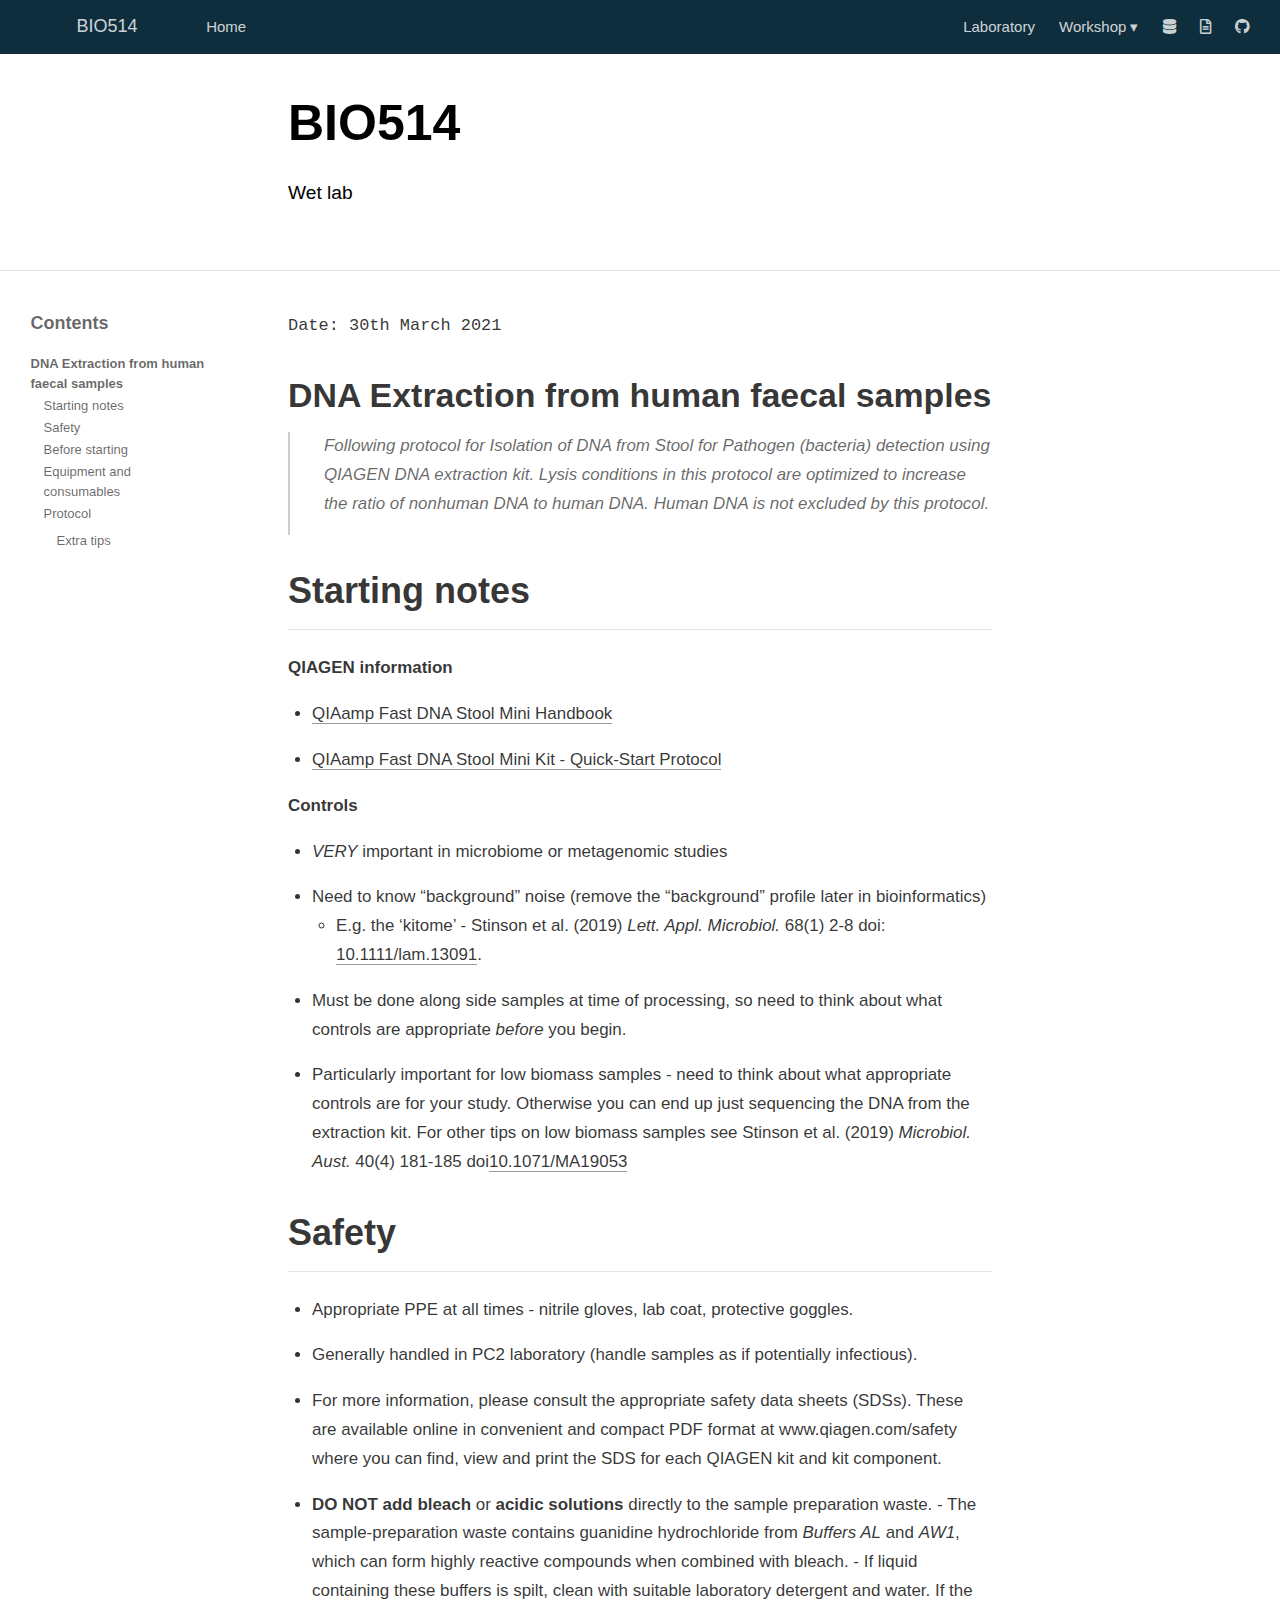
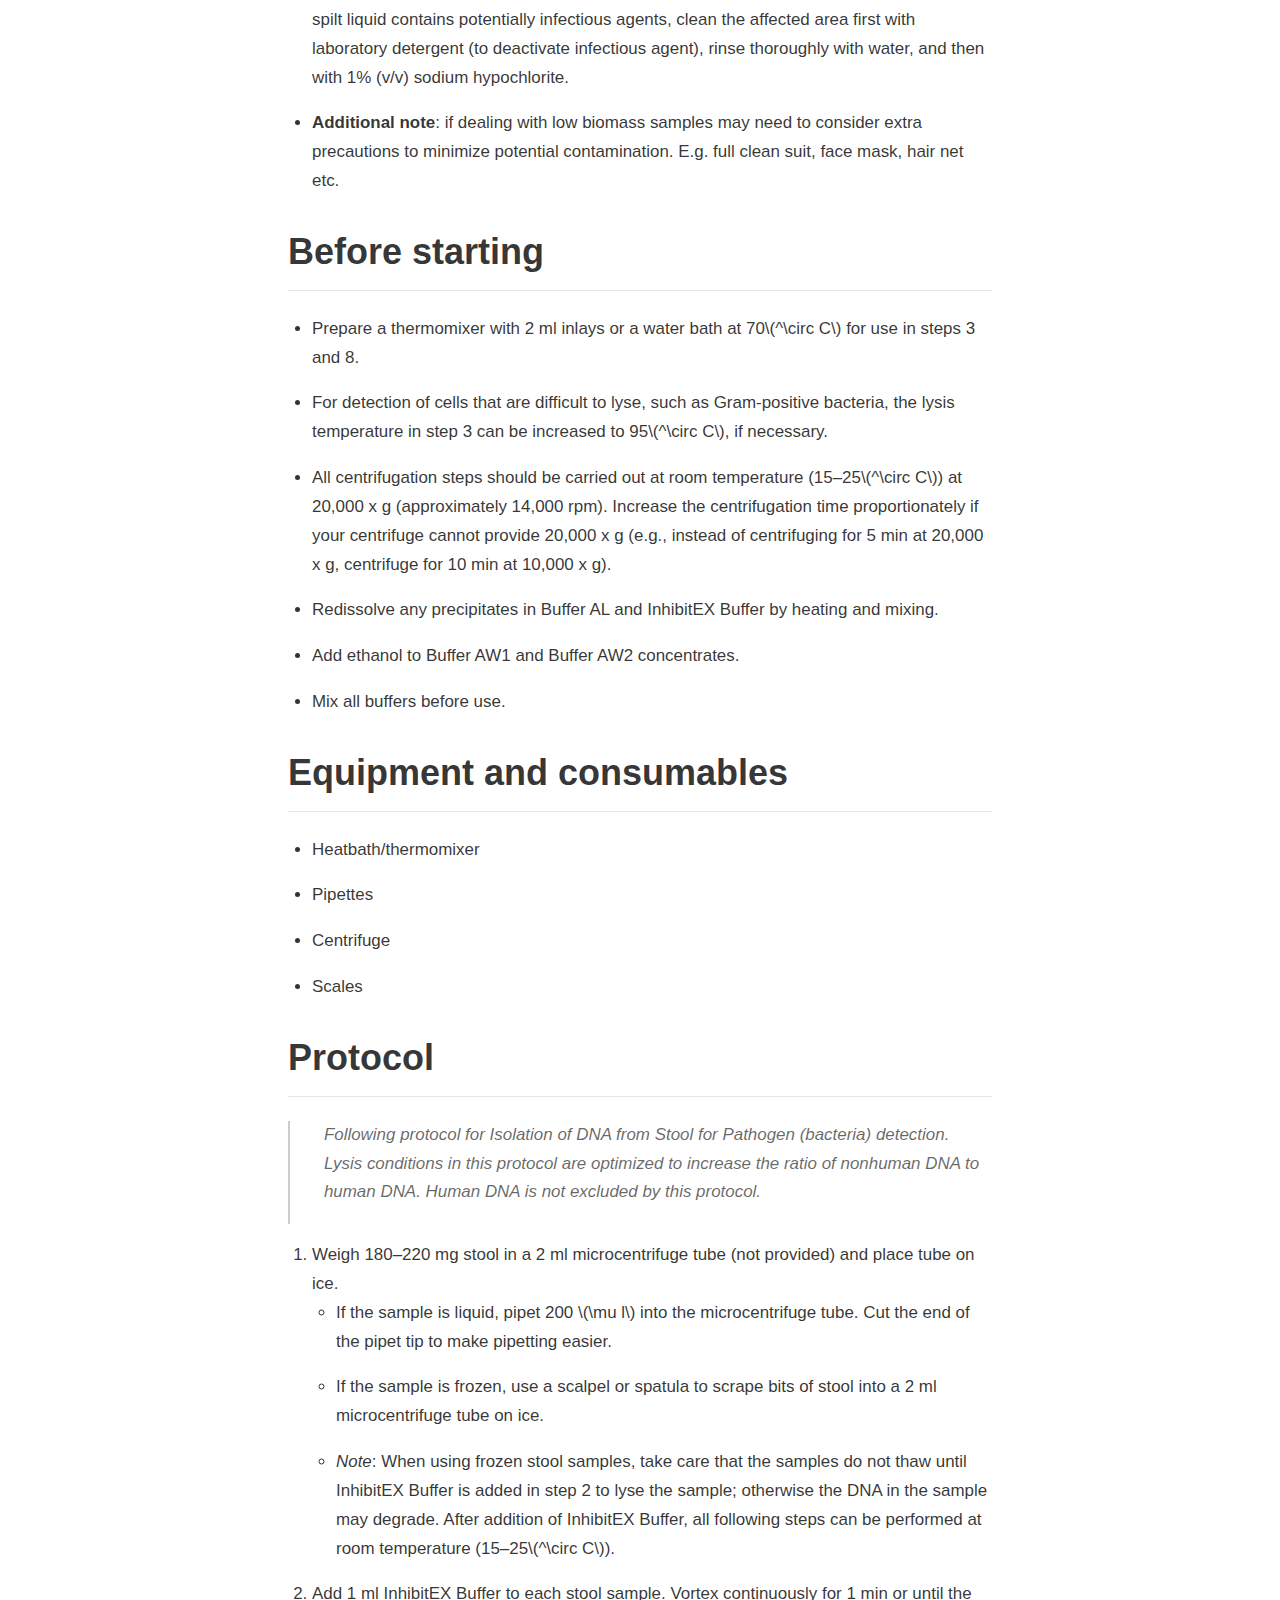
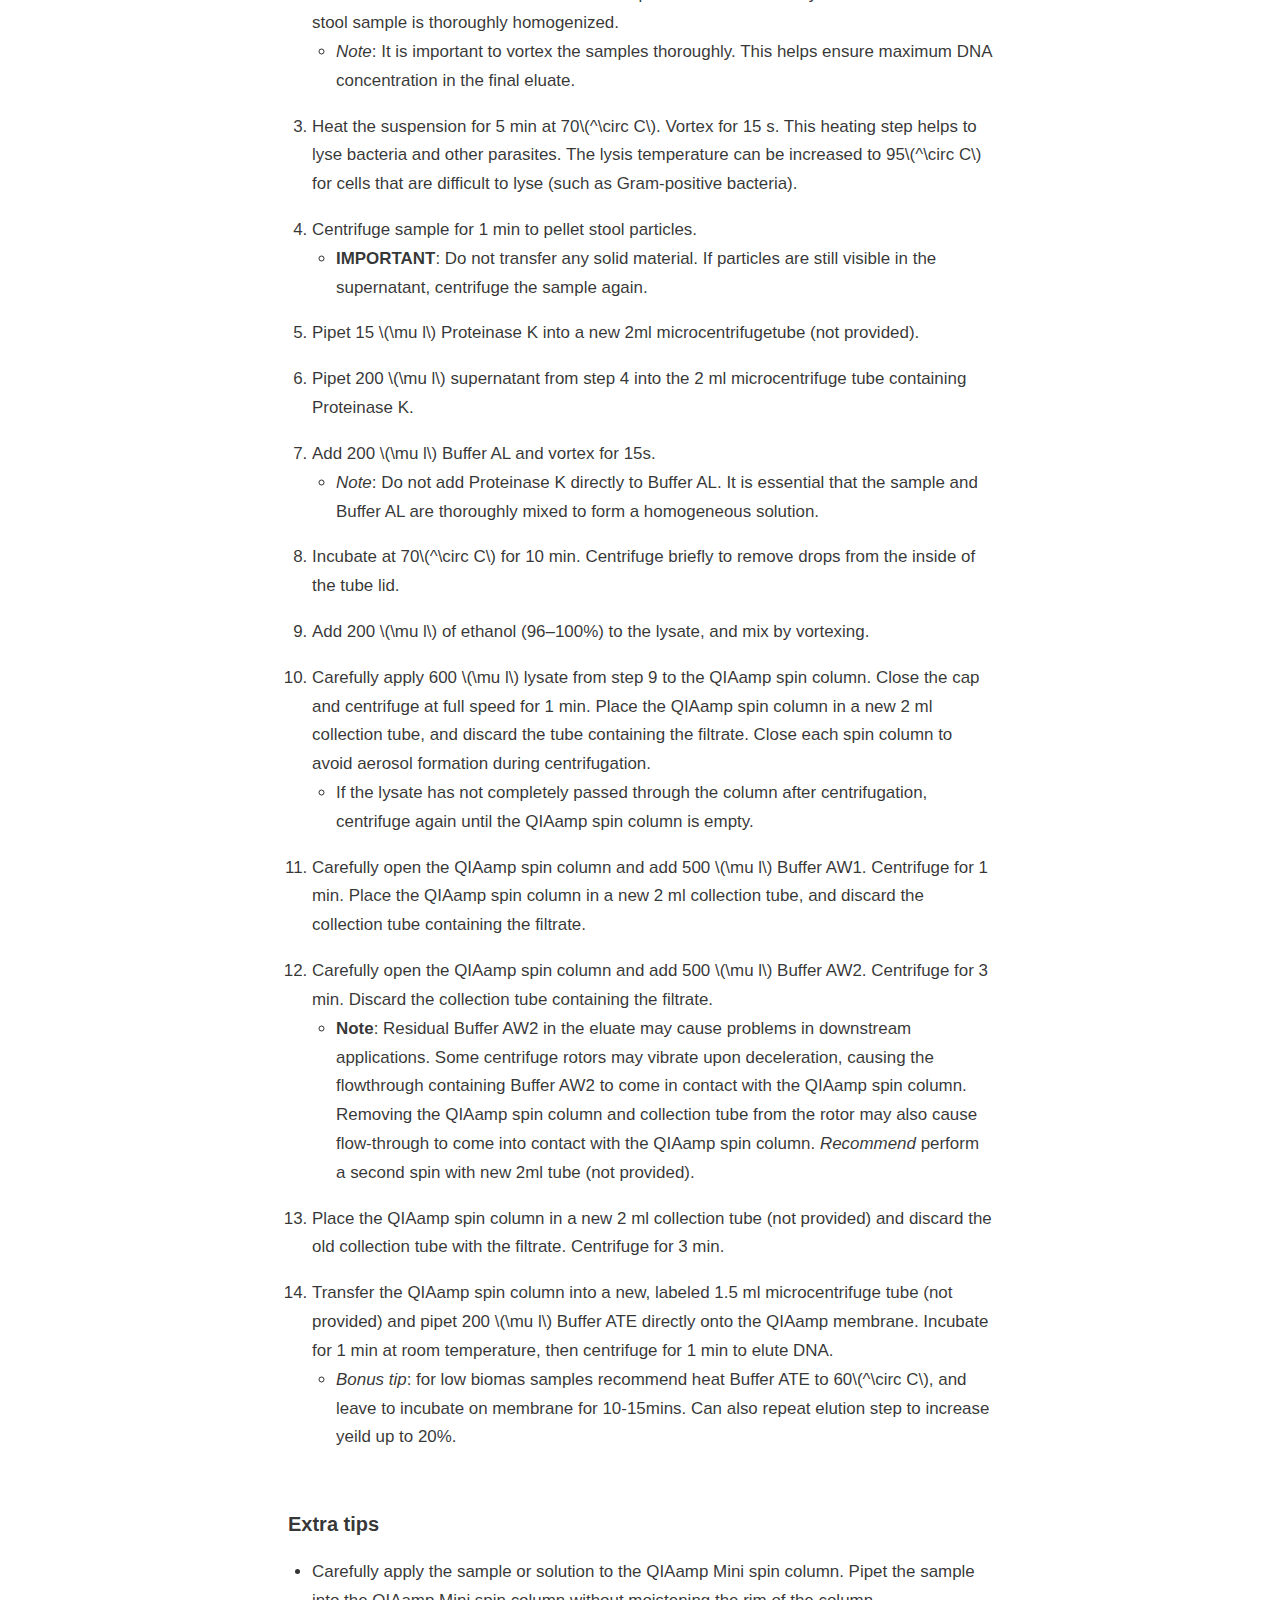
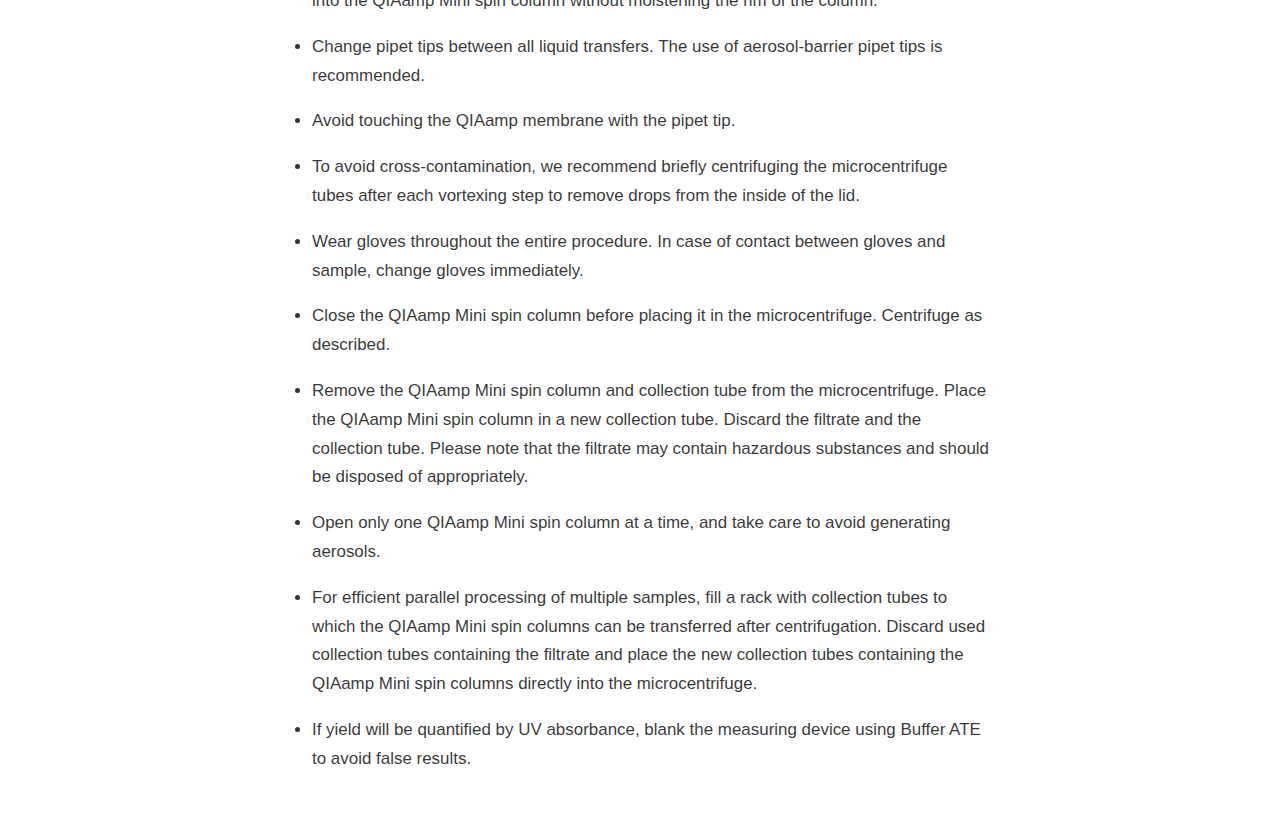
==== commit 96b39b36: "add install package info" ====
--- a/docs/01_DNAextraction.html
+++ b/docs/01_DNAextraction.html
@@ -107,7 +107,7 @@
   <!--radix_placeholder_rmarkdown_metadata-->
 
   <script type="text/json" id="radix-rmarkdown-metadata">
-  {"type":"list","attributes":{"names":{"type":"character","attributes":{},"value":["title","description","site"]}},"value":[{"type":"character","attributes":{},"value":["BIO514"]},{"type":"character","attributes":{},"value":["Wet lab\n"]},{"type":"list","attributes":{"names":{"type":"character","attributes":{},"value":["distill::distill_article"]}},"value":[{"type":"list","attributes":{"names":{"type":"character","attributes":{},"value":["toc","toc_depth"]}},"value":[{"type":"logical","attributes":{},"value":[true]},{"type":"integer","attributes":{},"value":[2]}]}]}]}
+  {"type":"list","attributes":{"names":{"type":"character","attributes":{},"value":["title","description","output"]}},"value":[{"type":"character","attributes":{},"value":["BIO514"]},{"type":"character","attributes":{},"value":["Wet lab\n"]},{"type":"list","attributes":{"names":{"type":"character","attributes":{},"value":["distill::distill_article"]}},"value":[{"type":"list","attributes":{"names":{"type":"character","attributes":{},"value":["toc","toc_depth","toc_float"]}},"value":[{"type":"logical","attributes":{},"value":[true]},{"type":"integer","attributes":{},"value":[3]},{"type":"logical","attributes":{},"value":[true]}]}]}]}
   </script>
   <!--/radix_placeholder_rmarkdown_metadata-->
   <!--radix_placeholder_navigation_in_header-->
@@ -2080,13 +2080,13 @@
 <a href="06_data_visualization.html">Data visualization</a>
 </div>
 </div>
-<a href="03_setup.html" aria-label="Data">
+<a href="http://siobhonlegan.com/BIO514-microbiome/03_setup.html" aria-label="Data">
 <i class="fa fa-database" aria-hidden="true"></i>
 </a>
-<a href="workshop_slides/skeleton.html" aria-label="Slides">
+<a href="http://siobhonlegan.com/BIO514-microbiome/workshop_slides/skeleton.html" aria-label="Slides">
 <i class="far fa-file-alt" aria-hidden="true"></i>
 </a>
-<a href="https://github.com/siobhon-egan/BIO514/">
+<a href="https://github.com/siobhon-egan/BIO514-microbiome/">
 <i class="fab fa-github" aria-hidden="true"></i>
 </a>
 <a href="javascript:void(0);" class="nav-toggle">&#9776;</a>
@@ -2106,6 +2106,24 @@
 
 
 <div class="d-article">
+<div class="d-contents d-contents-float">
+<nav class="l-text toc figcaption" id="TOC">
+<h3>Contents</h3>
+<ul>
+<li><a href="#dna-extraction-from-human-faecal-samples">DNA Extraction from human faecal samples</a>
+<ul>
+<li><a href="#starting-notes">Starting notes</a></li>
+<li><a href="#safety">Safety</a></li>
+<li><a href="#before-starting">Before starting</a></li>
+<li><a href="#equipment-and-consumables">Equipment and consumables</a></li>
+<li><a href="#protocol">Protocol</a>
+<ul>
+<li><a href="#extra-tips">Extra tips</a></li>
+</ul></li>
+</ul></li>
+</ul>
+</nav>
+</div>
 <p><code>Date: 30th March 2021</code></p>
 <h1 id="dna-extraction-from-human-faecal-samples">DNA Extraction from human faecal samples</h1>
 <blockquote>
